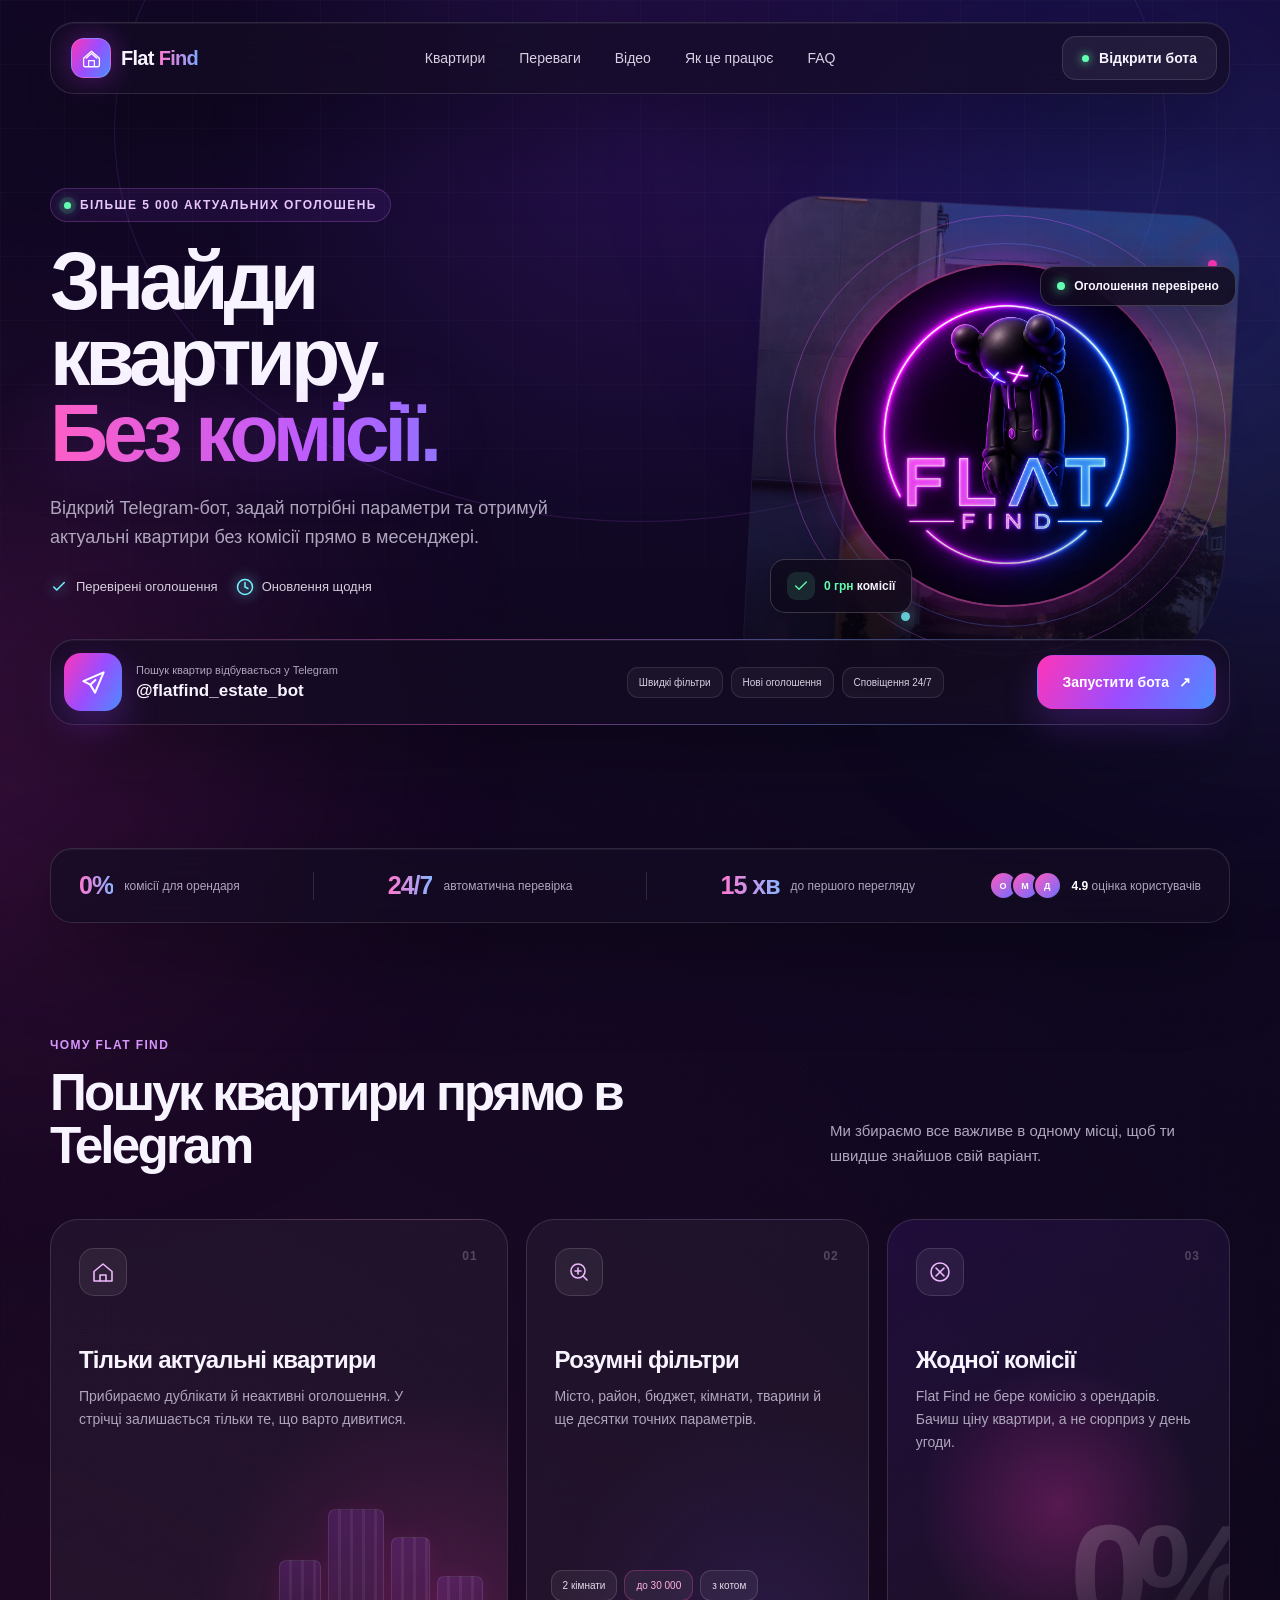
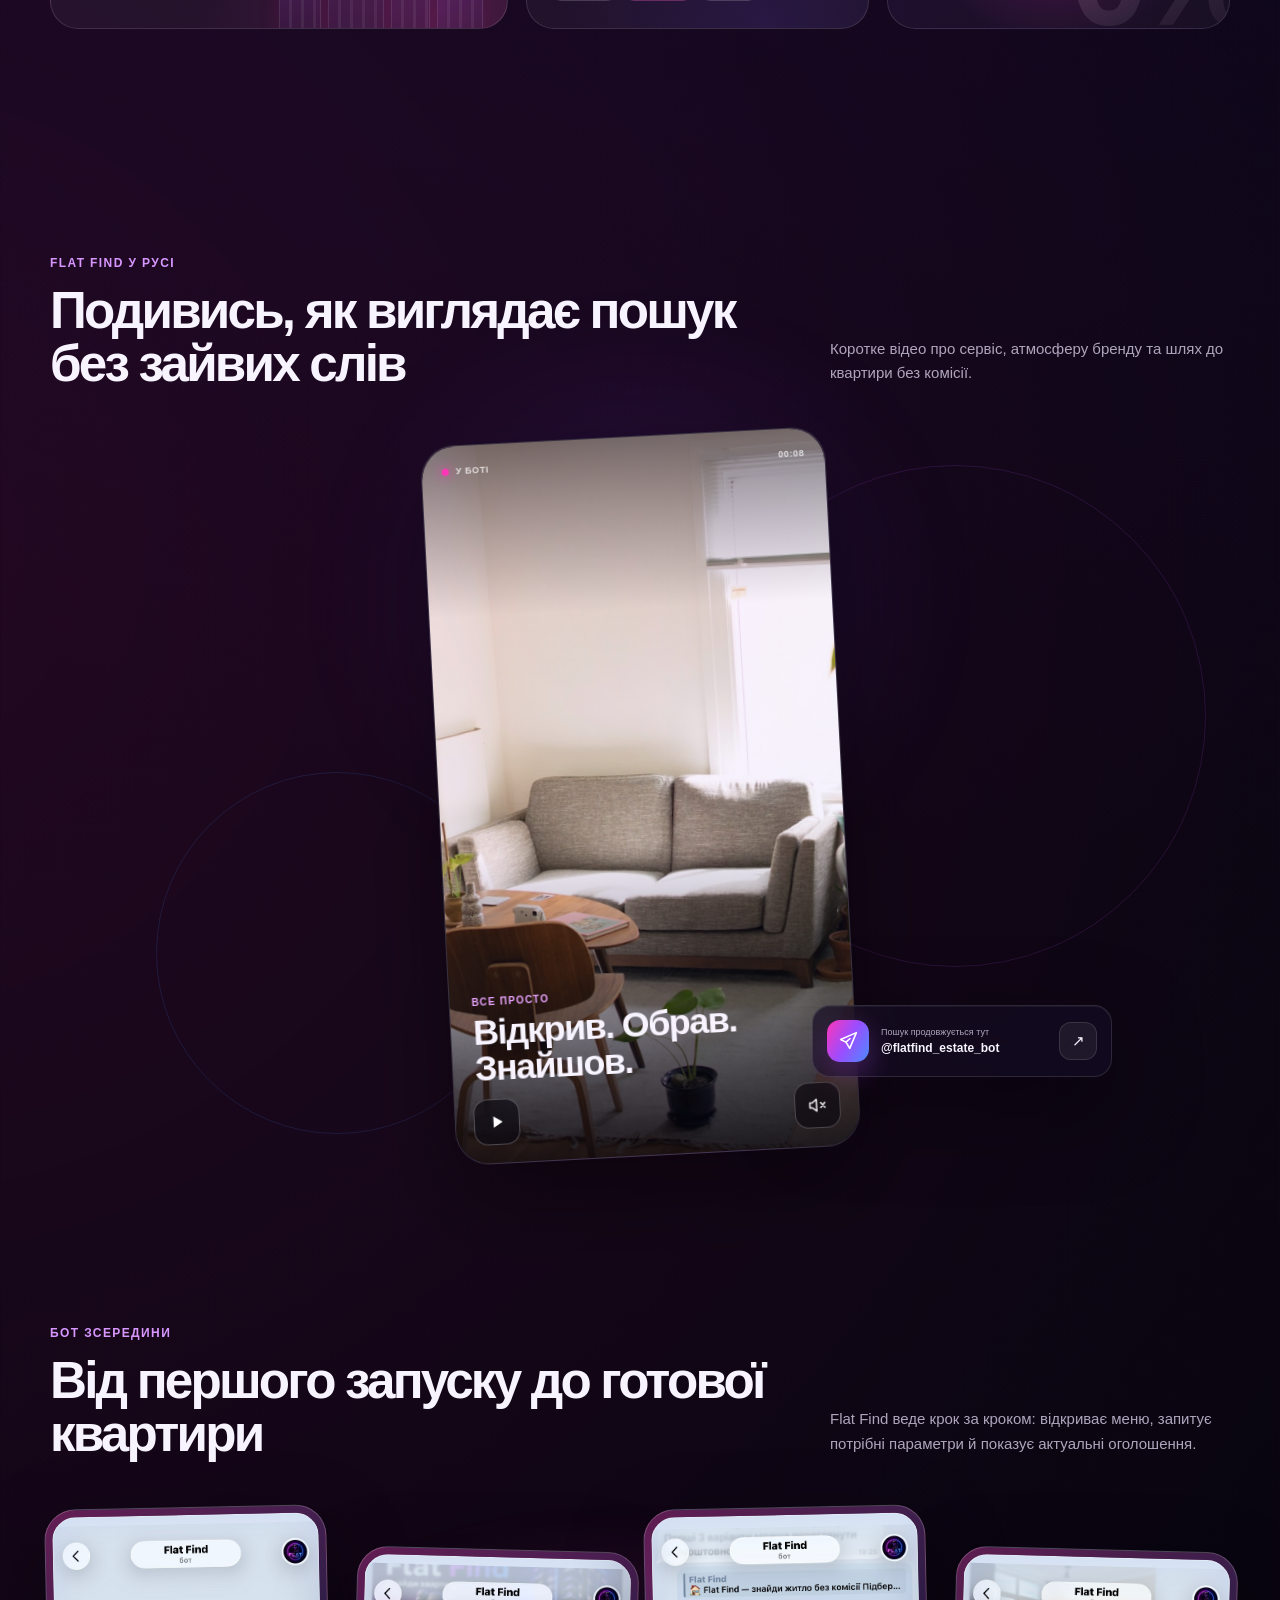
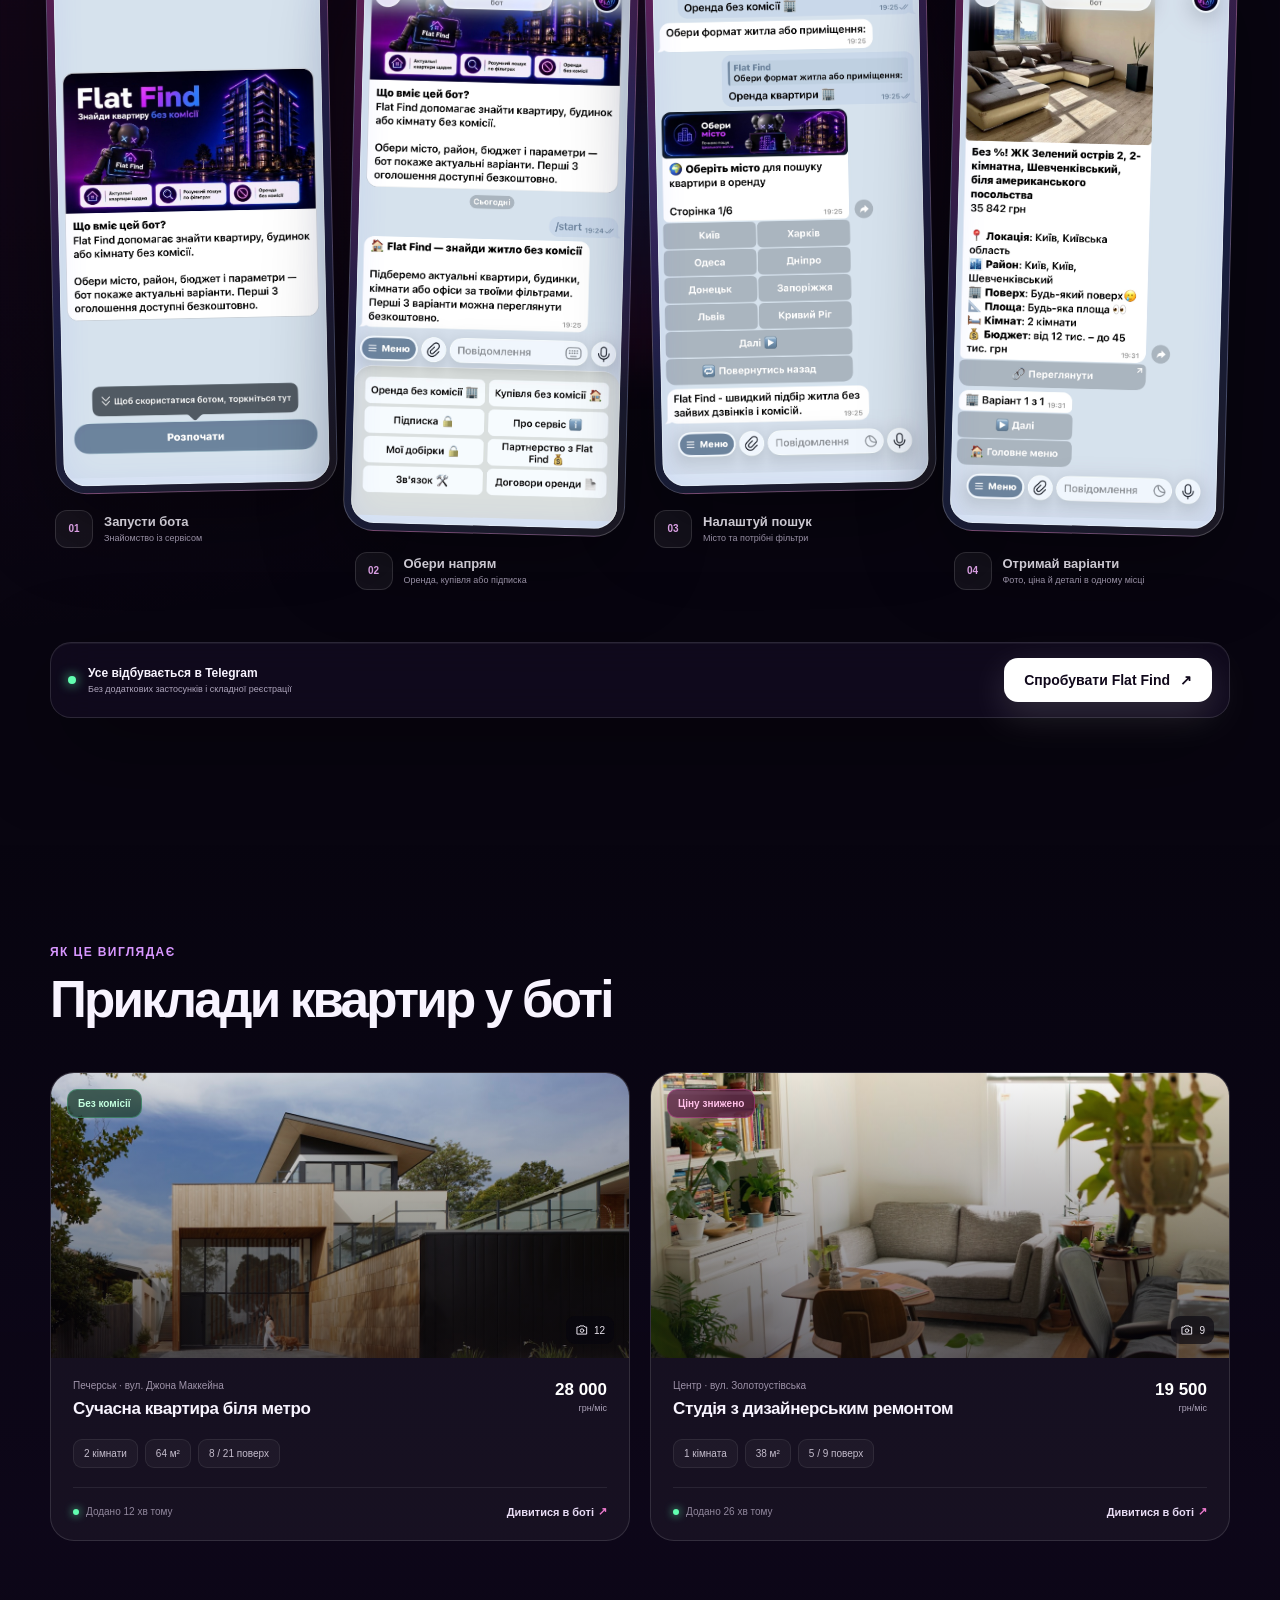
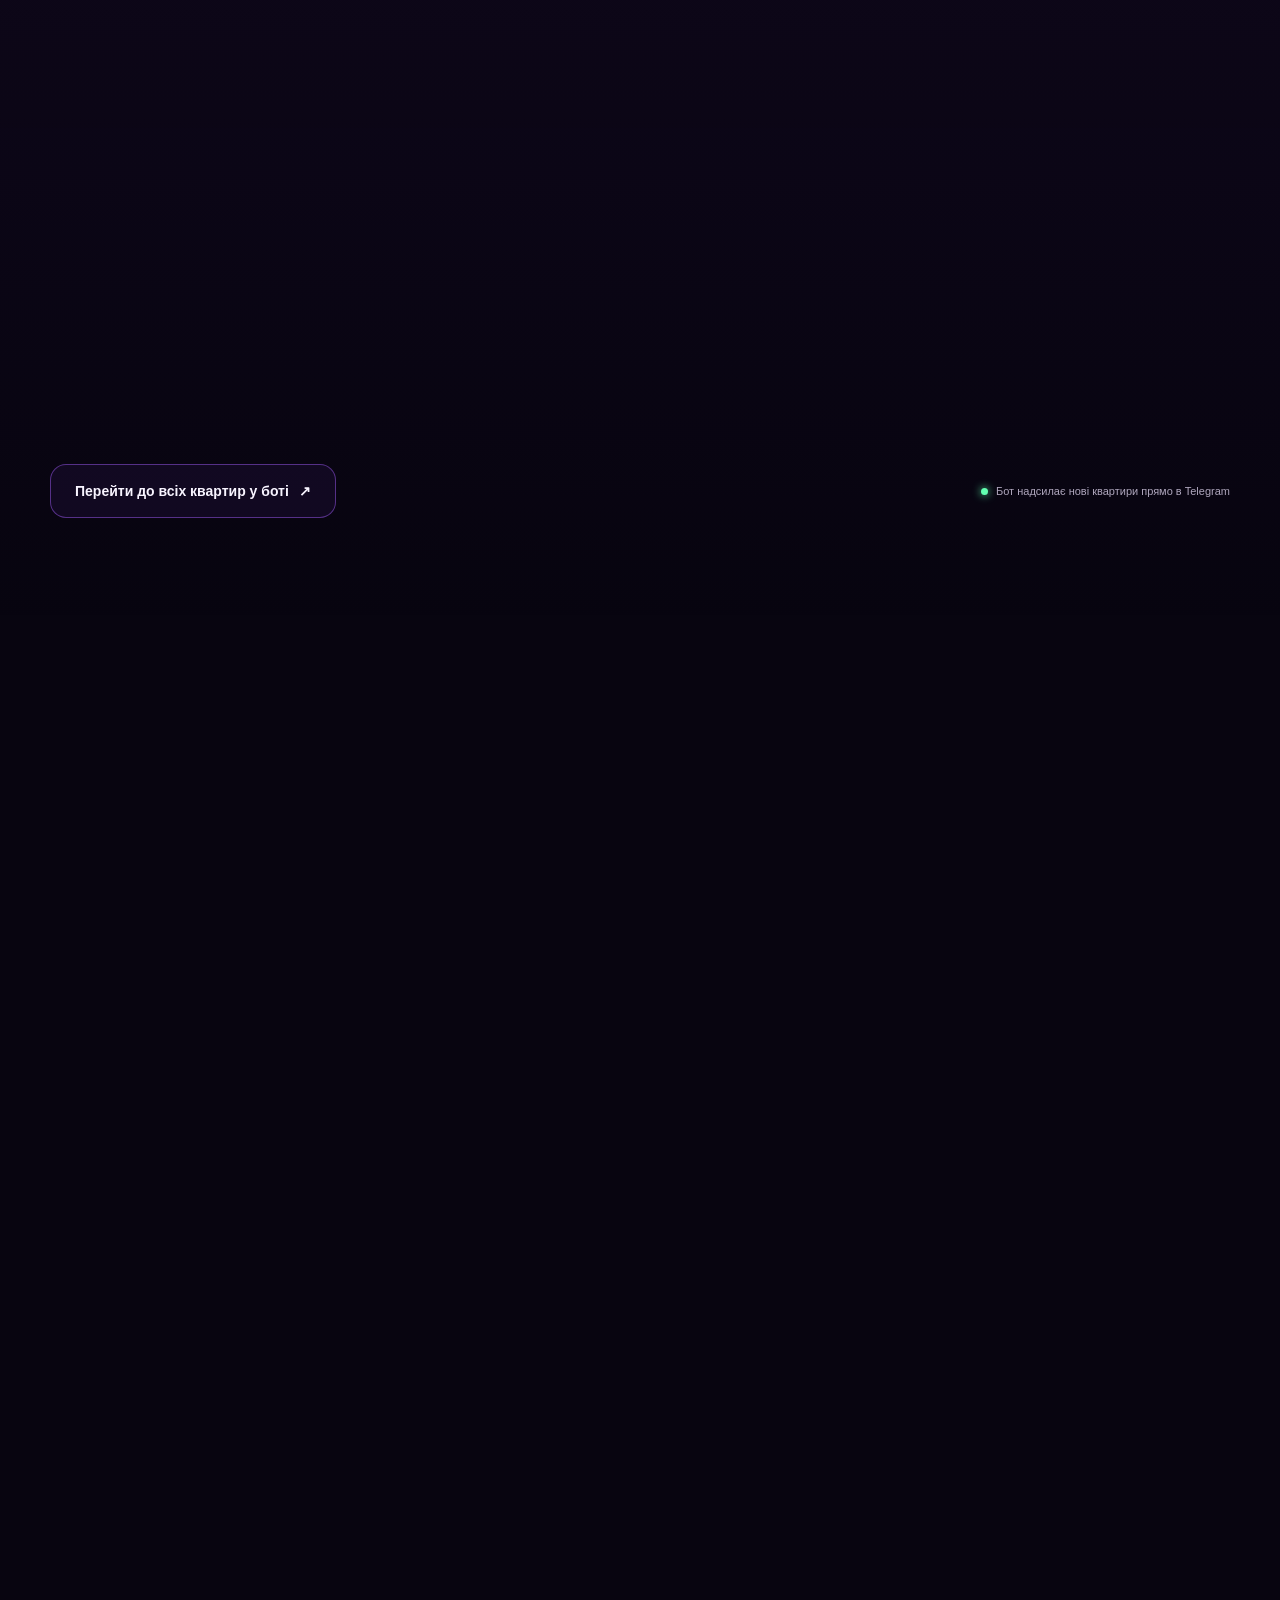
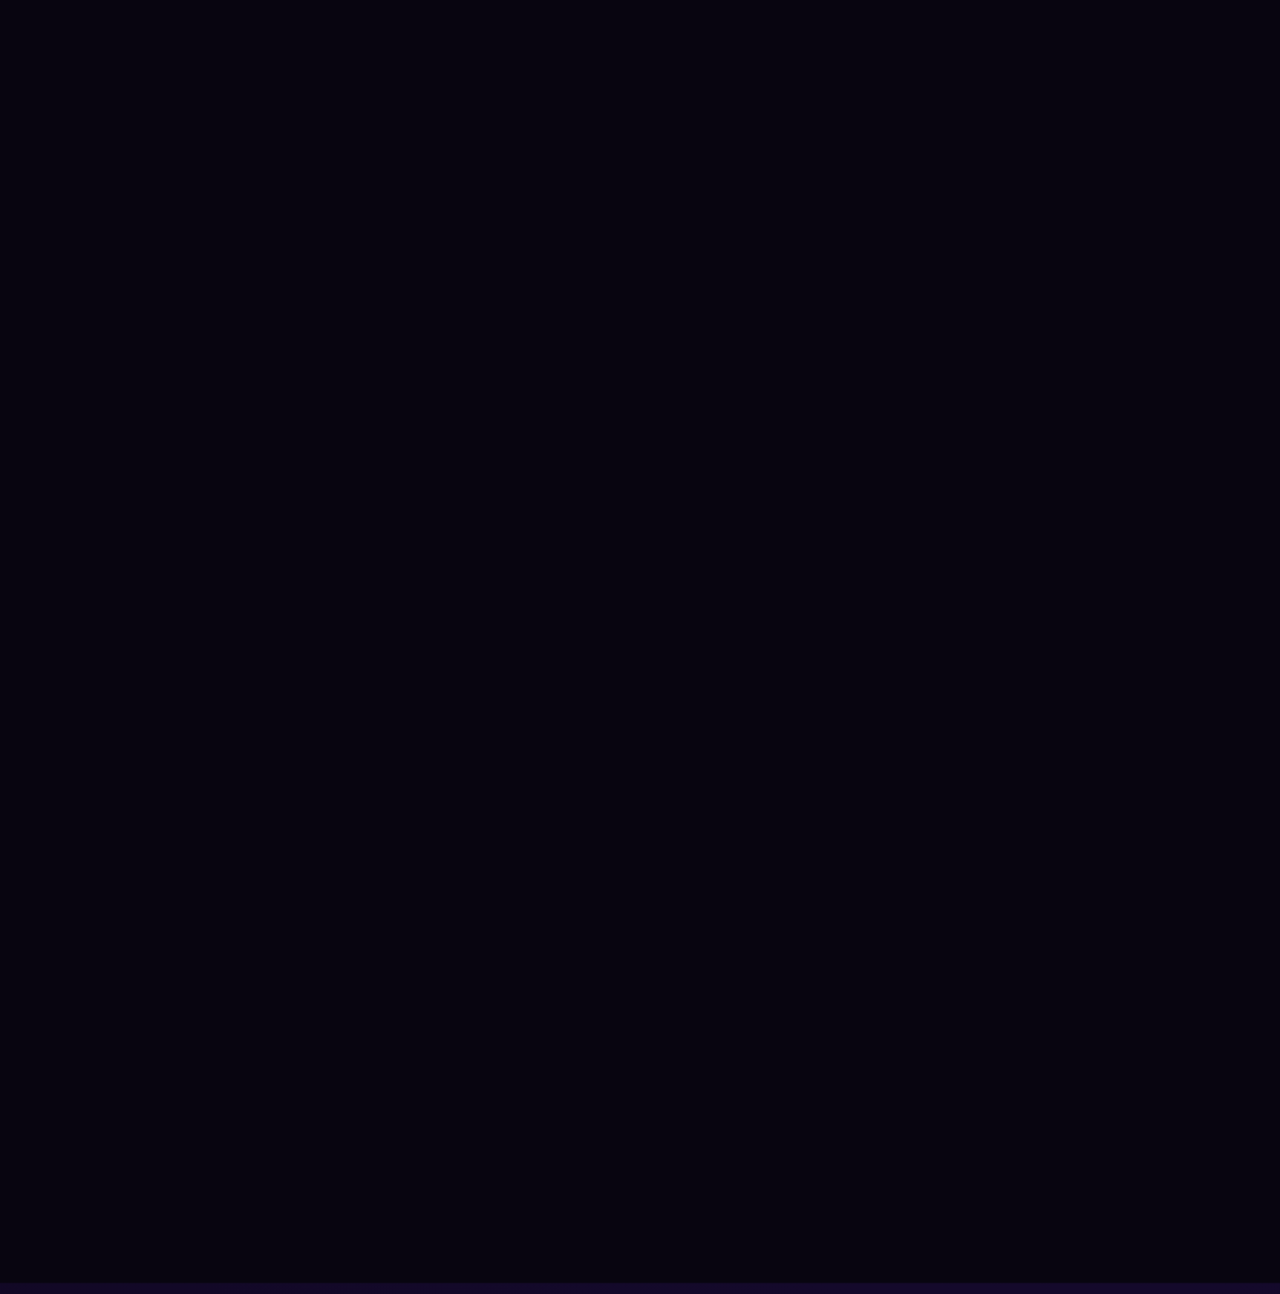
==== index.html @ abf24c1b "Add files via upload" ====
<!DOCTYPE html>
<html lang="uk">
<head>
  <meta charset="UTF-8">
  <meta name="viewport" content="width=device-width, initial-scale=1.0">
  <meta name="theme-color" content="#090515">
  <meta http-equiv="Cache-Control" content="no-cache, no-store, must-revalidate">
  <meta http-equiv="Pragma" content="no-cache">
  <meta http-equiv="Expires" content="0">
  <meta name="description" content="Flat Find — Telegram-бот для пошуку актуальних квартир без комісії.">
  <title>Flat Find — знайди квартиру без комісії</title>
  <link rel="stylesheet" href="styles.css?v=20260614-6">
</head>
<body>
  <div class="page-glow page-glow--one"></div>
  <div class="page-glow page-glow--two"></div>

  <header class="site-header">
    <div class="container">
      <nav class="nav glass" aria-label="Головна навігація">
        <a class="brand" href="#top" aria-label="Flat Find, на головну">
          <span class="brand__mark" aria-hidden="true">
            <svg viewBox="0 0 32 32">
              <path d="M5 15.5 16 6l11 9.5v10a2 2 0 0 1-2 2H7a2 2 0 0 1-2-2z"/>
              <path d="M12 27v-8h8v8M8.5 15.5 16 9l7.5 6.5"/>
            </svg>
          </span>
          <span class="brand__text">Flat <b>Find</b></span>
        </a>

        <div class="nav__links" id="navLinks">
          <a href="#apartments">Квартири</a>
          <a href="#advantages">Переваги</a>
          <a href="#video">Відео</a>
          <a href="#how-it-works">Як це працює</a>
          <a href="#faq">FAQ</a>
        </div>

        <div class="nav__actions">
          <a class="button button--small button--ghost nav__login" href="https://t.me/flatfind_estate_bot" target="_blank" rel="noreferrer">
            <span class="button__dot"></span>
            Відкрити бота
          </a>
          <button class="menu-toggle" id="menuToggle" type="button" aria-label="Відкрити меню" aria-expanded="false">
            <span></span>
            <span></span>
          </button>
        </div>
      </nav>
    </div>
  </header>

  <main id="top">
    <section class="hero">
      <div class="hero__grid"></div>
      <div class="container hero__container">
        <div class="hero__copy">
          <div class="eyebrow">
            <span class="eyebrow__pulse"></span>
            Більше 5 000 актуальних оголошень
          </div>
          <h1>
            Знайди квартиру.
            <span>Без комісії.</span>
          </h1>
          <p class="hero__lead">
            Відкрий Telegram-бот, задай потрібні параметри та отримуй актуальні квартири без комісії прямо в месенджері.
          </p>
          <div class="hero__badges" aria-label="Переваги сервісу">
            <span>
              <svg viewBox="0 0 24 24" aria-hidden="true"><path d="m5 12 4 4L19 6"/></svg>
              Перевірені оголошення
            </span>
            <span>
              <svg viewBox="0 0 24 24" aria-hidden="true"><path d="M12 22a10 10 0 1 0 0-20 10 10 0 0 0 0 20Z"/><path d="M12 6v6l4 2"/></svg>
              Оновлення щодня
            </span>
          </div>
        </div>

        <div class="hero__visual" aria-label="Маскот Flat Find">
          <div class="hero__photo">
            <img src="assets/properties/apartment-3.jpg?v=20260614-4" alt="" aria-hidden="true">
          </div>
          <div class="mascot-orbit">
            <span class="orbit orbit--one"></span>
            <span class="orbit orbit--two"></span>
            <div class="mascot-card">
              <img src="assets/mascot.jpg?v=20260614-4" alt="Неоновий маскот Flat Find">
            </div>
            <div class="floating-card floating-card--top">
              <span class="status-dot"></span>
              Оголошення перевірено
            </div>
            <div class="floating-card floating-card--bottom">
              <span class="floating-card__icon">
                <svg viewBox="0 0 24 24" aria-hidden="true"><path d="M20 6 9 17l-5-5"/></svg>
              </span>
              <span><b>0 грн</b> комісії</span>
            </div>
          </div>
        </div>

        <div class="bot-panel glass">
          <div class="bot-panel__icon" aria-hidden="true">
            <svg viewBox="0 0 24 24">
              <path d="m21 3-7.6 18-4.3-7.1L3 10.8Z"/>
              <path d="m9.1 13.9 4.6-4.2"/>
            </svg>
          </div>
          <div class="bot-panel__copy">
            <span>Пошук квартир відбувається у Telegram</span>
            <strong>@flatfind_estate_bot</strong>
          </div>
          <div class="bot-panel__points">
            <span>Швидкі фільтри</span>
            <span>Нові оголошення</span>
            <span>Сповіщення 24/7</span>
          </div>
          <a class="button button--search" href="https://t.me/flatfind_estate_bot" target="_blank" rel="noreferrer">
            Запустити бота
            <span>↗</span>
          </a>
        </div>
      </div>
    </section>

    <section class="trust-strip">
      <div class="container">
        <div class="trust-strip__inner glass">
          <div class="trust-strip__stat">
            <strong>0%</strong>
            <span>комісії для орендаря</span>
          </div>
          <div class="trust-strip__line"></div>
          <div class="trust-strip__stat">
            <strong>24/7</strong>
            <span>автоматична перевірка</span>
          </div>
          <div class="trust-strip__line"></div>
          <div class="trust-strip__stat">
            <strong>15 хв</strong>
            <span>до першого перегляду</span>
          </div>
          <div class="trust-strip__review">
            <div class="avatar-stack" aria-hidden="true">
              <span>О</span><span>М</span><span>Д</span>
            </div>
            <span><b>4.9</b> оцінка користувачів</span>
          </div>
        </div>
      </div>
    </section>

    <section class="section advantages" id="advantages">
      <div class="container">
        <div class="section-heading">
          <div>
            <span class="section-kicker">Чому Flat Find</span>
            <h2>Пошук квартири прямо в Telegram</h2>
          </div>
          <p>Ми збираємо все важливе в одному місці, щоб ти швидше знайшов свій варіант.</p>
        </div>

        <div class="advantages__grid">
          <article class="feature-card feature-card--wide">
            <div class="feature-card__icon">
              <svg viewBox="0 0 24 24" aria-hidden="true">
                <path d="M3 11.5 12 4l9 7.5V21H3Z"/>
                <path d="M9 21v-6h6v6"/>
              </svg>
            </div>
            <span class="feature-card__number">01</span>
            <h3>Тільки актуальні квартири</h3>
            <p>Прибираємо дублікати й неактивні оголошення. У стрічці залишається тільки те, що варто дивитися.</p>
            <div class="feature-card__visual feature-card__visual--buildings">
              <span></span><span></span><span></span><span></span>
            </div>
          </article>

          <article class="feature-card">
            <div class="feature-card__icon">
              <svg viewBox="0 0 24 24" aria-hidden="true">
                <circle cx="11" cy="11" r="7"/>
                <path d="m20 20-4-4M11 8v6M8 11h6"/>
              </svg>
            </div>
            <span class="feature-card__number">02</span>
            <h3>Розумні фільтри</h3>
            <p>Місто, район, бюджет, кімнати, тварини й ще десятки точних параметрів.</p>
            <div class="filter-chips" aria-hidden="true">
              <span>2 кімнати</span>
              <span>до 30 000</span>
              <span>з котом</span>
            </div>
          </article>

          <article class="feature-card feature-card--accent">
            <div class="feature-card__icon">
              <svg viewBox="0 0 24 24" aria-hidden="true">
                <circle cx="12" cy="12" r="9"/>
                <path d="M8 8l8 8M16 8l-8 8"/>
              </svg>
            </div>
            <span class="feature-card__number">03</span>
            <h3>Жодної комісії</h3>
            <p>Flat Find не бере комісію з орендарів. Бачиш ціну квартири, а не сюрприз у день угоди.</p>
            <div class="zero-commission" aria-hidden="true">0%</div>
          </article>
        </div>
      </div>
    </section>

    <section class="section media-showcase" id="video">
      <div class="container">
        <div class="section-heading">
          <div>
            <span class="section-kicker">Flat Find у русі</span>
            <h2>Подивись, як виглядає пошук без зайвих слів</h2>
          </div>
          <p>Коротке відео про сервіс, атмосферу бренду та шлях до квартири без комісії.</p>
        </div>

        <div class="video-stage video-stage--single">
          <article class="video-card video-card--primary" data-autoplay>
            <video
              class="brand-video"
              playsinline
              muted
              loop
              preload="auto"
              poster="assets/properties/apartment-2.jpg?v=20260614-6"
            >
              <source src="assets/videos/flat-find-video-2.mp4?v=20260614-6" type="video/mp4">
              Ваш браузер не підтримує відео.
            </video>
            <div class="video-card__scrim"></div>
            <div class="video-card__topline">
              <span><i></i> У боті</span>
              <span>00:08</span>
            </div>
            <div class="video-card__caption">
              <span>Все просто</span>
              <strong>Відкрив. Обрав. Знайшов.</strong>
            </div>
            <div class="video-card__controls">
              <button class="video-control video-toggle" type="button" aria-label="Призупинити відео">
                <svg class="video-icon video-icon--play" viewBox="0 0 24 24" aria-hidden="true"><path d="m8 5 11 7-11 7z"/></svg>
                <svg class="video-icon video-icon--pause" viewBox="0 0 24 24" aria-hidden="true"><path d="M9 5v14M15 5v14"/></svg>
              </button>
              <button class="video-control video-mute" type="button" aria-label="Увімкнути звук">
                <svg class="video-icon video-icon--muted" viewBox="0 0 24 24" aria-hidden="true"><path d="M11 5 6 9H3v6h3l5 4zM16 9l5 6M21 9l-5 6"/></svg>
                <svg class="video-icon video-icon--sound" viewBox="0 0 24 24" aria-hidden="true"><path d="M11 5 6 9H3v6h3l5 4zM15 9a4 4 0 0 1 0 6M18 6a8 8 0 0 1 0 12"/></svg>
              </button>
            </div>
          </article>

          <div class="video-stage__note glass">
            <span class="video-stage__note-icon" aria-hidden="true">
              <svg viewBox="0 0 24 24"><path d="m21 3-7.6 18-4.3-7.1L3 10.8Z"/><path d="m9.1 13.9 4.6-4.2"/></svg>
            </span>
            <span>
              <small>Пошук продовжується тут</small>
              <strong>@flatfind_estate_bot</strong>
            </span>
            <a href="https://t.me/flatfind_estate_bot" target="_blank" rel="noreferrer" aria-label="Відкрити Telegram-бот">↗</a>
          </div>
        </div>
      </div>
    </section>

    <section class="section bot-screens" id="bot-preview">
      <div class="container">
        <div class="section-heading">
          <div>
            <span class="section-kicker">Бот зсередини</span>
            <h2>Від першого запуску до готової квартири</h2>
          </div>
          <p>Flat Find веде крок за кроком: відкриває меню, запитує потрібні параметри й показує актуальні оголошення.</p>
        </div>

        <div class="bot-screens__track">
          <article class="bot-shot">
            <div class="bot-shot__frame">
              <img src="assets/screenshots/bot-welcome.jpg?v=20260614-4" alt="Стартовий екран Telegram-бота Flat Find" loading="lazy">
            </div>
            <div class="bot-shot__caption">
              <span>01</span>
              <div><strong>Запусти бота</strong><small>Знайомство із сервісом</small></div>
            </div>
          </article>

          <article class="bot-shot">
            <div class="bot-shot__frame">
              <img src="assets/screenshots/bot-menu.jpg?v=20260614-4" alt="Головне меню Telegram-бота Flat Find" loading="lazy">
            </div>
            <div class="bot-shot__caption">
              <span>02</span>
              <div><strong>Обери напрям</strong><small>Оренда, купівля або підписка</small></div>
            </div>
          </article>

          <article class="bot-shot">
            <div class="bot-shot__frame">
              <img src="assets/screenshots/bot-city.jpg?v=20260614-4" alt="Вибір міста для пошуку квартири у Flat Find" loading="lazy">
            </div>
            <div class="bot-shot__caption">
              <span>03</span>
              <div><strong>Налаштуй пошук</strong><small>Місто та потрібні фільтри</small></div>
            </div>
          </article>

          <article class="bot-shot">
            <div class="bot-shot__frame">
              <img src="assets/screenshots/bot-listing.jpg?v=20260614-4" alt="Готове оголошення квартири у Telegram-боті Flat Find" loading="lazy">
            </div>
            <div class="bot-shot__caption">
              <span>04</span>
              <div><strong>Отримай варіанти</strong><small>Фото, ціна й деталі в одному місці</small></div>
            </div>
          </article>
        </div>

        <div class="bot-screens__footer glass">
          <div>
            <span class="status-dot"></span>
            <p><strong>Усе відбувається в Telegram</strong><small>Без додаткових застосунків і складної реєстрації</small></p>
          </div>
          <a class="button button--small button--light" href="https://t.me/flatfind_estate_bot" target="_blank" rel="noreferrer">
            Спробувати Flat Find
            <span>↗</span>
          </a>
        </div>
      </div>
    </section>

    <section class="section apartments" id="apartments">
      <div class="container">
        <div class="section-heading section-heading--apartments">
          <div>
            <span class="section-kicker">Як це виглядає</span>
            <h2>Приклади квартир у боті</h2>
          </div>
        </div>

        <div class="property-grid" id="propertyGrid">
          <article class="property-card" data-city="Київ" data-district="Печерський" data-rooms="2" data-price="28000" data-order="1">
            <div class="property-card__media">
              <img src="assets/properties/apartment-1.jpg?v=20260614-4" alt="Світла квартира з панорамними вікнами">
              <span class="property-card__badge">Без комісії</span>
              <div class="property-card__photo-count">
                <svg viewBox="0 0 24 24" aria-hidden="true"><path d="M4 7h3l1.5-2h7L17 7h3v12H4z"/><circle cx="12" cy="13" r="3"/></svg>
                12
              </div>
            </div>
            <div class="property-card__body">
              <div class="property-card__top">
                <div>
                  <span class="property-card__location">Печерськ · вул. Джона Маккейна</span>
                  <h3>Сучасна квартира біля метро</h3>
                </div>
                <strong>28 000 <small>грн/міс</small></strong>
              </div>
              <div class="property-card__meta">
                <span>2 кімнати</span><span>64 м²</span><span>8 / 21 поверх</span>
              </div>
              <div class="property-card__footer">
                <span class="property-card__time"><i></i> Додано 12 хв тому</span>
                <a class="property-details" href="https://t.me/flatfind_estate_bot" target="_blank" rel="noreferrer">Дивитися в боті <span>↗</span></a>
              </div>
            </div>
          </article>

          <article class="property-card" data-city="Київ" data-district="Шевченківський" data-rooms="1" data-price="19500" data-order="2">
            <div class="property-card__media">
              <img src="assets/properties/apartment-2.jpg?v=20260614-4" alt="Затишна квартира-студія">
              <span class="property-card__badge property-card__badge--pink">Ціну знижено</span>
              <div class="property-card__photo-count">
                <svg viewBox="0 0 24 24" aria-hidden="true"><path d="M4 7h3l1.5-2h7L17 7h3v12H4z"/><circle cx="12" cy="13" r="3"/></svg>
                9
              </div>
            </div>
            <div class="property-card__body">
              <div class="property-card__top">
                <div>
                  <span class="property-card__location">Центр · вул. Золотоустівська</span>
                  <h3>Студія з дизайнерським ремонтом</h3>
                </div>
                <strong>19 500 <small>грн/міс</small></strong>
              </div>
              <div class="property-card__meta">
                <span>1 кімната</span><span>38 м²</span><span>5 / 9 поверх</span>
              </div>
              <div class="property-card__footer">
                <span class="property-card__time"><i></i> Додано 26 хв тому</span>
                <a class="property-details" href="https://t.me/flatfind_estate_bot" target="_blank" rel="noreferrer">Дивитися в боті <span>↗</span></a>
              </div>
            </div>
          </article>

          <article class="property-card" data-city="Київ" data-district="Подільський" data-rooms="3" data-price="36000" data-order="3">
            <div class="property-card__media">
              <img src="assets/properties/apartment-3.jpg?v=20260614-4" alt="Квартира у новому житловому комплексі">
              <span class="property-card__badge">Без комісії</span>
              <div class="property-card__photo-count">
                <svg viewBox="0 0 24 24" aria-hidden="true"><path d="M4 7h3l1.5-2h7L17 7h3v12H4z"/><circle cx="12" cy="13" r="3"/></svg>
                18
              </div>
            </div>
            <div class="property-card__body">
              <div class="property-card__top">
                <div>
                  <span class="property-card__location">Поділ · вул. Набережно-Хрещатицька</span>
                  <h3>Простора квартира з видом на Дніпро</h3>
                </div>
                <strong>36 000 <small>грн/міс</small></strong>
              </div>
              <div class="property-card__meta">
                <span>3 кімнати</span><span>91 м²</span><span>14 / 18 поверх</span>
              </div>
              <div class="property-card__footer">
                <span class="property-card__time"><i></i> Додано 48 хв тому</span>
                <a class="property-details" href="https://t.me/flatfind_estate_bot" target="_blank" rel="noreferrer">Дивитися в боті <span>↗</span></a>
              </div>
            </div>
          </article>

          <article class="property-card" data-city="Київ" data-district="Голосіївський" data-rooms="2" data-price="24500" data-order="4">
            <div class="property-card__media">
              <img src="assets/properties/apartment-4.jpg?v=20260614-4" alt="Мінімалістична квартира у світлих тонах">
              <span class="property-card__badge">Без комісії</span>
              <div class="property-card__photo-count">
                <svg viewBox="0 0 24 24" aria-hidden="true"><path d="M4 7h3l1.5-2h7L17 7h3v12H4z"/><circle cx="12" cy="13" r="3"/></svg>
                14
              </div>
            </div>
            <div class="property-card__body">
              <div class="property-card__top">
                <div>
                  <span class="property-card__location">Голосієво · вул. Велика Васильківська</span>
                  <h3>Тиха квартира поруч із парком</h3>
                </div>
                <strong>24 500 <small>грн/міс</small></strong>
              </div>
              <div class="property-card__meta">
                <span>2 кімнати</span><span>57 м²</span><span>7 / 12 поверх</span>
              </div>
              <div class="property-card__footer">
                <span class="property-card__time"><i></i> Додано 1 год тому</span>
                <a class="property-details" href="https://t.me/flatfind_estate_bot" target="_blank" rel="noreferrer">Дивитися в боті <span>↗</span></a>
              </div>
            </div>
          </article>
        </div>

        <div class="apartments__bottom">
          <a class="button button--outline" href="https://t.me/flatfind_estate_bot" target="_blank" rel="noreferrer">
            Перейти до всіх квартир у боті
            <span>↗</span>
          </a>
          <p><span></span> Бот надсилає нові квартири прямо в Telegram</p>
        </div>
      </div>
    </section>

    <section class="section process" id="how-it-works">
      <div class="container process__layout">
        <div class="process__copy">
          <span class="section-kicker">Три прості кроки</span>
          <h2>Від запуску бота до ключів швидше, ніж здається</h2>
          <div class="steps">
            <article class="step is-active" data-step="1">
              <span class="step__number">01</span>
              <div>
                <h3>Запусти Telegram-бот</h3>
                <p>Відкрий @flatfind_estate_bot і натисни кнопку Start.</p>
              </div>
            </article>
            <article class="step" data-step="2">
              <span class="step__number">02</span>
              <div>
                <h3>Переглянь актуальні варіанти</h3>
                <p>Порівнюй фото, ціну, локацію та зберігай найкраще.</p>
              </div>
            </article>
            <article class="step" data-step="3">
              <span class="step__number">03</span>
              <div>
                <h3>Домовся про перегляд</h3>
                <p>Зв'яжися з власником і плануй переїзд без комісії.</p>
              </div>
            </article>
          </div>
        </div>

      </div>
    </section>

    <section class="section subscribe" id="subscribe">
      <div class="container">
        <div class="subscribe__card">
          <div class="subscribe__content">
            <span class="section-kicker">Нові квартири першими</span>
            <h2>Твій фільтр працює, навіть коли ти відпочиваєш</h2>
            <p>Збережи параметри пошуку в @flatfind_estate_bot, а Flat Find надішле нові збіги одразу після публікації.</p>
            <div class="subscription-price" aria-label="Вартість підписки 439 гривень 99 копійок на місяць">
              <span>Повний доступ</span>
              <strong>439,99 <small>грн / місяць</small></strong>
            </div>
            <a class="button button--light telegram-cta" href="https://t.me/flatfind_estate_bot" target="_blank" rel="noreferrer">
              Відкрити @flatfind_estate_bot
              <span>↗</span>
            </a>
            <small>Без спаму. Тільки квартири, які відповідають твоєму запиту.</small>
          </div>
          <div class="subscribe__mascot">
            <div class="subscribe__halo"></div>
            <img src="assets/mascot.jpg?v=20260614-4" alt="Маскот Flat Find">
            <div class="message-bubble">
              <span>Нова квартира</span>
              <b>Печерськ · 28 000 грн</b>
              <small>щойно опубліковано</small>
            </div>
          </div>
        </div>
      </div>
    </section>

    <section class="section faq" id="faq">
      <div class="container faq__layout">
        <div>
          <span class="section-kicker">FAQ</span>
          <h2>Відповідаємо коротко й чесно</h2>
          <p>Не знайшов відповіді? Напиши нам у підтримку, ми на зв'язку.</p>
          <a class="text-link" href="https://t.me/flatfind_estate_bot" target="_blank" rel="noreferrer">Відкрити Telegram-бот <span>↗</span></a>
        </div>
        <div class="accordion">
          <article class="accordion__item is-open">
            <button type="button" aria-expanded="true">
              <span>Звідки ви берете оголошення?</span>
              <i></i>
            </button>
            <div class="accordion__content">
              <p>Ми збираємо пропозиції з відкритих джерел і від партнерів, перевіряємо актуальність та прибираємо дублікати.</p>
            </div>
          </article>
          <article class="accordion__item">
            <button type="button" aria-expanded="false">
              <span>Чому квартири без комісії?</span>
              <i></i>
            </button>
            <div class="accordion__content">
              <p>У добірку потрапляють оголошення від власників або варіанти, де послуги рієлтора оплачує власник житла.</p>
            </div>
          </article>
          <article class="accordion__item">
            <button type="button" aria-expanded="false">
              <span>Як швидко з'являються нові квартири?</span>
              <i></i>
            </button>
            <div class="accordion__content">
              <p>Стрічка оновлюється протягом дня. Збережений фільтр повідомить про новий варіант майже одразу.</p>
            </div>
          </article>
          <article class="accordion__item">
            <button type="button" aria-expanded="false">
              <span>Сервіс платний?</span>
              <i></i>
            </button>
            <div class="accordion__content">
              <p>Підписка на Flat Find коштує 439,99 грн на місяць. Пошук, керування фільтрами та сповіщення працюють у @flatfind_estate_bot.</p>
            </div>
          </article>
        </div>
      </div>
    </section>
  </main>

  <footer class="footer">
    <div class="container">
      <div class="footer__top">
        <a class="brand" href="#top">
          <span class="brand__mark" aria-hidden="true">
            <svg viewBox="0 0 32 32"><path d="M5 15.5 16 6l11 9.5v10a2 2 0 0 1-2 2H7a2 2 0 0 1-2-2z"/><path d="M12 27v-8h8v8M8.5 15.5 16 9l7.5 6.5"/></svg>
          </span>
          <span class="brand__text">Flat <b>Find</b></span>
        </a>
        <p>Знайди своє житло. Без комісії, зайвих дзвінків і розчарувань.</p>
        <a class="button button--small button--light" href="https://t.me/flatfind_estate_bot" target="_blank" rel="noreferrer">Запустити бота</a>
      </div>
      <div class="footer__bottom">
        <span>© 2026 Flat Find. Всі права захищено.</span>
        <div class="footer__links">
          <a href="#advantages">Про сервіс</a>
          <a href="#faq">Підтримка</a>
          <a href="#">Політика конфіденційності</a>
        </div>
        <div class="footer__social">
          <a href="https://t.me/flatfind_estate_bot" target="_blank" rel="noreferrer" aria-label="Telegram bot">BOT</a>
          <a href="#" aria-label="Instagram">IG</a>
        </div>
      </div>
    </div>
  </footer>

  <script src="script.js?v=20260614-6"></script>
</body>
</html>
---- styles.css ----
:root {
  --bg: #080510;
  --bg-soft: #10081f;
  --surface: rgba(18, 12, 33, 0.78);
  --surface-strong: #151024;
  --surface-light: rgba(255, 255, 255, 0.075);
  --line: rgba(255, 255, 255, 0.12);
  --line-bright: rgba(255, 255, 255, 0.22);
  --text: #f8f4ff;
  --muted: #afa6bd;
  --pink: #ff35b8;
  --purple: #9b4dff;
  --blue: #4b8cff;
  --cyan: #74f6ff;
  --success: #62ffb0;
  --gradient: linear-gradient(120deg, var(--pink), var(--purple) 50%, var(--blue));
  --shadow: 0 30px 90px rgba(0, 0, 0, 0.38);
  --radius-lg: 32px;
  --radius-md: 24px;
  --radius-sm: 16px;
  --container: 1180px;
}

* {
  box-sizing: border-box;
}

html {
  scroll-behavior: smooth;
}

body {
  min-width: 320px;
  margin: 0;
  overflow-x: hidden;
  color: var(--text);
  background:
    radial-gradient(circle at 80% -10%, rgba(95, 34, 213, 0.18), transparent 38%),
    radial-gradient(circle at -10% 28%, rgba(255, 32, 177, 0.11), transparent 30%),
    var(--bg);
  font-family: Inter, Manrope, "Segoe UI", Arial, sans-serif;
  -webkit-font-smoothing: antialiased;
}

body.modal-open {
  overflow: hidden;
}

button,
input,
select {
  font: inherit;
}

button,
a,
select {
  -webkit-tap-highlight-color: transparent;
}

button,
a {
  color: inherit;
}

a {
  text-decoration: none;
}

button {
  border: 0;
}

img {
  display: block;
  max-width: 100%;
}

svg {
  display: block;
}

.container {
  width: min(calc(100% - 40px), var(--container));
  margin: 0 auto;
}

.page-glow {
  position: fixed;
  z-index: -1;
  width: 500px;
  height: 500px;
  border-radius: 50%;
  filter: blur(140px);
  opacity: 0.18;
  pointer-events: none;
}

.page-glow--one {
  top: 18%;
  right: -240px;
  background: var(--blue);
  animation: ambient-glow-one 12s ease-in-out infinite;
}

.page-glow--two {
  top: 54%;
  left: -260px;
  background: var(--pink);
  animation: ambient-glow-two 15s ease-in-out infinite;
}

@keyframes ambient-glow-one {
  50% {
    opacity: 0.27;
    transform: translate(-80px, 70px) scale(1.15);
  }
}

@keyframes ambient-glow-two {
  50% {
    opacity: 0.25;
    transform: translate(90px, -55px) scale(0.9);
  }
}

.scroll-progress {
  position: fixed;
  z-index: 150;
  top: 0;
  left: 0;
  width: 100%;
  height: 3px;
  pointer-events: none;
  transform: scaleX(var(--scroll-progress, 0));
  transform-origin: left;
  background: linear-gradient(90deg, var(--pink), var(--purple), var(--cyan));
  box-shadow: 0 0 14px rgba(255, 75, 197, 0.75);
  transition: transform 0.08s linear;
}

.glass {
  border: 1px solid var(--line);
  background: rgba(20, 13, 35, 0.68);
  box-shadow: inset 0 1px 0 rgba(255, 255, 255, 0.05), var(--shadow);
  backdrop-filter: blur(22px);
  -webkit-backdrop-filter: blur(22px);
}

.site-header {
  position: absolute;
  top: 22px;
  z-index: 30;
  width: 100%;
}

.nav {
  display: flex;
  align-items: center;
  justify-content: space-between;
  min-height: 72px;
  padding: 10px 12px 10px 20px;
  border-radius: 24px;
}

.brand {
  display: inline-flex;
  align-items: center;
  gap: 10px;
  flex: 0 0 auto;
}

.brand__mark {
  display: grid;
  width: 40px;
  height: 40px;
  place-items: center;
  border: 1px solid rgba(255, 255, 255, 0.18);
  border-radius: 13px;
  background: var(--gradient);
  box-shadow: 0 0 28px rgba(213, 52, 255, 0.36);
  transition: transform 0.35s cubic-bezier(0.22, 1, 0.36, 1), box-shadow 0.35s ease;
}

.brand:hover .brand__mark {
  box-shadow: 0 0 38px rgba(213, 52, 255, 0.5);
  transform: rotate(-7deg) scale(1.08);
}

.brand__mark svg {
  width: 23px;
  fill: none;
  stroke: white;
  stroke-linecap: round;
  stroke-linejoin: round;
  stroke-width: 1.8;
}

.brand__text {
  font-size: 20px;
  font-weight: 700;
  letter-spacing: -0.7px;
}

.brand__text b {
  color: transparent;
  background: linear-gradient(90deg, #ff78d0, #7fa6ff);
  -webkit-background-clip: text;
  background-clip: text;
}

.nav__links {
  display: flex;
  align-items: center;
  gap: 34px;
}

.nav__links a {
  position: relative;
  color: #d8d0e3;
  font-size: 14px;
  font-weight: 500;
  transition: color 0.25s ease;
}

.nav__links a::after {
  position: absolute;
  right: 0;
  bottom: -9px;
  left: 0;
  height: 2px;
  border-radius: 2px;
  background: var(--gradient);
  content: "";
  opacity: 0;
  transform: scaleX(0.4);
  transition: 0.25s ease;
}

.nav__links a:hover {
  color: white;
}

.nav__links a:hover::after {
  opacity: 1;
  transform: scaleX(1);
}

.nav__actions {
  display: flex;
  align-items: center;
  gap: 10px;
}

.icon-button {
  position: relative;
  display: grid;
  width: 44px;
  height: 44px;
  padding: 0;
  cursor: pointer;
  place-items: center;
  border: 1px solid var(--line);
  border-radius: 14px;
  background: rgba(255, 255, 255, 0.06);
  transition: 0.25s ease;
}

.icon-button:hover {
  border-color: rgba(255, 88, 202, 0.5);
  background: rgba(255, 255, 255, 0.1);
  transform: translateY(-2px);
}

.icon-button svg {
  width: 19px;
  fill: none;
  stroke: currentColor;
  stroke-linecap: round;
  stroke-linejoin: round;
  stroke-width: 1.8;
}

.favorites-count {
  position: absolute;
  top: -5px;
  right: -5px;
  display: grid;
  min-width: 19px;
  height: 19px;
  padding: 0 5px;
  place-items: center;
  border: 2px solid #0f091b;
  border-radius: 10px;
  background: var(--pink);
  font-size: 10px;
  font-weight: 800;
}

.button {
  position: relative;
  overflow: hidden;
  isolation: isolate;
  display: inline-flex;
  min-height: 54px;
  padding: 0 24px;
  cursor: pointer;
  align-items: center;
  justify-content: center;
  gap: 10px;
  border: 1px solid transparent;
  border-radius: 16px;
  font-size: 14px;
  font-weight: 750;
  transition: transform 0.25s ease, box-shadow 0.25s ease, border-color 0.25s ease, background 0.25s ease;
}

.button::before {
  position: absolute;
  z-index: -1;
  top: -70%;
  left: -45%;
  width: 28%;
  height: 240%;
  background: linear-gradient(90deg, transparent, rgba(255, 255, 255, 0.42), transparent);
  content: "";
  opacity: 0;
  transform: rotate(18deg) translateX(-220%);
}

.button:hover {
  transform: translateY(-2px);
}

.button:hover::before {
  opacity: 1;
  animation: button-shine 0.8s ease;
}

@keyframes button-shine {
  to {
    transform: rotate(18deg) translateX(650%);
  }
}

.button--small {
  min-height: 44px;
  padding: 0 19px;
  border-radius: 14px;
}

.button--ghost {
  border-color: var(--line);
  background: rgba(255, 255, 255, 0.06);
}

.button--ghost:hover {
  border-color: rgba(255, 79, 196, 0.5);
  background: rgba(255, 255, 255, 0.1);
}

.button--light {
  color: #10081b;
  background: #fff;
  box-shadow: 0 12px 36px rgba(255, 255, 255, 0.15);
}

.button--light:hover {
  box-shadow: 0 16px 44px rgba(255, 255, 255, 0.22);
}

.button--outline {
  border-color: rgba(167, 94, 255, 0.46);
  background: rgba(134, 66, 224, 0.08);
}

.button--outline:hover {
  border-color: var(--pink);
  box-shadow: 0 0 30px rgba(255, 53, 184, 0.15);
}

.button__dot {
  width: 7px;
  height: 7px;
  border-radius: 50%;
  background: var(--success);
  box-shadow: 0 0 10px var(--success);
}

.menu-toggle {
  display: none;
  width: 44px;
  height: 44px;
  padding: 0;
  cursor: pointer;
  border: 1px solid var(--line);
  border-radius: 14px;
  background: rgba(255, 255, 255, 0.06);
}

.menu-toggle span {
  display: block;
  width: 18px;
  height: 2px;
  margin: 5px auto;
  border-radius: 4px;
  background: white;
  transition: 0.25s ease;
}

.hero {
  position: relative;
  min-height: 860px;
  overflow: hidden;
  padding: 185px 0 64px;
  isolation: isolate;
}

.hero::before {
  position: absolute;
  z-index: -2;
  top: -260px;
  left: 50%;
  width: 1050px;
  height: 780px;
  border: 1px solid rgba(186, 86, 255, 0.16);
  border-radius: 50%;
  background: radial-gradient(circle, rgba(106, 47, 214, 0.2), transparent 66%);
  content: "";
  transform: translateX(-50%);
}

.hero::after {
  position: absolute;
  z-index: -1;
  top: -120px;
  right: -100px;
  width: 560px;
  height: 560px;
  border-radius: 50%;
  background: rgba(63, 71, 255, 0.16);
  content: "";
  filter: blur(110px);
}

.hero__grid {
  position: absolute;
  z-index: -3;
  inset: 0;
  background-image:
    linear-gradient(rgba(255, 255, 255, 0.025) 1px, transparent 1px),
    linear-gradient(90deg, rgba(255, 255, 255, 0.025) 1px, transparent 1px);
  background-size: 64px 64px;
  mask-image: linear-gradient(to bottom, black 25%, transparent 95%);
  -webkit-mask-image: linear-gradient(to bottom, black 25%, transparent 95%);
  animation: grid-drift 18s linear infinite;
}

@keyframes grid-drift {
  to {
    background-position: 64px 64px;
  }
}

.hero__container {
  position: relative;
  display: grid;
  grid-template-columns: minmax(0, 0.96fr) minmax(420px, 0.82fr);
  gap: 58px;
  align-items: center;
}

.hero__copy {
  position: relative;
  z-index: 2;
  padding-bottom: 116px;
}

.eyebrow,
.section-kicker {
  display: inline-flex;
  align-items: center;
  gap: 9px;
  color: #e9c9ff;
  font-size: 12px;
  font-weight: 750;
  letter-spacing: 1.4px;
  text-transform: uppercase;
}

.eyebrow {
  margin-bottom: 22px;
  padding: 9px 13px;
  border: 1px solid rgba(238, 139, 255, 0.22);
  border-radius: 30px;
  background: rgba(167, 70, 255, 0.09);
}

.eyebrow__pulse {
  width: 7px;
  height: 7px;
  border-radius: 50%;
  background: var(--success);
  box-shadow: 0 0 0 5px rgba(98, 255, 176, 0.1), 0 0 12px var(--success);
  animation: pulse 2s infinite;
}

@keyframes pulse {
  50% {
    box-shadow: 0 0 0 8px rgba(98, 255, 176, 0), 0 0 18px var(--success);
  }
}

h1,
h2,
h3,
p {
  margin-top: 0;
}

h1 {
  max-width: 660px;
  margin-bottom: 22px;
  font-size: clamp(56px, 6.3vw, 94px);
  line-height: 0.94;
  letter-spacing: -5px;
}

h1 span {
  display: block;
  color: transparent;
  background: linear-gradient(94deg, #ff5ec5 0%, #ba5cff 45%, #5a91ff 92%);
  -webkit-background-clip: text;
  background-clip: text;
  filter: drop-shadow(0 0 32px rgba(167, 74, 255, 0.22));
}

.hero__lead {
  max-width: 560px;
  margin-bottom: 25px;
  color: var(--muted);
  font-size: 18px;
  line-height: 1.65;
}

.hero__badges {
  display: flex;
  gap: 18px;
  flex-wrap: wrap;
}

.hero__badges span {
  display: flex;
  align-items: center;
  gap: 8px;
  color: #d8d1df;
  font-size: 13px;
}

.hero__badges svg {
  width: 18px;
  fill: none;
  stroke: var(--cyan);
  stroke-linecap: round;
  stroke-linejoin: round;
  stroke-width: 2;
  filter: drop-shadow(0 0 7px var(--cyan));
}

.hero__visual {
  position: relative;
  min-height: 530px;
}

.hero__photo {
  position: absolute;
  inset: 20px 0 15px 40px;
  overflow: hidden;
  border: 1px solid rgba(255, 255, 255, 0.12);
  border-radius: 54px 54px 160px 54px;
  opacity: 0.52;
  transform: translate3d(var(--photo-x, 0), var(--photo-y, 0), 0) rotate(3deg);
  transition: transform 0.2s ease-out;
}

.hero__photo::after {
  position: absolute;
  inset: 0;
  background:
    linear-gradient(180deg, rgba(9, 5, 16, 0.05), rgba(9, 5, 16, 0.86)),
    linear-gradient(90deg, rgba(126, 41, 255, 0.42), rgba(255, 32, 172, 0.12));
  content: "";
  mix-blend-mode: multiply;
}

.hero__photo img {
  width: 100%;
  height: 100%;
  object-fit: cover;
}

.mascot-orbit {
  position: absolute;
  top: 30px;
  right: 4px;
  width: 440px;
  height: 440px;
  transform: translate3d(var(--mascot-x, 0), var(--mascot-y, 0), 0);
  transition: transform 0.2s ease-out;
}

.orbit {
  position: absolute;
  border: 1px solid rgba(225, 100, 255, 0.34);
  border-radius: 50%;
  animation: spin 13s linear infinite;
}

.orbit::after {
  position: absolute;
  top: 44px;
  right: 8px;
  width: 9px;
  height: 9px;
  border-radius: 50%;
  background: var(--pink);
  box-shadow: 0 0 16px var(--pink);
  content: "";
}

.orbit--one {
  inset: 0;
}

.orbit--two {
  inset: 28px;
  border-color: rgba(85, 141, 255, 0.32);
  animation-direction: reverse;
  animation-duration: 9s;
}

.orbit--two::after {
  top: auto;
  right: auto;
  bottom: 5px;
  left: 86px;
  background: var(--cyan);
  box-shadow: 0 0 16px var(--cyan);
}

@keyframes spin {
  to {
    transform: rotate(360deg);
  }
}

.mascot-card {
  position: absolute;
  inset: 48px;
  overflow: hidden;
  border: 2px solid rgba(255, 91, 207, 0.5);
  border-radius: 50%;
  background: #130816;
  box-shadow:
    0 0 0 12px rgba(174, 50, 255, 0.05),
    0 0 60px rgba(255, 38, 177, 0.28),
    inset 0 0 50px rgba(93, 35, 145, 0.34);
  animation: mascot-glow 4.5s ease-in-out infinite;
}

@keyframes mascot-glow {
  50% {
    border-color: rgba(100, 165, 255, 0.58);
    box-shadow:
      0 0 0 17px rgba(174, 50, 255, 0.025),
      0 0 82px rgba(255, 38, 177, 0.4),
      inset 0 0 66px rgba(71, 88, 214, 0.42);
  }
}

.mascot-card::after {
  position: absolute;
  inset: 0;
  border-radius: 50%;
  background: radial-gradient(circle at 50% 22%, transparent 35%, rgba(8, 5, 16, 0.08) 63%, rgba(8, 5, 16, 0.66));
  content: "";
}

.mascot-card img {
  width: 100%;
  height: 100%;
  object-fit: cover;
  transform: scale(1.1);
}

.floating-card {
  position: absolute;
  z-index: 3;
  display: flex;
  align-items: center;
  gap: 9px;
  padding: 12px 16px;
  border: 1px solid rgba(255, 255, 255, 0.18);
  border-radius: 15px;
  background: rgba(17, 10, 29, 0.85);
  box-shadow: 0 16px 45px rgba(0, 0, 0, 0.32);
  backdrop-filter: blur(16px);
  font-size: 12px;
  font-weight: 650;
}

.floating-card--top {
  top: 51px;
  right: -10px;
  animation: float 4s ease-in-out infinite;
}

.floating-card--bottom {
  bottom: 42px;
  left: -16px;
  animation: float 4.7s 0.6s ease-in-out infinite;
}

@keyframes float {
  50% {
    transform: translateY(-9px);
  }
}

.status-dot {
  width: 8px;
  height: 8px;
  border-radius: 50%;
  background: var(--success);
  box-shadow: 0 0 12px var(--success);
}

.floating-card__icon {
  display: grid;
  width: 28px;
  height: 28px;
  place-items: center;
  border-radius: 9px;
  background: rgba(98, 255, 176, 0.12);
}

.floating-card__icon svg {
  width: 16px;
  fill: none;
  stroke: var(--success);
  stroke-linecap: round;
  stroke-linejoin: round;
  stroke-width: 2;
}

.floating-card b {
  color: var(--success);
}

.search-panel {
  position: absolute;
  z-index: 5;
  right: 0;
  bottom: -10px;
  left: 0;
  display: grid;
  grid-template-columns: 1.08fr repeat(4, 1fr) 1.1fr;
  gap: 8px;
  padding: 12px;
  border-radius: 24px;
}

.bot-panel {
  position: absolute;
  z-index: 5;
  right: 0;
  bottom: -10px;
  left: 0;
  display: grid;
  grid-template-columns: auto minmax(220px, 1fr) minmax(330px, 1.2fr) auto;
  padding: 13px;
  align-items: center;
  gap: 14px;
  border-radius: 24px;
}

.bot-panel::after {
  position: absolute;
  inset: -1px;
  z-index: -1;
  padding: 1px;
  border-radius: inherit;
  background: linear-gradient(90deg, transparent 5%, rgba(255, 64, 192, 0.7), rgba(91, 137, 255, 0.7), transparent 95%);
  content: "";
  opacity: 0.5;
  pointer-events: none;
  -webkit-mask: linear-gradient(#000 0 0) content-box, linear-gradient(#000 0 0);
  -webkit-mask-composite: xor;
  mask-composite: exclude;
  animation: panel-border 4s ease-in-out infinite;
}

@keyframes panel-border {
  50% {
    opacity: 1;
    filter: drop-shadow(0 0 8px rgba(197, 71, 255, 0.42));
  }
}

.bot-panel__icon {
  display: grid;
  width: 58px;
  height: 58px;
  place-items: center;
  border-radius: 17px;
  color: white;
  background: var(--gradient);
  box-shadow: 0 14px 36px rgba(156, 63, 255, 0.28);
  animation: telegram-float 3.2s ease-in-out infinite;
}

@keyframes telegram-float {
  50% {
    box-shadow: 0 20px 44px rgba(156, 63, 255, 0.42);
    transform: translateY(-4px) rotate(-3deg);
  }
}

.bot-panel__icon svg {
  width: 27px;
  fill: none;
  stroke: currentColor;
  stroke-linecap: round;
  stroke-linejoin: round;
  stroke-width: 1.8;
}

.bot-panel__copy {
  display: flex;
  flex-direction: column;
  gap: 5px;
}

.bot-panel__copy span {
  color: var(--muted);
  font-size: 11px;
}

.bot-panel__copy strong {
  font-size: 17px;
}

.bot-panel__points {
  display: flex;
  justify-content: center;
  gap: 8px;
  flex-wrap: wrap;
}

.bot-panel__points span {
  padding: 9px 11px;
  border: 1px solid rgba(255, 255, 255, 0.1);
  border-radius: 11px;
  color: #d9d1e2;
  background: rgba(255, 255, 255, 0.04);
  font-size: 10px;
  animation: chip-breathe 3.6s ease-in-out infinite;
}

.bot-panel__points span:nth-child(2) {
  animation-delay: 0.45s;
}

.bot-panel__points span:nth-child(3) {
  animation-delay: 0.9s;
}

@keyframes chip-breathe {
  50% {
    border-color: rgba(204, 103, 255, 0.35);
    color: white;
    background: rgba(162, 72, 255, 0.1);
    transform: translateY(-2px);
  }
}

.search-panel__tabs {
  display: grid;
  grid-template-columns: 1fr 1fr;
  padding: 5px;
  border: 1px solid rgba(255, 255, 255, 0.09);
  border-radius: 16px;
  background: rgba(255, 255, 255, 0.035);
}

.search-tab {
  padding: 0 13px;
  cursor: pointer;
  border-radius: 12px;
  color: var(--muted);
  background: transparent;
  font-size: 13px;
  font-weight: 750;
  transition: 0.25s ease;
}

.search-tab.is-active {
  color: white;
  background: rgba(255, 255, 255, 0.1);
  box-shadow: 0 8px 18px rgba(0, 0, 0, 0.18);
}

.field {
  display: flex;
  min-width: 0;
  align-items: center;
  gap: 10px;
  padding: 10px 11px;
  border: 1px solid rgba(255, 255, 255, 0.08);
  border-radius: 16px;
  background: rgba(255, 255, 255, 0.035);
  transition: 0.25s ease;
}

.field:focus-within {
  border-color: rgba(197, 91, 255, 0.55);
  background: rgba(255, 255, 255, 0.06);
}

.field__icon {
  display: grid;
  width: 32px;
  height: 32px;
  flex: 0 0 auto;
  place-items: center;
  border-radius: 10px;
  color: #eeb2ff;
  background: rgba(160, 72, 255, 0.11);
}

.field__icon svg {
  width: 17px;
  fill: none;
  stroke: currentColor;
  stroke-linecap: round;
  stroke-linejoin: round;
  stroke-width: 1.7;
}

.field__content {
  display: flex;
  min-width: 0;
  flex: 1;
  flex-direction: column;
  gap: 3px;
}

.field__label {
  color: #8f849e;
  font-size: 10px;
}

.field select,
.sort-field select {
  width: 100%;
  padding: 0 20px 0 0;
  cursor: pointer;
  border: 0;
  outline: 0;
  color: white;
  background: transparent;
  font-size: 13px;
  font-weight: 650;
}

.field select option,
.sort-field select option {
  color: #151020;
}

.button--search {
  min-width: 0;
  color: white;
  background: var(--gradient);
  box-shadow: 0 16px 36px rgba(151, 64, 255, 0.23);
}

.button--search:hover {
  box-shadow: 0 20px 44px rgba(255, 53, 184, 0.27);
}

.button--search svg {
  width: 18px;
  fill: none;
  stroke: currentColor;
  stroke-linecap: round;
  stroke-width: 2;
}

.trust-strip {
  position: relative;
  z-index: 3;
  margin-top: -12px;
}

.trust-strip__inner {
  display: flex;
  align-items: center;
  justify-content: space-between;
  padding: 22px 28px;
  border-radius: 22px;
}

.trust-strip__stat {
  display: flex;
  align-items: center;
  gap: 11px;
}

.trust-strip__stat strong {
  color: transparent;
  background: linear-gradient(90deg, #ff78d0, #8bb3ff);
  -webkit-background-clip: text;
  background-clip: text;
  font-size: 25px;
  letter-spacing: -1px;
}

.trust-strip__stat span,
.trust-strip__review {
  color: var(--muted);
  font-size: 12px;
}

.trust-strip__line {
  width: 1px;
  height: 28px;
  background: var(--line);
}

.trust-strip__review {
  display: flex;
  align-items: center;
  gap: 10px;
}

.trust-strip__review b {
  color: white;
}

.avatar-stack {
  display: flex;
}

.avatar-stack span {
  display: grid;
  width: 29px;
  height: 29px;
  margin-left: -7px;
  place-items: center;
  border: 2px solid #130d21;
  border-radius: 50%;
  color: white;
  background: linear-gradient(135deg, #ff5abf, #6c6eff);
  font-size: 9px;
  font-weight: 800;
}

.avatar-stack span:first-child {
  margin-left: 0;
}

.section {
  padding: 112px 0;
}

.section-heading {
  display: flex;
  margin-bottom: 46px;
  align-items: end;
  justify-content: space-between;
  gap: 40px;
}

.section-kicker {
  margin-bottom: 14px;
  color: #d897ff;
}

.section-heading h2,
.process h2,
.subscribe h2,
.faq h2 {
  max-width: 720px;
  margin-bottom: 0;
  font-size: clamp(38px, 4vw, 58px);
  line-height: 1.04;
  letter-spacing: -2.8px;
}

.section-heading > p {
  max-width: 400px;
  margin-bottom: 4px;
  color: var(--muted);
  font-size: 15px;
  line-height: 1.65;
}

.advantages__grid {
  display: grid;
  grid-template-columns: 1.2fr 0.9fr 0.9fr;
  gap: 18px;
}

.feature-card {
  position: relative;
  min-height: 410px;
  overflow: hidden;
  padding: 28px;
  border: 1px solid var(--line);
  border-radius: 28px;
  background:
    radial-gradient(circle at 70% 100%, rgba(104, 74, 255, 0.12), transparent 45%),
    rgba(255, 255, 255, 0.045);
  transition: border-color 0.3s ease, transform 0.3s ease;
}

.feature-card::after,
.property-card::after {
  position: absolute;
  inset: 0;
  z-index: 0;
  border-radius: inherit;
  background: radial-gradient(320px circle at var(--spot-x, 50%) var(--spot-y, 50%), rgba(188, 94, 255, 0.16), transparent 58%);
  content: "";
  opacity: 0;
  pointer-events: none;
  transition: opacity 0.3s ease;
}

.feature-card:hover::after,
.property-card:hover::after {
  opacity: 1;
}

.feature-card > *,
.property-card > * {
  position: relative;
  z-index: 1;
}

.feature-card:hover {
  border-color: rgba(204, 108, 255, 0.38);
  transform: translateY(-7px);
}

.feature-card--wide {
  background:
    radial-gradient(circle at 84% 100%, rgba(255, 70, 185, 0.18), transparent 42%),
    rgba(255, 255, 255, 0.045);
}

.feature-card--accent {
  background:
    radial-gradient(circle at 50% 70%, rgba(255, 55, 184, 0.26), transparent 42%),
    linear-gradient(145deg, rgba(105, 46, 201, 0.15), rgba(255, 255, 255, 0.04));
}

.feature-card__icon {
  display: grid;
  width: 48px;
  height: 48px;
  margin-bottom: 50px;
  place-items: center;
  border: 1px solid rgba(255, 255, 255, 0.13);
  border-radius: 15px;
  color: #efb8ff;
  background: rgba(255, 255, 255, 0.06);
}

.feature-card__icon svg {
  width: 24px;
  fill: none;
  stroke: currentColor;
  stroke-linecap: round;
  stroke-linejoin: round;
  stroke-width: 1.6;
}

.feature-card__number {
  position: absolute;
  top: 29px;
  right: 29px;
  color: rgba(255, 255, 255, 0.23);
  font-size: 12px;
  font-weight: 700;
  letter-spacing: 1px;
}

.feature-card h3 {
  position: relative;
  z-index: 2;
  max-width: 330px;
  margin-bottom: 12px;
  font-size: 24px;
  line-height: 1.15;
  letter-spacing: -0.8px;
}

.feature-card p {
  position: relative;
  z-index: 2;
  max-width: 340px;
  margin-bottom: 0;
  color: var(--muted);
  font-size: 14px;
  line-height: 1.65;
}

.feature-card__visual--buildings {
  position: absolute;
  right: 24px;
  bottom: -14px;
  display: flex;
  height: 143px;
  align-items: end;
  gap: 7px;
  opacity: 0.7;
}

.feature-card__visual--buildings span {
  width: 42px;
  height: 82px;
  border: 1px solid rgba(255, 255, 255, 0.14);
  border-radius: 7px 7px 0 0;
  background:
    repeating-linear-gradient(90deg, transparent 0 9px, rgba(255, 255, 255, 0.09) 9px 12px),
    linear-gradient(160deg, rgba(192, 75, 255, 0.25), rgba(56, 94, 178, 0.04));
  box-shadow: 0 0 25px rgba(255, 43, 182, 0.12);
  animation: building-light 4.2s ease-in-out infinite;
}

.feature-card__visual--buildings span:nth-child(2) {
  animation-delay: 0.45s;
}

.feature-card__visual--buildings span:nth-child(3) {
  animation-delay: 0.9s;
}

.feature-card__visual--buildings span:nth-child(4) {
  animation-delay: 1.35s;
}

@keyframes building-light {
  50% {
    border-color: rgba(255, 113, 210, 0.32);
    box-shadow: 0 0 38px rgba(255, 43, 182, 0.23);
    filter: brightness(1.25);
  }
}

.feature-card__visual--buildings span:nth-child(2) {
  width: 56px;
  height: 133px;
}

.feature-card__visual--buildings span:nth-child(3) {
  width: 39px;
  height: 105px;
}

.feature-card__visual--buildings span:nth-child(4) {
  width: 46px;
  height: 66px;
}

.filter-chips {
  position: absolute;
  right: 24px;
  bottom: 27px;
  left: 24px;
  display: flex;
  gap: 7px;
  flex-wrap: wrap;
}

.filter-chips span {
  padding: 9px 11px;
  border: 1px solid rgba(255, 255, 255, 0.13);
  border-radius: 11px;
  color: #e4dbea;
  background: rgba(255, 255, 255, 0.055);
  font-size: 10px;
}

.filter-chips span:nth-child(2) {
  border-color: rgba(255, 78, 190, 0.27);
  color: #ffb1dd;
}

.zero-commission {
  position: absolute;
  right: -18px;
  bottom: -30px;
  color: transparent;
  background: linear-gradient(160deg, rgba(255, 255, 255, 0.2), rgba(255, 52, 183, 0.02));
  -webkit-background-clip: text;
  background-clip: text;
  font-size: 142px;
  font-weight: 900;
  letter-spacing: -14px;
}

.media-showcase {
  position: relative;
  overflow: hidden;
}

.media-showcase::before {
  position: absolute;
  top: 18%;
  left: 50%;
  width: 720px;
  height: 520px;
  border-radius: 50%;
  background: radial-gradient(circle, rgba(130, 55, 255, 0.18), transparent 68%);
  content: "";
  pointer-events: none;
  transform: translateX(-50%);
  filter: blur(35px);
}

.video-stage {
  position: relative;
  display: grid;
  min-height: 770px;
  grid-template-columns: minmax(0, 1.18fr) minmax(300px, 0.82fr);
  gap: 22px;
  align-items: center;
}

.video-stage::before,
.video-stage::after {
  position: absolute;
  z-index: -1;
  border: 1px solid rgba(193, 84, 255, 0.14);
  border-radius: 50%;
  content: "";
  pointer-events: none;
}

.video-stage::before {
  top: 4%;
  right: 2%;
  width: 500px;
  height: 500px;
}

.video-stage::after {
  bottom: 3%;
  left: 9%;
  width: 360px;
  height: 360px;
  border-color: rgba(76, 140, 255, 0.14);
}

.video-stage--single {
  min-height: 720px;
  grid-template-columns: 1fr;
}

.video-stage--single .video-card {
  width: min(100%, 405px);
}

.video-stage--single .video-stage__note {
  right: 10%;
  bottom: 11%;
}

.video-card {
  position: relative;
  overflow: hidden;
  aspect-ratio: 9 / 16;
  border: 1px solid rgba(255, 255, 255, 0.17);
  border-radius: 34px;
  background:
    radial-gradient(circle at 50% 20%, rgba(157, 62, 255, 0.25), transparent 42%),
    #10081b;
  box-shadow: 0 34px 100px rgba(0, 0, 0, 0.46);
  isolation: isolate;
  transition: transform 0.5s cubic-bezier(0.22, 1, 0.36, 1), border-color 0.35s ease, box-shadow 0.35s ease;
}

.video-card:hover {
  border-color: rgba(241, 111, 255, 0.42);
  box-shadow: 0 42px 120px rgba(38, 10, 76, 0.58);
}

.video-card--primary {
  width: min(100%, 430px);
  justify-self: center;
  transform: rotate(-3deg);
}

.video-card--primary:hover {
  transform: rotate(-1deg) translateY(-8px);
}

.video-card--secondary {
  width: min(100%, 330px);
  justify-self: start;
  transform: translateY(42px) rotate(4deg);
}

.video-card--secondary:hover {
  transform: translateY(32px) rotate(2deg);
}

.brand-video {
  position: absolute;
  inset: 0;
  width: 100%;
  height: 100%;
  border-radius: inherit;
  background: #090510;
  object-fit: cover;
}

.video-card__scrim {
  position: absolute;
  z-index: 1;
  inset: 0;
  background:
    linear-gradient(180deg, rgba(5, 3, 10, 0.48), transparent 24%, transparent 57%, rgba(5, 3, 10, 0.88)),
    linear-gradient(135deg, rgba(255, 45, 181, 0.08), rgba(68, 116, 255, 0.08));
  pointer-events: none;
  transition: opacity 0.35s ease;
}

.video-card.is-playing .video-card__scrim {
  opacity: 0.65;
}

.video-card__topline {
  position: absolute;
  z-index: 3;
  top: 20px;
  right: 20px;
  left: 20px;
  display: flex;
  align-items: center;
  justify-content: space-between;
  color: rgba(255, 255, 255, 0.76);
  font-size: 9px;
  font-weight: 700;
  letter-spacing: 0.6px;
  text-transform: uppercase;
}

.video-card__topline span:first-child {
  display: flex;
  align-items: center;
  gap: 7px;
}

.video-card__topline i {
  width: 7px;
  height: 7px;
  border-radius: 50%;
  background: var(--pink);
  box-shadow: 0 0 12px var(--pink);
  animation: listing-live 1.8s ease-in-out infinite;
}

.video-card__caption {
  position: absolute;
  z-index: 3;
  right: 22px;
  bottom: 76px;
  left: 22px;
  display: flex;
  flex-direction: column;
  gap: 7px;
  pointer-events: none;
}

.video-card__caption span {
  color: #e9a4ff;
  font-size: 10px;
  font-weight: 700;
  letter-spacing: 1.2px;
  text-transform: uppercase;
}

.video-card__caption strong {
  max-width: 310px;
  font-size: clamp(22px, 2.8vw, 36px);
  line-height: 1.02;
  letter-spacing: -1.5px;
}

.video-card--secondary .video-card__caption strong {
  font-size: 24px;
}

.video-card__controls {
  position: absolute;
  z-index: 4;
  right: 18px;
  bottom: 18px;
  left: 18px;
  display: flex;
  align-items: center;
  justify-content: space-between;
}

.video-control {
  display: grid;
  width: 46px;
  height: 46px;
  padding: 0;
  cursor: pointer;
  place-items: center;
  border: 1px solid rgba(255, 255, 255, 0.25);
  border-radius: 14px;
  color: white;
  background: rgba(9, 5, 16, 0.62);
  backdrop-filter: blur(14px);
  transition: 0.25s ease;
}

.video-control:hover {
  border-color: rgba(255, 100, 206, 0.55);
  background: rgba(42, 15, 58, 0.8);
  transform: translateY(-2px);
}

.video-icon {
  width: 20px;
  fill: none;
  stroke: currentColor;
  stroke-linecap: round;
  stroke-linejoin: round;
  stroke-width: 1.8;
}

.video-icon--play {
  fill: currentColor;
  stroke: none;
}

.video-icon--pause,
.video-icon--sound {
  display: none;
}

.video-card.is-playing .video-icon--play,
.video-card.is-sound-on .video-icon--muted {
  display: none;
}

.video-card.is-playing .video-icon--pause,
.video-card.is-sound-on .video-icon--sound {
  display: block;
}

.video-stage__note {
  position: absolute;
  z-index: 6;
  right: 4%;
  bottom: 7%;
  display: flex;
  min-width: 300px;
  padding: 14px;
  align-items: center;
  gap: 12px;
  border-radius: 18px;
  animation: message-float 4.5s ease-in-out infinite;
}

.video-stage__note-icon {
  display: grid;
  width: 42px;
  height: 42px;
  flex: 0 0 auto;
  place-items: center;
  border-radius: 13px;
  color: white;
  background: var(--gradient);
  box-shadow: 0 12px 28px rgba(171, 60, 255, 0.28);
}

.video-stage__note-icon svg {
  width: 21px;
  fill: none;
  stroke: currentColor;
  stroke-linecap: round;
  stroke-linejoin: round;
  stroke-width: 1.8;
}

.video-stage__note > span:nth-child(2) {
  display: flex;
  flex: 1;
  flex-direction: column;
  gap: 4px;
}

.video-stage__note small {
  color: var(--muted);
  font-size: 9px;
}

.video-stage__note strong {
  font-size: 12px;
}

.video-stage__note > a {
  display: grid;
  width: 38px;
  height: 38px;
  place-items: center;
  border: 1px solid var(--line);
  border-radius: 12px;
  background: rgba(255, 255, 255, 0.06);
  font-size: 15px;
}

.bot-screens {
  position: relative;
  overflow: hidden;
  padding-top: 55px;
}

.bot-screens::before {
  position: absolute;
  top: 24%;
  left: 50%;
  width: 880px;
  height: 420px;
  border-radius: 50%;
  background: radial-gradient(circle, rgba(61, 105, 255, 0.16), rgba(255, 40, 181, 0.08) 38%, transparent 70%);
  content: "";
  pointer-events: none;
  transform: translateX(-50%);
  filter: blur(24px);
}

.bot-screens__track {
  position: relative;
  display: grid;
  grid-template-columns: repeat(4, minmax(0, 1fr));
  gap: 18px;
  align-items: start;
}

.bot-shot {
  min-width: 0;
}

.bot-shot:nth-child(even) {
  padding-top: 42px;
}

.bot-shot__frame {
  position: relative;
  overflow: hidden;
  aspect-ratio: 1290 / 2683;
  padding: 7px;
  border: 1px solid rgba(255, 255, 255, 0.2);
  border-radius: 31px;
  background: linear-gradient(145deg, rgba(255, 78, 203, 0.34), rgba(81, 128, 255, 0.22) 55%, rgba(255, 255, 255, 0.08));
  box-shadow: 0 30px 80px rgba(0, 0, 0, 0.38);
  transform: rotate(-1.2deg);
  transition: transform 0.45s cubic-bezier(0.22, 1, 0.36, 1), box-shadow 0.35s ease;
}

.bot-shot:nth-child(even) .bot-shot__frame {
  transform: rotate(1.5deg);
}

.bot-shot:hover .bot-shot__frame {
  z-index: 2;
  box-shadow: 0 38px 100px rgba(55, 17, 102, 0.5), 0 0 36px rgba(221, 65, 255, 0.12);
  transform: translateY(-10px) rotate(0deg);
}

.bot-shot__frame::after {
  position: absolute;
  inset: 7px;
  border: 1px solid rgba(255, 255, 255, 0.14);
  border-radius: 23px;
  box-shadow: inset 0 0 30px rgba(87, 112, 255, 0.1);
  content: "";
  pointer-events: none;
}

.bot-shot__frame img {
  width: 100%;
  height: 100%;
  border-radius: 23px;
  background: #dce7f3;
  object-fit: contain;
}

.bot-shot__caption {
  display: flex;
  margin-top: 18px;
  padding: 0 5px;
  align-items: center;
  gap: 11px;
}

.bot-shot__caption > span {
  display: grid;
  width: 38px;
  height: 38px;
  flex: 0 0 auto;
  place-items: center;
  border: 1px solid rgba(255, 255, 255, 0.14);
  border-radius: 12px;
  color: #f5b3ff;
  background: rgba(255, 255, 255, 0.055);
  font-size: 10px;
  font-weight: 800;
}

.bot-shot__caption div {
  display: flex;
  min-width: 0;
  flex-direction: column;
  gap: 4px;
}

.bot-shot__caption strong {
  font-size: 13px;
}

.bot-shot__caption small {
  overflow: hidden;
  color: var(--muted);
  font-size: 9px;
  text-overflow: ellipsis;
  white-space: nowrap;
}

.bot-screens__footer {
  position: relative;
  display: flex;
  margin-top: 52px;
  padding: 15px 17px;
  align-items: center;
  justify-content: space-between;
  gap: 20px;
  border-radius: 21px;
}

.bot-screens__footer > div,
.bot-screens__footer p {
  display: flex;
  align-items: center;
}

.bot-screens__footer > div {
  gap: 12px;
}

.bot-screens__footer p {
  margin: 0;
  align-items: flex-start;
  flex-direction: column;
  gap: 4px;
}

.bot-screens__footer strong {
  font-size: 12px;
}

.bot-screens__footer small {
  color: var(--muted);
  font-size: 9px;
}

.apartments {
  position: relative;
  background: linear-gradient(180deg, transparent, rgba(68, 30, 118, 0.09) 50%, transparent);
}

.section-heading--apartments {
  align-items: center;
}

.apartments__tools {
  display: flex;
  align-items: center;
  gap: 12px;
}

.view-toggle {
  display: flex;
  padding: 4px;
  border: 1px solid var(--line);
  border-radius: 13px;
  background: rgba(255, 255, 255, 0.035);
}

.view-toggle button {
  display: grid;
  width: 38px;
  height: 36px;
  padding: 0;
  cursor: pointer;
  place-items: center;
  border-radius: 9px;
  color: var(--muted);
  background: transparent;
}

.view-toggle button.is-active {
  color: white;
  background: rgba(255, 255, 255, 0.1);
}

.view-toggle svg {
  width: 17px;
  fill: none;
  stroke: currentColor;
  stroke-linecap: round;
  stroke-linejoin: round;
  stroke-width: 1.7;
}

.view-toggle [data-view="grid"] svg {
  fill: currentColor;
  stroke: none;
}

.sort-field {
  display: flex;
  min-height: 46px;
  padding: 0 15px;
  align-items: center;
  gap: 6px;
  border: 1px solid var(--line);
  border-radius: 13px;
  color: var(--muted);
  background: rgba(255, 255, 255, 0.035);
  font-size: 12px;
}

.sort-field select {
  width: auto;
  color: white;
}

.active-filter {
  margin: -24px 0 25px;
  padding: 12px 15px;
  border: 1px solid rgba(171, 85, 255, 0.3);
  border-radius: 13px;
  color: #d9cee3;
  background: rgba(151, 68, 255, 0.08);
  font-size: 12px;
}

.active-filter:not([hidden]) {
  display: flex;
  align-items: center;
  justify-content: space-between;
  gap: 15px;
}

.active-filter button {
  cursor: pointer;
  color: #ff8bd2;
  background: transparent;
  font-size: 12px;
  font-weight: 700;
}

.property-grid {
  display: grid;
  grid-template-columns: repeat(2, minmax(0, 1fr));
  gap: 20px;
}

.property-grid.is-list {
  grid-template-columns: 1fr;
}

.property-grid.is-list .property-card {
  display: grid;
  grid-template-columns: 310px 1fr;
}

.property-grid.is-list .property-card__media {
  height: 100%;
  min-height: 230px;
  border-radius: 23px 0 0 23px;
}

.property-grid.is-list .property-card__body {
  padding: 28px;
}

.property-card {
  position: relative;
  overflow: hidden;
  border: 1px solid var(--line);
  border-radius: 24px;
  background: rgba(255, 255, 255, 0.042);
  transition: transform 0.3s ease, border-color 0.3s ease, box-shadow 0.3s ease;
}

.property-card:hover {
  border-color: rgba(200, 102, 255, 0.34);
  box-shadow: 0 24px 70px rgba(0, 0, 0, 0.24);
  transform: translateY(-6px);
}

.property-card[hidden] {
  display: none;
}

.property-card__media {
  position: relative;
  height: 285px;
  overflow: hidden;
}

.property-card__media::after {
  position: absolute;
  inset: 0;
  background: linear-gradient(180deg, rgba(7, 4, 12, 0.02), rgba(7, 4, 12, 0.62));
  content: "";
  pointer-events: none;
}

.property-card__media img {
  width: 100%;
  height: 100%;
  object-fit: cover;
  transition: transform 0.55s ease;
}

.property-card:hover .property-card__media img {
  transform: scale(1.045);
}

.property-card__badge {
  position: absolute;
  z-index: 2;
  top: 16px;
  left: 16px;
  padding: 8px 10px;
  border: 1px solid rgba(98, 255, 176, 0.28);
  border-radius: 10px;
  color: #c4ffdf;
  background: rgba(18, 53, 38, 0.72);
  backdrop-filter: blur(10px);
  font-size: 10px;
  font-weight: 750;
}

.property-card__badge--pink {
  border-color: rgba(255, 90, 197, 0.32);
  color: #ffc1e8;
  background: rgba(84, 23, 64, 0.72);
}

.favorite {
  position: absolute;
  z-index: 3;
  top: 14px;
  right: 14px;
  display: grid;
  width: 42px;
  height: 42px;
  padding: 0;
  cursor: pointer;
  place-items: center;
  border: 1px solid rgba(255, 255, 255, 0.24);
  border-radius: 13px;
  color: white;
  background: rgba(8, 5, 16, 0.5);
  backdrop-filter: blur(12px);
  transition: 0.25s ease;
}

.favorite:hover,
.favorite.is-active {
  border-color: rgba(255, 78, 191, 0.54);
  color: var(--pink);
  background: rgba(54, 12, 44, 0.76);
}

.favorite.is-active svg {
  fill: currentColor;
}

.favorite svg {
  width: 19px;
  fill: none;
  stroke: currentColor;
  stroke-linecap: round;
  stroke-linejoin: round;
  stroke-width: 1.8;
}

.property-card__photo-count {
  position: absolute;
  z-index: 2;
  right: 15px;
  bottom: 14px;
  display: flex;
  padding: 7px 9px;
  align-items: center;
  gap: 5px;
  border-radius: 9px;
  color: #e9e4ed;
  background: rgba(8, 5, 16, 0.6);
  backdrop-filter: blur(10px);
  font-size: 10px;
}

.property-card__photo-count svg {
  width: 14px;
  fill: none;
  stroke: currentColor;
  stroke-linecap: round;
  stroke-linejoin: round;
  stroke-width: 1.7;
}

.property-card__body {
  padding: 22px;
}

.property-card__top {
  display: grid;
  grid-template-columns: 1fr auto;
  gap: 18px;
}

.property-card__location {
  display: block;
  margin-bottom: 7px;
  color: #9e93a9;
  font-size: 10px;
}

.property-card h3 {
  margin-bottom: 0;
  font-size: 17px;
  line-height: 1.3;
  letter-spacing: -0.4px;
}

.property-card__top strong {
  color: #fff;
  white-space: nowrap;
  font-size: 17px;
}

.property-card__top small {
  display: block;
  margin-top: 3px;
  color: var(--muted);
  font-size: 9px;
  font-weight: 500;
  text-align: right;
}

.property-card__meta {
  display: flex;
  margin: 19px 0;
  gap: 7px;
  flex-wrap: wrap;
}

.property-card__meta span,
.modal__meta span {
  padding: 8px 10px;
  border: 1px solid rgba(255, 255, 255, 0.08);
  border-radius: 9px;
  color: #c5bdcd;
  background: rgba(255, 255, 255, 0.035);
  font-size: 10px;
}

.property-card__footer {
  display: flex;
  padding-top: 17px;
  align-items: center;
  justify-content: space-between;
  gap: 12px;
  border-top: 1px solid rgba(255, 255, 255, 0.08);
}

.property-card__time {
  display: flex;
  align-items: center;
  gap: 7px;
  color: #91879c;
  font-size: 10px;
}

.property-card__time i {
  width: 6px;
  height: 6px;
  border-radius: 50%;
  background: var(--success);
  box-shadow: 0 0 9px var(--success);
  animation: listing-live 1.8s ease-in-out infinite;
}

@keyframes listing-live {
  50% {
    box-shadow: 0 0 0 6px rgba(98, 255, 176, 0), 0 0 15px var(--success);
    transform: scale(1.18);
  }
}

.property-details {
  display: inline-flex;
  align-items: center;
  gap: 4px;
  padding: 0;
  cursor: pointer;
  color: #e9ddf5;
  background: transparent;
  font-size: 11px;
  font-weight: 700;
}

.telegram-cta {
  width: fit-content;
}

.property-details span {
  color: #f07bcf;
}

.empty-state {
  padding: 70px 20px;
  border: 1px solid var(--line);
  border-radius: 24px;
  background: rgba(255, 255, 255, 0.03);
  text-align: center;
}

.empty-state:not([hidden]) {
  display: block;
}

.empty-state__icon {
  display: grid;
  width: 64px;
  height: 64px;
  margin: 0 auto 18px;
  place-items: center;
  border-radius: 20px;
  color: #eba7ff;
  background: rgba(168, 74, 255, 0.12);
}

.empty-state__icon svg {
  width: 28px;
  fill: none;
  stroke: currentColor;
  stroke-linecap: round;
  stroke-linejoin: round;
  stroke-width: 1.7;
}

.empty-state h3 {
  margin-bottom: 8px;
  font-size: 24px;
}

.empty-state p {
  margin-bottom: 22px;
  color: var(--muted);
}

.apartments__bottom {
  display: flex;
  margin-top: 34px;
  align-items: center;
  justify-content: space-between;
}

.apartments__bottom p {
  display: flex;
  margin-bottom: 0;
  align-items: center;
  gap: 8px;
  color: var(--muted);
  font-size: 11px;
}

.apartments__bottom p span {
  width: 7px;
  height: 7px;
  border-radius: 50%;
  background: var(--success);
  box-shadow: 0 0 9px var(--success);
}

.process__layout {
  display: block;
}

.process__copy {
  width: 100%;
}

.process h2 {
  max-width: 820px;
  margin-bottom: 42px;
}

.steps {
  display: grid;
  grid-template-columns: repeat(3, minmax(0, 1fr));
  gap: 10px;
}

.step {
  display: grid;
  min-height: 190px;
  grid-template-columns: 45px 1fr;
  align-content: start;
  gap: 15px;
  padding: 19px;
  cursor: pointer;
  border: 1px solid transparent;
  border-radius: 18px;
  transition: 0.25s ease;
}

.step:hover,
.step.is-active {
  border-color: var(--line);
  background: rgba(255, 255, 255, 0.045);
}

.step__number {
  display: grid;
  width: 43px;
  height: 43px;
  place-items: center;
  border: 1px solid var(--line);
  border-radius: 13px;
  color: #b9adca;
  font-size: 11px;
  font-weight: 800;
}

.step.is-active .step__number {
  border-color: transparent;
  color: white;
  background: var(--gradient);
  box-shadow: 0 0 25px rgba(196, 66, 255, 0.22);
}

.step h3 {
  margin-bottom: 6px;
  font-size: 16px;
}

.step p {
  margin-bottom: 0;
  color: var(--muted);
  font-size: 13px;
  line-height: 1.5;
}

.map-card {
  overflow: hidden;
  padding: 16px;
  border-radius: 30px;
}

.map-card__top,
.map-card__footer {
  display: flex;
  padding: 8px 6px 17px;
  align-items: center;
  justify-content: space-between;
}

.map-card__top > div {
  display: flex;
  flex-direction: column;
  gap: 4px;
}

.map-card__label {
  color: var(--muted);
  font-size: 10px;
}

.map-card__top strong {
  font-size: 16px;
}

.map {
  position: relative;
  height: 420px;
  overflow: hidden;
  border: 1px solid rgba(255, 255, 255, 0.1);
  border-radius: 22px;
  background:
    linear-gradient(33deg, transparent 45%, rgba(255, 255, 255, 0.04) 46%, rgba(255, 255, 255, 0.04) 48%, transparent 49%),
    linear-gradient(123deg, transparent 40%, rgba(255, 255, 255, 0.035) 41%, rgba(255, 255, 255, 0.035) 44%, transparent 45%),
    #15101f;
}

.map::after {
  position: absolute;
  inset: 0;
  background-image:
    linear-gradient(rgba(255, 255, 255, 0.02) 1px, transparent 1px),
    linear-gradient(90deg, rgba(255, 255, 255, 0.02) 1px, transparent 1px);
  background-size: 38px 38px;
  content: "";
  opacity: 0.65;
}

.map__road {
  position: absolute;
  z-index: 1;
  width: 650px;
  height: 18px;
  border-top: 1px solid rgba(255, 255, 255, 0.08);
  border-bottom: 1px solid rgba(255, 255, 255, 0.08);
  background: rgba(255, 255, 255, 0.025);
}

.map__road--one {
  top: 137px;
  left: -80px;
  transform: rotate(16deg);
}

.map__road--two {
  top: 240px;
  left: -50px;
  transform: rotate(-31deg);
}

.map__road--three {
  top: 115px;
  left: -160px;
  transform: rotate(72deg);
}

.map__water {
  position: absolute;
  z-index: 0;
  right: -90px;
  bottom: -80px;
  width: 280px;
  height: 420px;
  border: 1px solid rgba(74, 143, 255, 0.16);
  border-radius: 50% 0 0 0;
  background: linear-gradient(140deg, rgba(55, 82, 255, 0.08), rgba(58, 166, 255, 0.18));
  transform: rotate(12deg);
}

.map-pin {
  position: absolute;
  z-index: 4;
  padding: 8px 10px;
  cursor: pointer;
  border: 1px solid rgba(255, 255, 255, 0.2);
  border-radius: 10px 10px 10px 2px;
  color: white;
  background: rgba(30, 19, 43, 0.92);
  box-shadow: 0 10px 25px rgba(0, 0, 0, 0.28);
  font-size: 10px;
  font-weight: 800;
  transition: 0.25s ease;
  animation: map-pin-float 3.2s ease-in-out infinite;
}

.map-pin--two {
  animation-delay: 0.55s;
}

.map-pin--three {
  animation-delay: 1.1s;
}

.map-pin--four {
  animation-delay: 1.65s;
}

@keyframes map-pin-float {
  50% {
    box-shadow: 0 15px 32px rgba(151, 68, 255, 0.24);
    transform: translateY(-4px);
  }
}

.map-pin:hover,
.map-pin.is-active {
  animation-play-state: paused;
  border-color: transparent;
  background: var(--gradient);
  transform: translateY(-4px);
}

.map-pin--one {
  top: 86px;
  left: 28%;
}

.map-pin--two {
  top: 46%;
  left: 17%;
}

.map-pin--three {
  top: 35%;
  right: 20%;
}

.map-pin--four {
  bottom: 16%;
  left: 47%;
}

.map__pulse {
  position: absolute;
  z-index: 3;
  top: 51%;
  left: 51%;
  width: 14px;
  height: 14px;
  border: 3px solid white;
  border-radius: 50%;
  background: var(--blue);
  box-shadow: 0 0 0 9px rgba(76, 140, 255, 0.16), 0 0 22px var(--blue);
  animation: map-pulse 2.2s ease-out infinite;
}

@keyframes map-pulse {
  70% {
    box-shadow: 0 0 0 24px rgba(76, 140, 255, 0), 0 0 28px var(--blue);
  }
}

.map-card__footer {
  padding: 15px 5px 2px;
}

.mini-property {
  display: flex;
  align-items: center;
  gap: 11px;
}

.mini-property img {
  width: 48px;
  height: 48px;
  border-radius: 13px;
  object-fit: cover;
}

.mini-property span {
  display: flex;
  flex-direction: column;
  gap: 4px;
  color: var(--muted);
  font-size: 10px;
}

.mini-property b {
  color: white;
  font-size: 11px;
}

.mini-arrow {
  display: grid;
  width: 40px;
  height: 40px;
  cursor: pointer;
  place-items: center;
  border: 1px solid var(--line);
  border-radius: 12px;
  background: rgba(255, 255, 255, 0.05);
}

.subscribe {
  padding-top: 70px;
}

.subscribe__card {
  position: relative;
  display: grid;
  min-height: 520px;
  overflow: hidden;
  grid-template-columns: 1.02fr 0.98fr;
  border: 1px solid rgba(255, 255, 255, 0.17);
  border-radius: 38px;
  background:
    radial-gradient(circle at 80% 34%, rgba(73, 71, 255, 0.46), transparent 32%),
    radial-gradient(circle at 61% 92%, rgba(255, 38, 171, 0.36), transparent 33%),
    linear-gradient(135deg, #531098, #180b31 62%, #071633);
  box-shadow: 0 36px 100px rgba(45, 10, 86, 0.42);
}

.subscribe__card::before {
  position: absolute;
  inset: 0;
  background-image:
    linear-gradient(rgba(255, 255, 255, 0.035) 1px, transparent 1px),
    linear-gradient(90deg, rgba(255, 255, 255, 0.035) 1px, transparent 1px);
  background-size: 54px 54px;
  content: "";
  mask-image: linear-gradient(90deg, black, transparent);
  -webkit-mask-image: linear-gradient(90deg, black, transparent);
  animation: subscribe-grid 16s linear infinite;
}

@keyframes subscribe-grid {
  to {
    background-position: 54px 54px;
  }
}

.subscribe__content {
  position: relative;
  z-index: 2;
  padding: 66px;
}

.subscribe h2 {
  max-width: 610px;
  margin-bottom: 19px;
  font-size: clamp(40px, 4.3vw, 60px);
}

.subscribe__content > p {
  max-width: 560px;
  margin-bottom: 20px;
  color: rgba(255, 255, 255, 0.72);
  line-height: 1.65;
}

.subscription-price {
  display: flex;
  width: fit-content;
  margin-bottom: 22px;
  padding: 11px 15px 12px;
  border: 1px solid rgba(255, 255, 255, 0.2);
  border-radius: 17px;
  flex-direction: column;
  gap: 3px;
  background: rgba(8, 5, 16, 0.3);
  box-shadow: inset 0 1px rgba(255, 255, 255, 0.08), 0 16px 38px rgba(14, 4, 30, 0.2);
  backdrop-filter: blur(14px);
}

.subscription-price > span {
  color: #f2b5ff;
  font-size: 9px;
  font-weight: 750;
  letter-spacing: 1.15px;
  text-transform: uppercase;
}

.subscription-price strong {
  color: white;
  font-size: 30px;
  line-height: 1;
  letter-spacing: -1px;
  text-shadow: 0 0 24px rgba(255, 90, 207, 0.34);
}

.subscription-price small {
  display: inline;
  margin: 0 0 0 5px;
  color: rgba(255, 255, 255, 0.63);
  font-size: 11px;
  font-weight: 600;
  letter-spacing: 0;
}

.telegram-form {
  display: flex;
  max-width: 590px;
  gap: 9px;
}

.telegram-form label {
  display: flex;
  min-height: 56px;
  flex: 1;
  align-items: center;
  gap: 7px;
  padding: 0 17px;
  border: 1px solid rgba(255, 255, 255, 0.17);
  border-radius: 16px;
  background: rgba(8, 5, 16, 0.27);
  backdrop-filter: blur(12px);
}

.telegram-form label span {
  color: #ff93db;
  font-weight: 800;
}

.telegram-form input {
  min-width: 0;
  flex: 1;
  border: 0;
  outline: 0;
  color: white;
  background: transparent;
}

.telegram-form input::placeholder {
  color: rgba(255, 255, 255, 0.47);
}

.subscribe__content > small {
  display: block;
  margin-top: 13px;
  color: rgba(255, 255, 255, 0.46);
  font-size: 10px;
}

.subscribe__mascot {
  position: relative;
  min-height: 100%;
}

.subscribe__mascot > img {
  position: absolute;
  z-index: 2;
  top: 50%;
  left: 50%;
  width: 340px;
  height: 340px;
  object-fit: cover;
  border: 1px solid rgba(255, 112, 211, 0.46);
  border-radius: 50%;
  box-shadow: 0 0 75px rgba(255, 31, 172, 0.35);
  transform: translate(-50%, -50%);
}

.subscribe__halo {
  position: absolute;
  top: 50%;
  left: 50%;
  width: 430px;
  height: 430px;
  border: 1px solid rgba(255, 255, 255, 0.18);
  border-radius: 50%;
  box-shadow: inset 0 0 70px rgba(103, 77, 255, 0.22), 0 0 70px rgba(255, 30, 173, 0.13);
  transform: translate(-50%, -50%);
}

.message-bubble {
  position: absolute;
  z-index: 4;
  right: 28px;
  bottom: 55px;
  display: flex;
  width: 205px;
  padding: 15px;
  border: 1px solid rgba(255, 255, 255, 0.21);
  border-radius: 17px 17px 4px 17px;
  flex-direction: column;
  gap: 4px;
  background: rgba(10, 7, 21, 0.77);
  box-shadow: 0 18px 50px rgba(0, 0, 0, 0.3);
  backdrop-filter: blur(16px);
  animation: message-float 4s ease-in-out infinite;
}

@keyframes message-float {
  50% {
    transform: translateY(-9px) rotate(1deg);
  }
}

.message-bubble span,
.message-bubble small {
  color: #a99eb7;
  font-size: 9px;
}

.message-bubble b {
  font-size: 11px;
}

.faq__layout {
  display: grid;
  grid-template-columns: 0.72fr 1.28fr;
  gap: 100px;
}

.faq h2 {
  margin-bottom: 18px;
}

.faq__layout > div:first-child > p {
  max-width: 370px;
  color: var(--muted);
  line-height: 1.65;
}

.text-link {
  display: inline-flex;
  margin-top: 12px;
  gap: 8px;
  color: #f0a5dc;
  font-size: 13px;
  font-weight: 750;
}

.accordion {
  display: grid;
}

.accordion__item {
  border-bottom: 1px solid var(--line);
}

.accordion__item:first-child {
  border-top: 1px solid var(--line);
}

.accordion__item button {
  display: flex;
  width: 100%;
  padding: 24px 0;
  cursor: pointer;
  align-items: center;
  justify-content: space-between;
  gap: 20px;
  color: white;
  background: transparent;
  text-align: left;
  font-size: 16px;
  font-weight: 650;
}

.accordion__item i {
  position: relative;
  display: block;
  width: 28px;
  height: 28px;
  flex: 0 0 auto;
  border: 1px solid var(--line);
  border-radius: 9px;
}

.accordion__item i::before,
.accordion__item i::after {
  position: absolute;
  top: 50%;
  left: 50%;
  width: 10px;
  height: 1px;
  background: white;
  content: "";
  transform: translate(-50%, -50%);
  transition: 0.25s ease;
}

.accordion__item i::after {
  transform: translate(-50%, -50%) rotate(90deg);
}

.accordion__item.is-open i::after {
  transform: translate(-50%, -50%) rotate(0);
}

.accordion__content {
  display: grid;
  grid-template-rows: 0fr;
  transition: grid-template-rows 0.3s ease;
}

.accordion__content p {
  overflow: hidden;
  margin-bottom: 0;
  color: var(--muted);
  font-size: 13px;
  line-height: 1.65;
}

.accordion__item.is-open .accordion__content {
  grid-template-rows: 1fr;
}

.accordion__item.is-open .accordion__content p {
  padding-bottom: 24px;
}

.footer {
  padding: 26px 0;
}

.footer .container {
  padding: 32px;
  border: 1px solid var(--line);
  border-radius: 30px;
  background: #110c19;
}

.footer__top,
.footer__bottom {
  display: flex;
  align-items: center;
  justify-content: space-between;
  gap: 30px;
}

.footer__top {
  padding-bottom: 28px;
}

.footer__top > p {
  max-width: 430px;
  margin-bottom: 0;
  color: var(--muted);
  font-size: 13px;
  line-height: 1.5;
  text-align: center;
}

.footer__bottom {
  padding-top: 22px;
  border-top: 1px solid var(--line);
  color: #81788d;
  font-size: 10px;
}

.footer__links {
  display: flex;
  gap: 22px;
}

.footer__links a:hover {
  color: white;
}

.footer__social {
  display: flex;
  gap: 7px;
}

.footer__social a {
  display: grid;
  width: 32px;
  height: 32px;
  place-items: center;
  border: 1px solid var(--line);
  border-radius: 10px;
  color: white;
  font-size: 9px;
  font-weight: 800;
}

.motion-ready .reveal {
  opacity: 0;
  filter: blur(9px);
  transform: translateY(38px) scale(0.985);
  transition:
    opacity 0.75s cubic-bezier(0.22, 1, 0.36, 1),
    filter 0.75s cubic-bezier(0.22, 1, 0.36, 1),
    transform 0.75s cubic-bezier(0.22, 1, 0.36, 1);
  transition-delay: var(--reveal-delay, 0ms);
}

.motion-ready .reveal.reveal--left {
  transform: translateX(-44px);
}

.motion-ready .reveal.reveal--right {
  transform: translateX(44px);
}

.motion-ready .reveal.is-visible {
  opacity: 1;
  filter: blur(0);
  transform: translate3d(0, 0, 0) scale(1);
}

.motion-ready .feature-card.reveal.is-visible:hover,
.motion-ready .property-card.reveal.is-visible:hover {
  transform: translateY(-7px);
}

.motion-ready .nav {
  animation: nav-enter 0.75s cubic-bezier(0.22, 1, 0.36, 1) both;
}

.motion-ready .hero__copy {
  animation: hero-copy-enter 0.9s 0.12s cubic-bezier(0.22, 1, 0.36, 1) both;
}

.motion-ready .hero__visual {
  animation: hero-visual-enter 1s 0.24s cubic-bezier(0.22, 1, 0.36, 1) both;
}

.motion-ready .bot-panel {
  animation: bot-panel-enter 0.9s 0.42s cubic-bezier(0.22, 1, 0.36, 1) both;
}

@keyframes nav-enter {
  from {
    opacity: 0;
    transform: translateY(-22px);
  }
}

@keyframes hero-copy-enter {
  from {
    opacity: 0;
    filter: blur(10px);
    transform: translateX(-46px);
  }
}

@keyframes hero-visual-enter {
  from {
    opacity: 0;
    filter: blur(12px);
    transform: translateX(52px) scale(0.94);
  }
}

@keyframes bot-panel-enter {
  from {
    opacity: 0;
    filter: blur(10px);
    transform: translateY(32px);
  }
}

.modal[hidden] {
  display: none;
}

.modal {
  position: fixed;
  z-index: 100;
  inset: 0;
  display: grid;
  padding: 20px;
  place-items: center;
}

.modal__backdrop {
  position: absolute;
  inset: 0;
  background: rgba(4, 2, 8, 0.8);
  backdrop-filter: blur(10px);
}

.modal__dialog {
  position: relative;
  z-index: 2;
  display: grid;
  width: min(920px, 100%);
  max-height: calc(100vh - 40px);
  overflow: auto;
  grid-template-columns: 1fr 1fr;
  border: 1px solid var(--line-bright);
  border-radius: 28px;
  background: #120c1e;
  box-shadow: 0 35px 110px rgba(0, 0, 0, 0.6);
}

.modal__close {
  position: absolute;
  z-index: 3;
  top: 15px;
  right: 15px;
  display: grid;
  width: 39px;
  height: 39px;
  padding: 0 0 2px;
  cursor: pointer;
  place-items: center;
  border: 1px solid rgba(255, 255, 255, 0.23);
  border-radius: 12px;
  color: white;
  background: rgba(8, 5, 16, 0.56);
  font-size: 24px;
  line-height: 1;
}

.modal__media {
  position: relative;
  min-height: 500px;
}

.modal__media img {
  width: 100%;
  height: 100%;
  object-fit: cover;
}

.modal__media span {
  position: absolute;
  top: 18px;
  left: 18px;
  padding: 9px 12px;
  border-radius: 10px;
  color: #baffd8;
  background: rgba(13, 54, 35, 0.77);
  font-size: 10px;
  font-weight: 750;
}

.modal__content {
  padding: 62px 44px 42px;
}

.modal__location {
  color: #b2a5bd;
  font-size: 11px;
}

.modal h2 {
  margin: 10px 0 18px;
  font-size: 34px;
  line-height: 1.1;
  letter-spacing: -1.4px;
}

.modal__price {
  display: block;
  margin-bottom: 18px;
  color: transparent;
  background: linear-gradient(90deg, #ff73cf, #89aaff);
  -webkit-background-clip: text;
  background-clip: text;
  font-size: 25px;
}

.modal__meta {
  display: flex;
  margin-bottom: 22px;
  gap: 7px;
  flex-wrap: wrap;
}

.modal__content > p {
  color: var(--muted);
  font-size: 13px;
  line-height: 1.7;
}

.modal__actions {
  display: flex;
  margin-top: 27px;
  gap: 10px;
}

.toast {
  position: fixed;
  z-index: 120;
  right: 25px;
  bottom: 25px;
  display: flex;
  padding: 14px 17px;
  align-items: center;
  gap: 10px;
  border: 1px solid rgba(255, 255, 255, 0.18);
  border-radius: 14px;
  background: rgba(21, 13, 34, 0.94);
  box-shadow: 0 18px 50px rgba(0, 0, 0, 0.36);
  opacity: 0;
  pointer-events: none;
  transform: translateY(15px);
  transition: 0.25s ease;
  font-size: 12px;
  font-weight: 650;
}

.toast.is-visible {
  opacity: 1;
  transform: translateY(0);
}

.toast__icon {
  display: grid;
  width: 24px;
  height: 24px;
  place-items: center;
  border-radius: 8px;
  color: #092117;
  background: var(--success);
  font-size: 12px;
  font-weight: 900;
}

@media (max-width: 1080px) {
  .nav__links {
    gap: 20px;
  }

  .hero {
    min-height: auto;
  }

  .hero__container {
    grid-template-columns: 1fr 410px;
    gap: 20px;
  }

  .mascot-orbit {
    width: 390px;
    height: 390px;
  }

  .search-panel {
    position: relative;
    bottom: auto;
    grid-column: 1 / -1;
    grid-template-columns: repeat(4, 1fr);
    margin-top: 15px;
  }

  .bot-panel {
    position: relative;
    bottom: auto;
    grid-column: 1 / -1;
    grid-template-columns: auto 1fr auto;
    margin-top: 15px;
  }

  .bot-panel__points {
    display: none;
  }

  .search-panel__tabs {
    grid-column: span 2;
    min-height: 58px;
  }

  .button--search {
    grid-column: span 2;
  }

  .hero__copy {
    padding-bottom: 0;
  }

  .advantages__grid {
    grid-template-columns: repeat(2, 1fr);
  }

  .feature-card--wide {
    grid-column: span 2;
  }

  .process__layout {
    gap: 45px;
  }

  .subscribe__content {
    padding: 50px 40px;
  }

  .subscribe__mascot > img {
    width: 290px;
    height: 290px;
  }

  .subscribe__halo {
    width: 370px;
    height: 370px;
  }
}

@media (max-width: 860px) {
  .site-header {
    top: 12px;
  }

  .nav {
    min-height: 64px;
    padding: 8px 9px 8px 14px;
  }

  .nav__links {
    position: absolute;
    top: calc(100% + 9px);
    right: 0;
    left: 0;
    display: grid;
    padding: 12px;
    gap: 3px;
    border: 1px solid var(--line);
    border-radius: 18px;
    background: rgba(14, 8, 25, 0.97);
    box-shadow: var(--shadow);
    opacity: 0;
    pointer-events: none;
    transform: translateY(-8px);
    transition: 0.25s ease;
  }

  .nav__links.is-open {
    opacity: 1;
    pointer-events: auto;
    transform: translateY(0);
  }

  .nav__links a {
    padding: 13px;
    border-radius: 10px;
  }

  .nav__links a:hover {
    background: rgba(255, 255, 255, 0.05);
  }

  .nav__links a::after {
    display: none;
  }

  .nav__login {
    display: none;
  }

  .menu-toggle {
    display: block;
  }

  .menu-toggle.is-active span:first-child {
    transform: translateY(3.5px) rotate(45deg);
  }

  .menu-toggle.is-active span:last-child {
    transform: translateY(-3.5px) rotate(-45deg);
  }

  .hero {
    padding-top: 135px;
  }

  .hero__container {
    grid-template-columns: 1fr;
  }

  .hero__copy {
    text-align: center;
  }

  .hero__lead {
    margin-right: auto;
    margin-left: auto;
  }

  .hero__badges {
    justify-content: center;
  }

  .hero__visual {
    min-height: 500px;
  }

  .hero__photo {
    inset: 40px 7% 5px;
  }

  .mascot-orbit {
    top: 28px;
    right: 50%;
    width: 420px;
    height: 420px;
    transform: translateX(50%);
  }

  .trust-strip__inner {
    display: grid;
    grid-template-columns: repeat(2, 1fr);
    gap: 20px;
  }

  .trust-strip__line {
    display: none;
  }

  .section {
    padding: 85px 0;
  }

  .section-heading {
    align-items: start;
    flex-direction: column;
  }

  .property-grid {
    grid-template-columns: 1fr;
  }

  .process__layout,
  .faq__layout {
    grid-template-columns: 1fr;
    gap: 55px;
  }

  .video-stage {
    min-height: 680px;
    grid-template-columns: 1fr 0.78fr;
  }

  .video-stage--single {
    grid-template-columns: 1fr;
  }

  .video-card--primary {
    width: min(100%, 390px);
  }

  .video-card--secondary {
    width: min(100%, 280px);
  }

  .bot-screens__track {
    grid-template-columns: repeat(2, minmax(0, 1fr));
    gap: 40px 22px;
  }

  .bot-shot:nth-child(even) {
    padding-top: 0;
  }

  .steps {
    grid-template-columns: 1fr;
  }

  .step {
    min-height: 0;
  }

  .subscribe__card {
    grid-template-columns: 1fr;
  }

  .subscribe__content {
    padding-bottom: 20px;
  }

  .subscribe__mascot {
    min-height: 440px;
  }

  .footer__top {
    align-items: start;
    flex-direction: column;
  }

  .footer__top > p {
    text-align: left;
  }
}

@media (max-width: 640px) {
  .container {
    width: min(calc(100% - 24px), var(--container));
  }

  .brand__mark {
    width: 36px;
    height: 36px;
    border-radius: 11px;
  }

  .brand__text {
    font-size: 18px;
  }

  .favorites-button {
    width: 40px;
    height: 40px;
  }

  .menu-toggle {
    width: 40px;
    height: 40px;
  }

  .hero {
    padding: 123px 0 50px;
  }

  h1 {
    margin-bottom: 18px;
    font-size: 50px;
    letter-spacing: -3.4px;
  }

  .hero__lead {
    font-size: 15px;
  }

  .hero__badges {
    gap: 10px 15px;
  }

  .hero__visual {
    min-height: 405px;
  }

  .mascot-orbit {
    width: 340px;
    height: 340px;
  }

  .mascot-card {
    inset: 39px;
  }

  .floating-card {
    padding: 10px 12px;
    font-size: 10px;
  }

  .floating-card--top {
    right: 0;
  }

  .floating-card--bottom {
    bottom: 22px;
    left: 0;
  }

  .search-panel {
    grid-template-columns: 1fr 1fr;
    gap: 7px;
    padding: 9px;
    border-radius: 20px;
  }

  .bot-panel {
    grid-template-columns: auto 1fr;
    padding: 10px;
  }

  .bot-panel .button {
    grid-column: 1 / -1;
  }

  .bot-panel__icon {
    width: 50px;
    height: 50px;
    border-radius: 15px;
  }

  .search-panel__tabs,
  .button--search {
    grid-column: 1 / -1;
  }

  .search-panel__tabs {
    min-height: 52px;
  }

  .field {
    padding: 9px;
  }

  .field__icon {
    display: none;
  }

  .button--search {
    min-height: 52px;
  }

  .trust-strip {
    margin-top: 12px;
  }

  .trust-strip__inner {
    grid-template-columns: 1fr;
    padding: 20px;
  }

  .trust-strip__stat {
    justify-content: space-between;
  }

  .trust-strip__review {
    justify-content: space-between;
  }

  .section {
    padding: 72px 0;
  }

  .section-heading {
    margin-bottom: 32px;
    gap: 18px;
  }

  .section-heading h2,
  .process h2,
  .subscribe h2,
  .faq h2 {
    font-size: 38px;
    letter-spacing: -2px;
  }

  .advantages__grid {
    grid-template-columns: 1fr;
  }

  .video-stage {
    display: flex;
    min-height: 0;
    align-items: stretch;
    flex-direction: column;
    gap: 22px;
  }

  .video-card--primary,
  .video-card--secondary {
    width: min(100%, 360px);
    margin: 0 auto;
    transform: none;
  }

  .video-card--primary:hover,
  .video-card--secondary:hover {
    transform: translateY(-5px);
  }

  .video-stage__note {
    position: relative;
    right: auto;
    bottom: auto;
    width: min(100%, 360px);
    min-width: 0;
    margin: 0 auto;
  }

  .bot-screens {
    overflow: hidden;
  }

  .bot-screens .container {
    width: 100%;
  }

  .bot-screens .section-heading,
  .bot-screens__footer {
    width: calc(100% - 24px);
    margin-right: auto;
    margin-left: auto;
  }

  .bot-screens__track {
    display: flex;
    overflow-x: auto;
    padding: 8px 12px 20px;
    gap: 14px;
    scroll-padding-left: 12px;
    scroll-snap-type: x mandatory;
    scrollbar-width: none;
  }

  .bot-screens__track::-webkit-scrollbar {
    display: none;
  }

  .bot-shot {
    width: min(78vw, 315px);
    flex: 0 0 auto;
    scroll-snap-align: start;
  }

  .bot-shot__frame,
  .bot-shot:nth-child(even) .bot-shot__frame {
    transform: none;
  }

  .bot-shot:hover .bot-shot__frame {
    transform: translateY(-5px);
  }

  .bot-screens__footer {
    margin-top: 30px;
    align-items: stretch;
    flex-direction: column;
  }

  .bot-screens__footer .button {
    justify-content: center;
  }

  .feature-card--wide {
    grid-column: auto;
  }

  .feature-card {
    min-height: 370px;
    padding: 23px;
  }

  .feature-card__icon {
    margin-bottom: 43px;
  }

  .feature-card__visual--buildings {
    opacity: 0.45;
  }

  .section-heading--apartments {
    align-items: stretch;
  }

  .apartments__tools {
    justify-content: space-between;
  }

  .sort-field span {
    display: none;
  }

  .property-card__media {
    height: 240px;
  }

  .property-card__top {
    grid-template-columns: 1fr;
    gap: 12px;
  }

  .property-card__top small {
    display: inline;
    margin-left: 3px;
  }

  .property-grid.is-list .property-card {
    display: block;
  }

  .property-grid.is-list .property-card__media {
    min-height: 220px;
    border-radius: 23px 23px 0 0;
  }

  .property-card__footer {
    align-items: start;
  }

  .apartments__bottom {
    align-items: stretch;
    flex-direction: column;
    gap: 20px;
  }

  .apartments__bottom p {
    justify-content: center;
  }

  .map {
    height: 355px;
  }

  .subscribe__card {
    border-radius: 27px;
  }

  .subscribe__content {
    padding: 40px 24px 15px;
  }

  .telegram-form {
    flex-direction: column;
  }

  .subscribe__mascot {
    min-height: 370px;
  }

  .subscribe__mascot > img {
    width: 245px;
    height: 245px;
  }

  .subscribe__halo {
    width: 310px;
    height: 310px;
  }

  .message-bubble {
    right: 15px;
    bottom: 35px;
  }

  .faq__layout {
    gap: 35px;
  }

  .footer .container {
    padding: 24px;
  }

  .footer__bottom {
    align-items: start;
    flex-direction: column;
  }

  .footer__links {
    gap: 12px;
    flex-wrap: wrap;
  }

  .modal {
    padding: 10px;
  }

  .modal__dialog {
    grid-template-columns: 1fr;
    border-radius: 22px;
  }

  .modal__media {
    min-height: 280px;
  }

  .modal__content {
    padding: 30px 22px;
  }

  .modal h2 {
    font-size: 28px;
  }

  .modal__actions {
    align-items: stretch;
    flex-direction: column;
  }

  .toast {
    right: 12px;
    bottom: 12px;
    left: 12px;
  }
}

@media (prefers-reduced-motion: reduce) {
  *,
  *::before,
  *::after {
    scroll-behavior: auto !important;
    animation-duration: 0.01ms !important;
    animation-iteration-count: 1 !important;
    transition-duration: 0.01ms !important;
  }
}
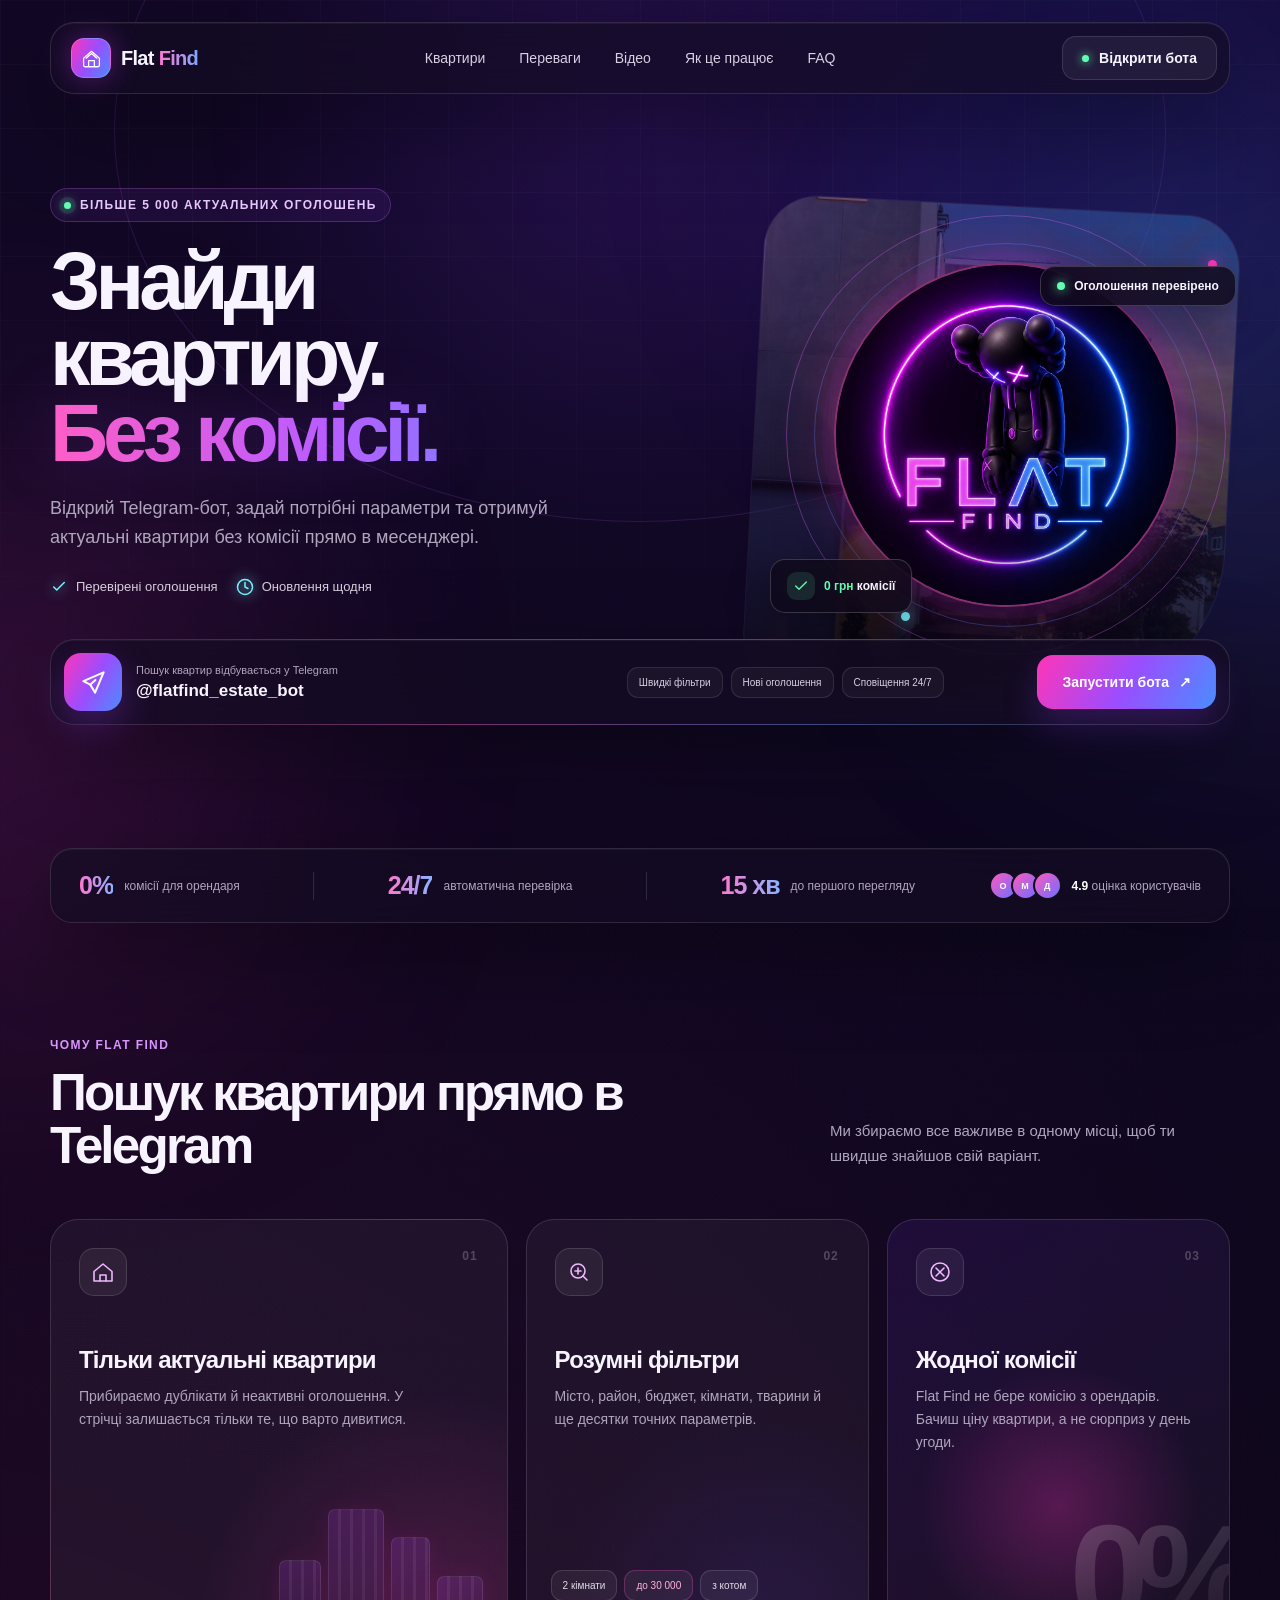
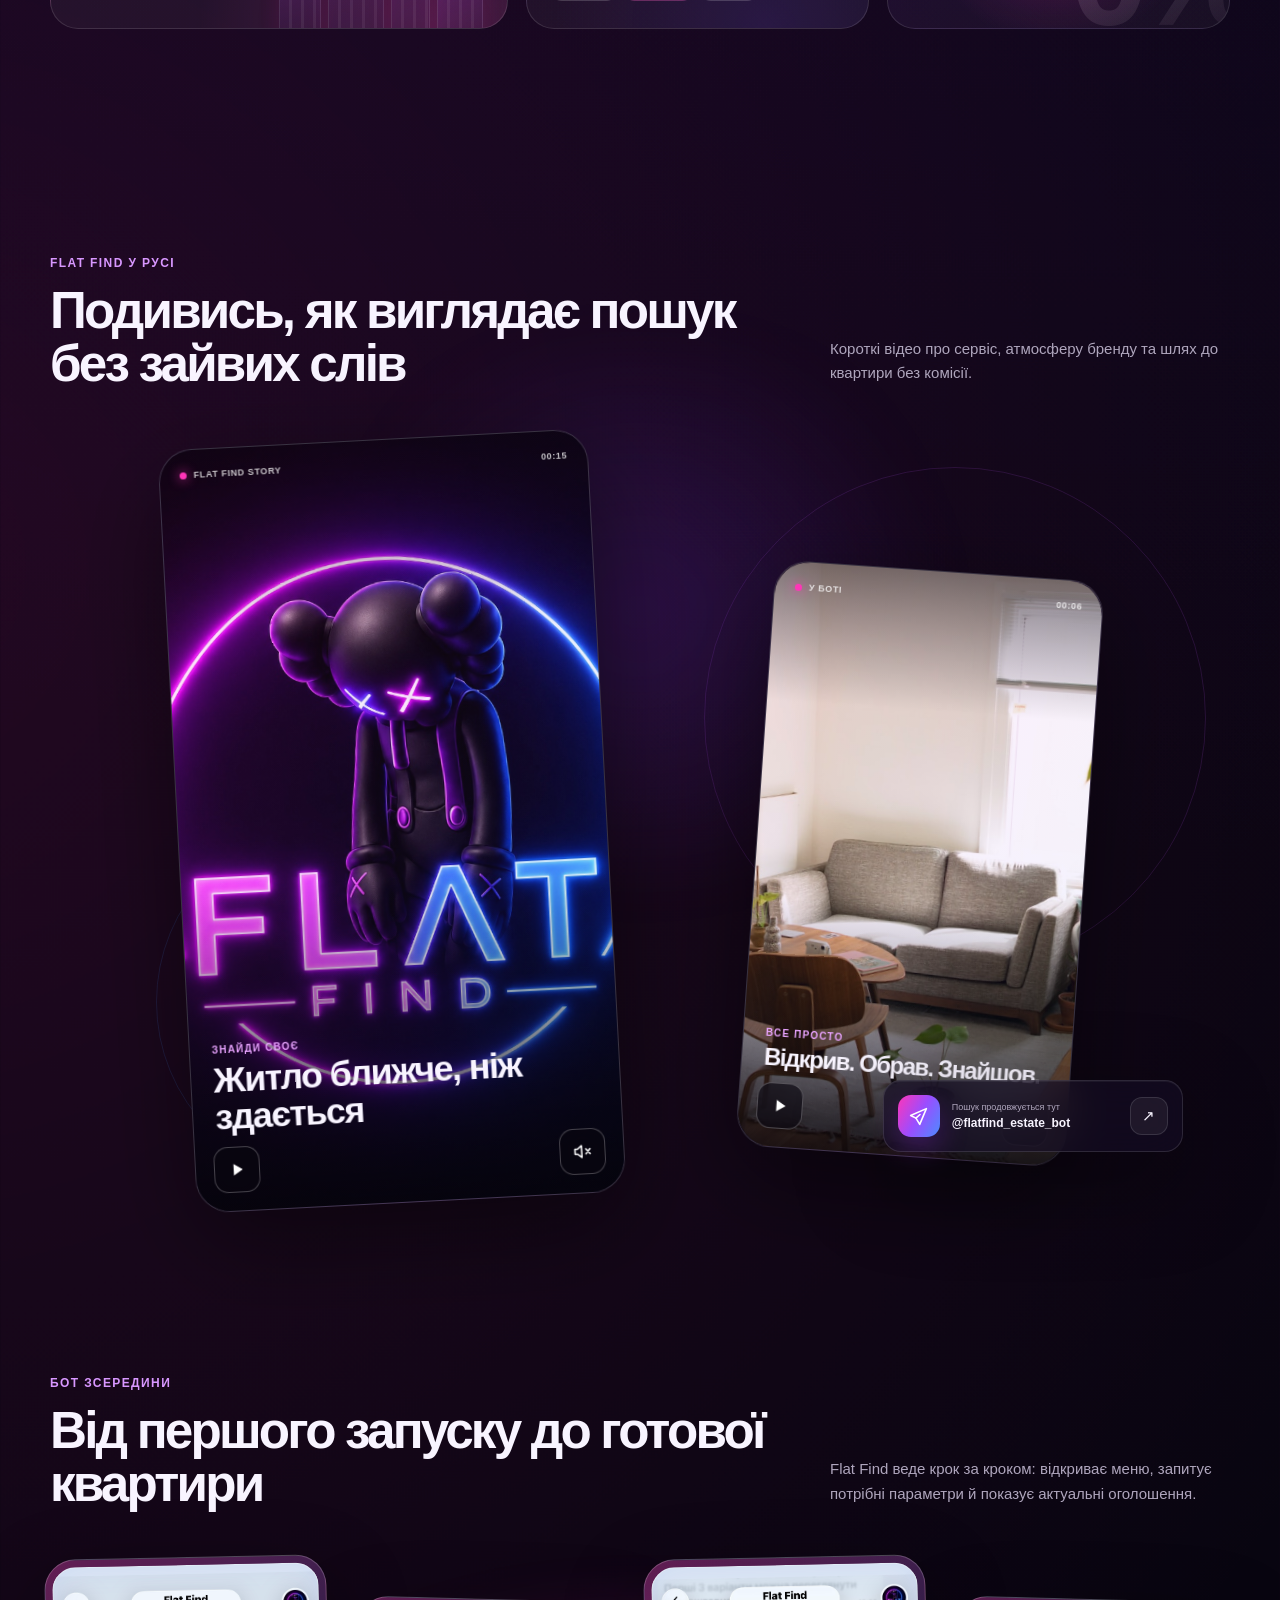
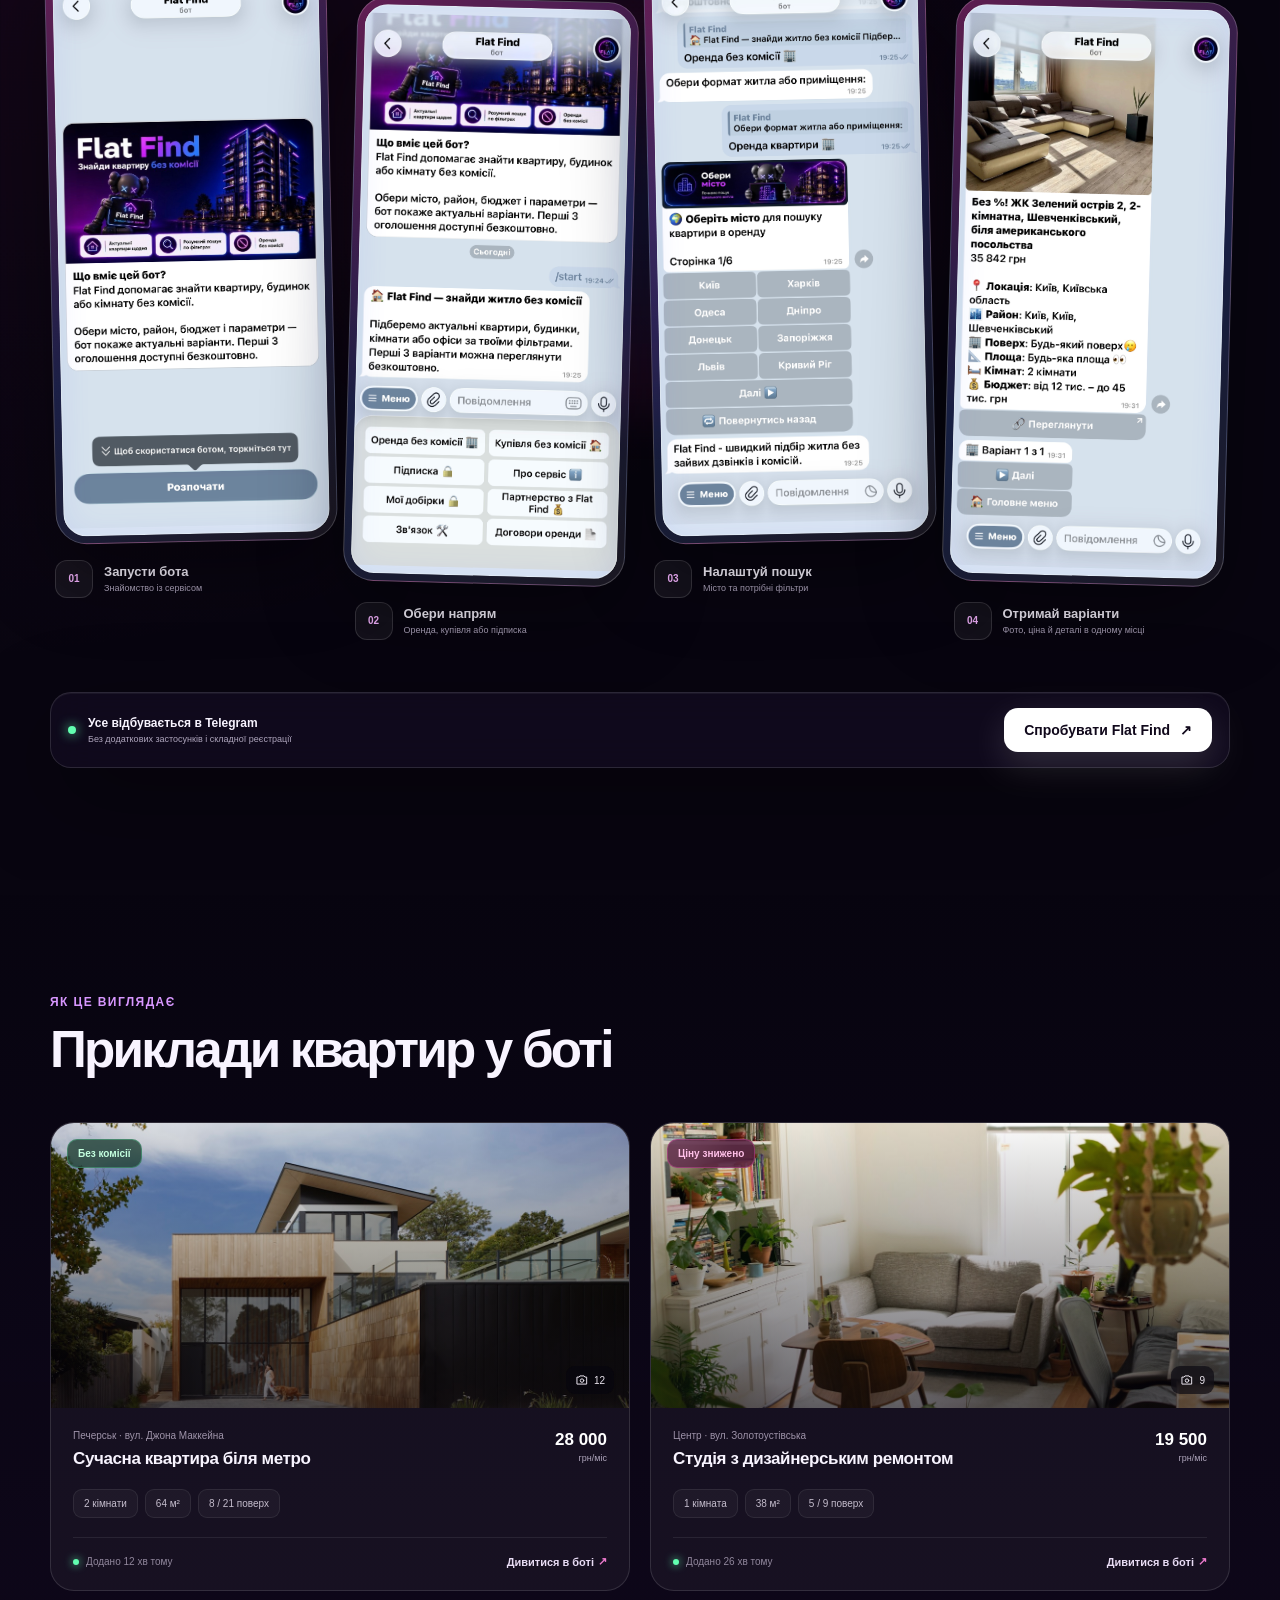
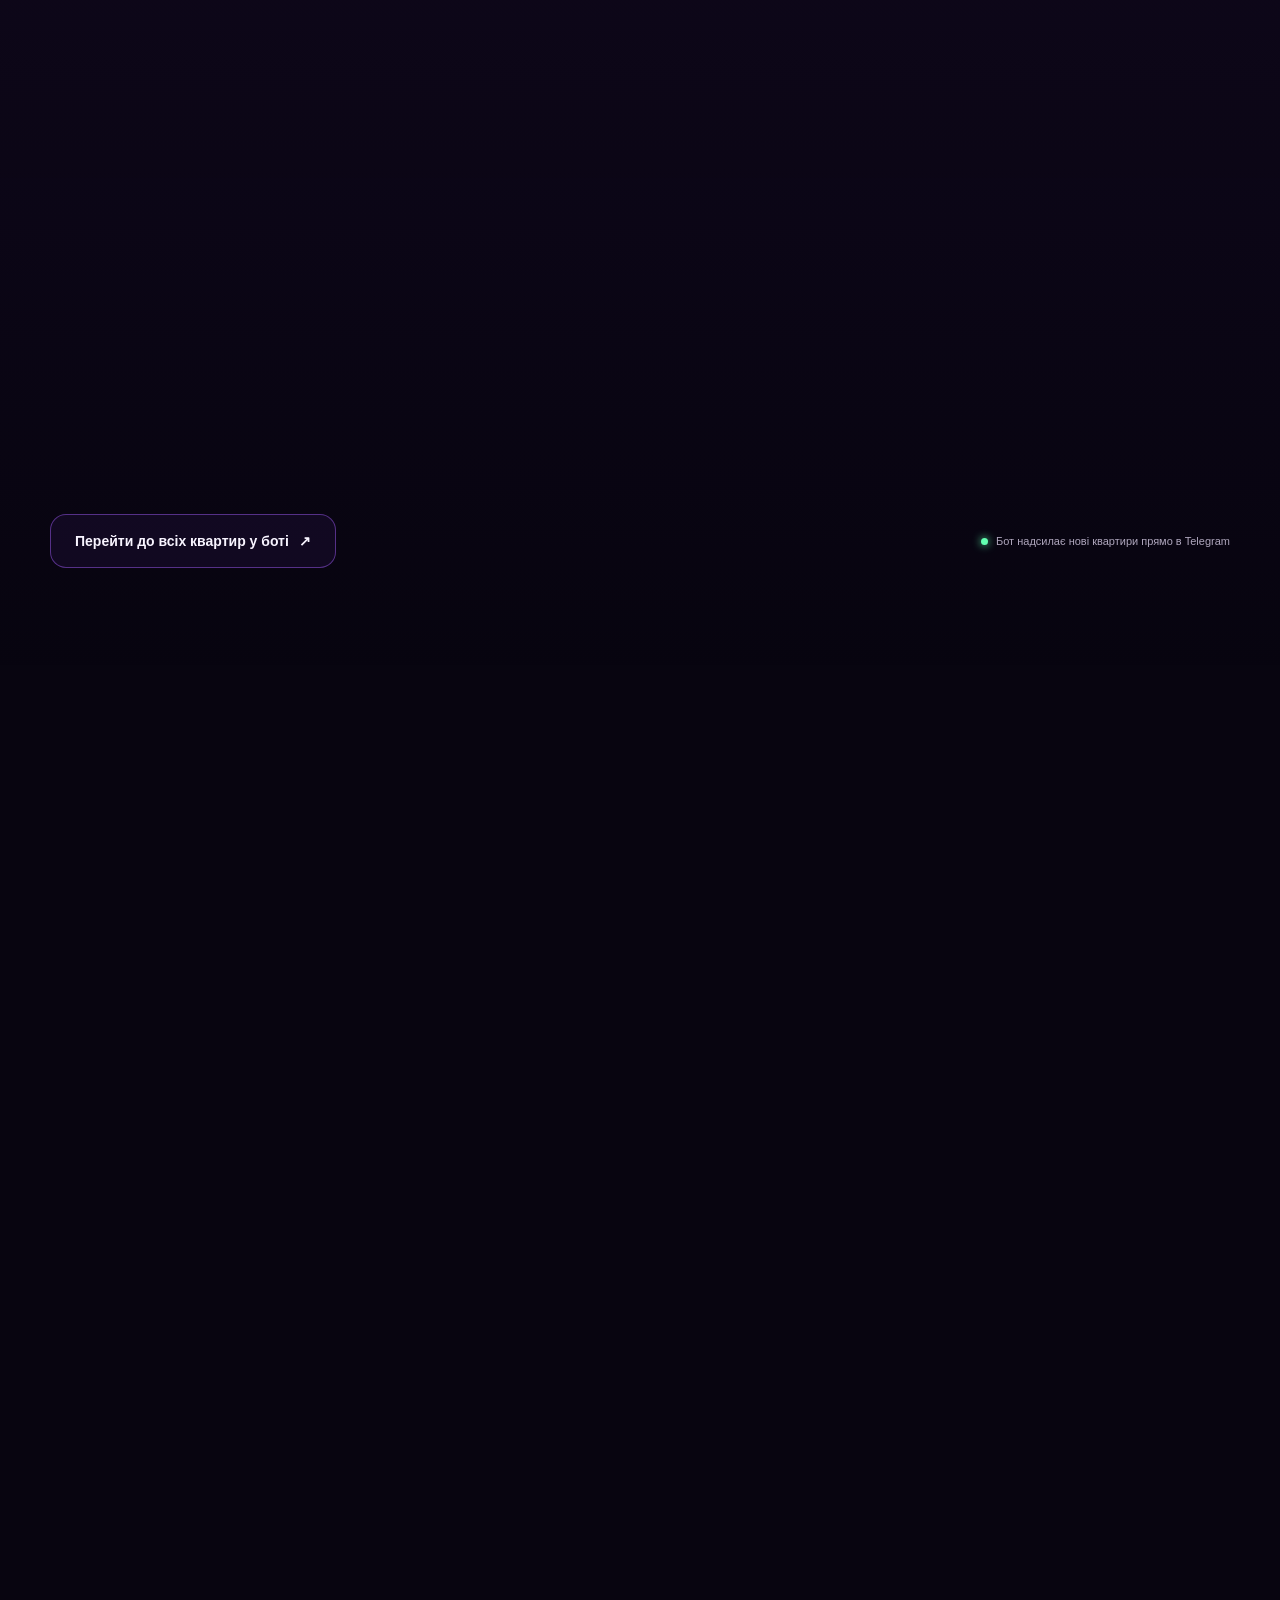
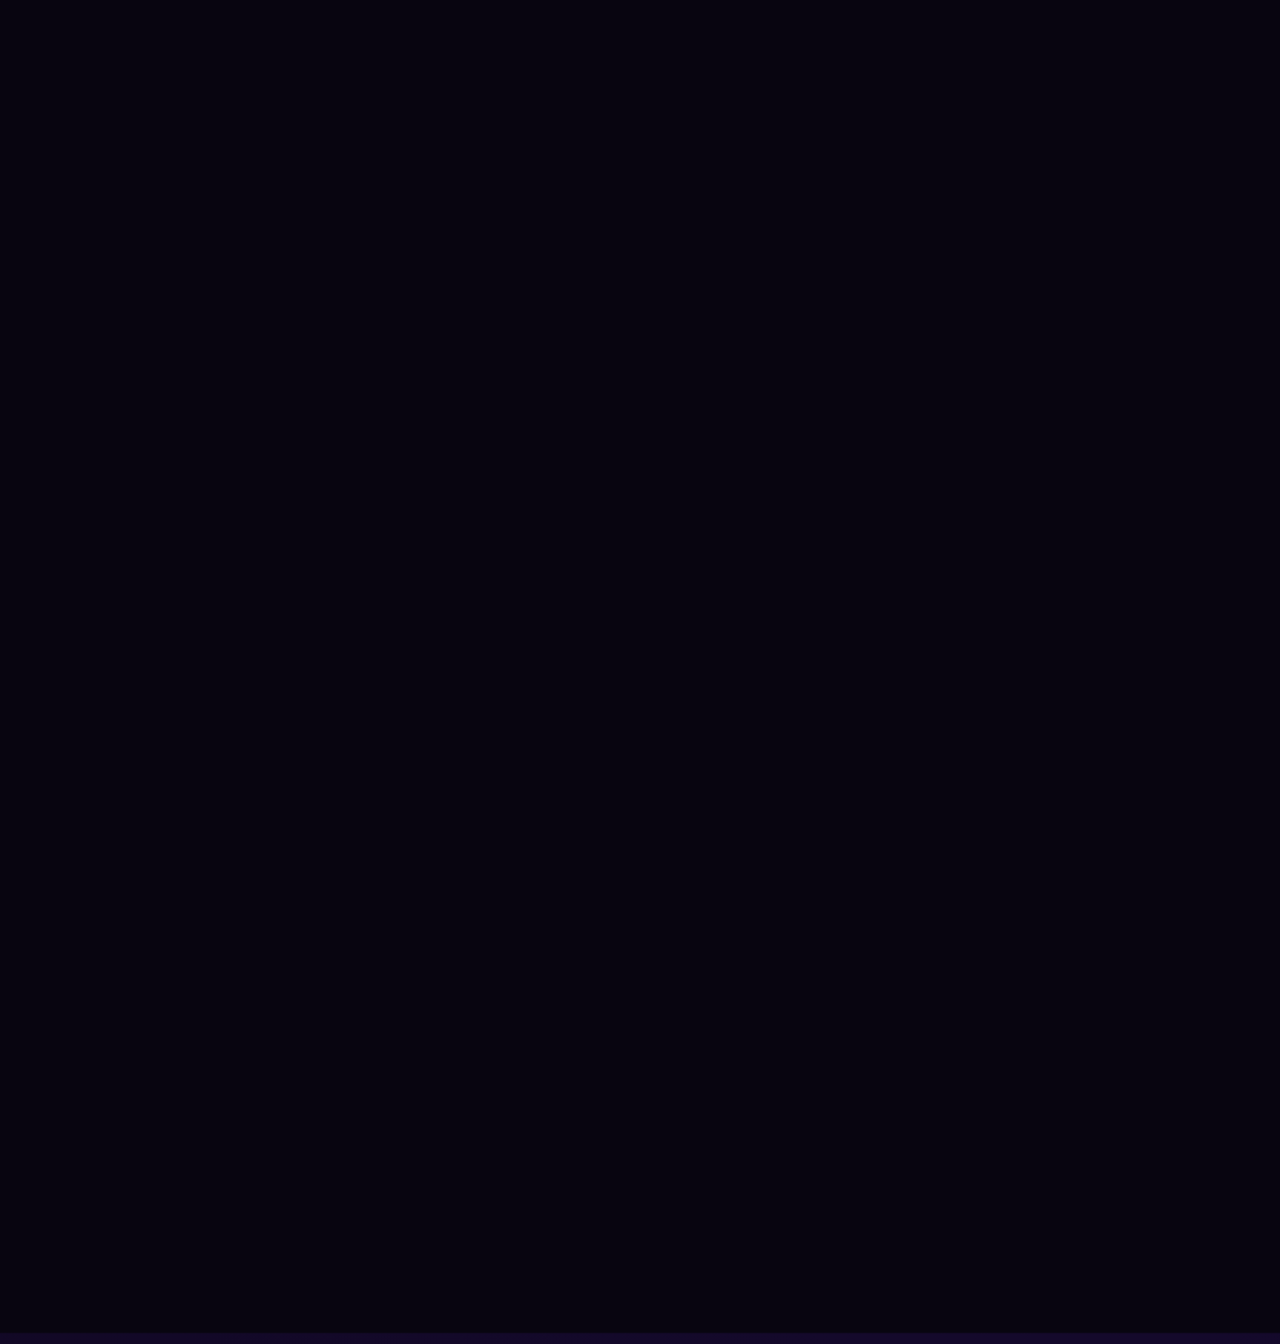
==== commit 534d5193: "Add files via upload" ====
--- a/index.html
+++ b/index.html
@@ -9,7 +9,7 @@
   <meta http-equiv="Expires" content="0">
   <meta name="description" content="Flat Find — Telegram-бот для пошуку актуальних квартир без комісії.">
   <title>Flat Find — знайди квартиру без комісії</title>
-  <link rel="stylesheet" href="styles.css?v=20260614-6">
+  <link rel="stylesheet" href="styles.css?v=20260614-7">
 </head>
 <body>
   <div class="page-glow page-glow--one"></div>
@@ -218,26 +218,59 @@
             <span class="section-kicker">Flat Find у русі</span>
             <h2>Подивись, як виглядає пошук без зайвих слів</h2>
           </div>
-          <p>Коротке відео про сервіс, атмосферу бренду та шлях до квартири без комісії.</p>
-        </div>
-
-        <div class="video-stage video-stage--single">
-          <article class="video-card video-card--primary" data-autoplay>
+          <p>Короткі відео про сервіс, атмосферу бренду та шлях до квартири без комісії.</p>
+        </div>
+
+        <div class="video-stage">
+          <article class="video-card video-card--primary">
+            <video
+              class="brand-video"
+              playsinline
+              muted
+              loop
+              preload="metadata"
+              poster="assets/mascot.jpg?v=20260614-7"
+            >
+              <source src="assets/videos/flat-find-brand.mp4?v=20260614-7" type="video/mp4">
+              Ваш браузер не підтримує відео.
+            </video>
+            <div class="video-card__scrim"></div>
+            <div class="video-card__topline">
+              <span><i></i> Flat Find story</span>
+              <span>00:15</span>
+            </div>
+            <div class="video-card__caption">
+              <span>Знайди своє</span>
+              <strong>Житло ближче, ніж здається</strong>
+            </div>
+            <div class="video-card__controls">
+              <button class="video-control video-toggle" type="button" aria-label="Відтворити відео">
+                <svg class="video-icon video-icon--play" viewBox="0 0 24 24" aria-hidden="true"><path d="m8 5 11 7-11 7z"/></svg>
+                <svg class="video-icon video-icon--pause" viewBox="0 0 24 24" aria-hidden="true"><path d="M9 5v14M15 5v14"/></svg>
+              </button>
+              <button class="video-control video-mute" type="button" aria-label="Увімкнути звук">
+                <svg class="video-icon video-icon--muted" viewBox="0 0 24 24" aria-hidden="true"><path d="M11 5 6 9H3v6h3l5 4zM16 9l5 6M21 9l-5 6"/></svg>
+                <svg class="video-icon video-icon--sound" viewBox="0 0 24 24" aria-hidden="true"><path d="M11 5 6 9H3v6h3l5 4zM15 9a4 4 0 0 1 0 6M18 6a8 8 0 0 1 0 12"/></svg>
+              </button>
+            </div>
+          </article>
+
+          <article class="video-card video-card--secondary" data-autoplay>
             <video
               class="brand-video"
               playsinline
               muted
               loop
               preload="auto"
-              poster="assets/properties/apartment-2.jpg?v=20260614-6"
+              poster="assets/properties/apartment-2.jpg?v=20260614-7"
             >
-              <source src="assets/videos/flat-find-video-2.mp4?v=20260614-6" type="video/mp4">
+              <source src="assets/videos/flat-find-video-2.mp4?v=20260614-7" type="video/mp4">
               Ваш браузер не підтримує відео.
             </video>
             <div class="video-card__scrim"></div>
             <div class="video-card__topline">
               <span><i></i> У боті</span>
-              <span>00:08</span>
+              <span>00:06</span>
             </div>
             <div class="video-card__caption">
               <span>Все просто</span>
@@ -603,6 +636,6 @@
     </div>
   </footer>
 
-  <script src="script.js?v=20260614-6"></script>
+  <script src="script.js?v=20260614-7"></script>
 </body>
 </html>
--- a/styles.css
+++ b/styles.css
@@ -1365,20 +1365,6 @@
   border-color: rgba(76, 140, 255, 0.14);
 }
 
-.video-stage--single {
-  min-height: 720px;
-  grid-template-columns: 1fr;
-}
-
-.video-stage--single .video-card {
-  width: min(100%, 405px);
-}
-
-.video-stage--single .video-stage__note {
-  right: 10%;
-  bottom: 11%;
-}
-
 .video-card {
   position: relative;
   overflow: hidden;
@@ -3319,10 +3305,6 @@
     grid-template-columns: 1fr 0.78fr;
   }
 
-  .video-stage--single {
-    grid-template-columns: 1fr;
-  }
-
   .video-card--primary {
     width: min(100%, 390px);
   }
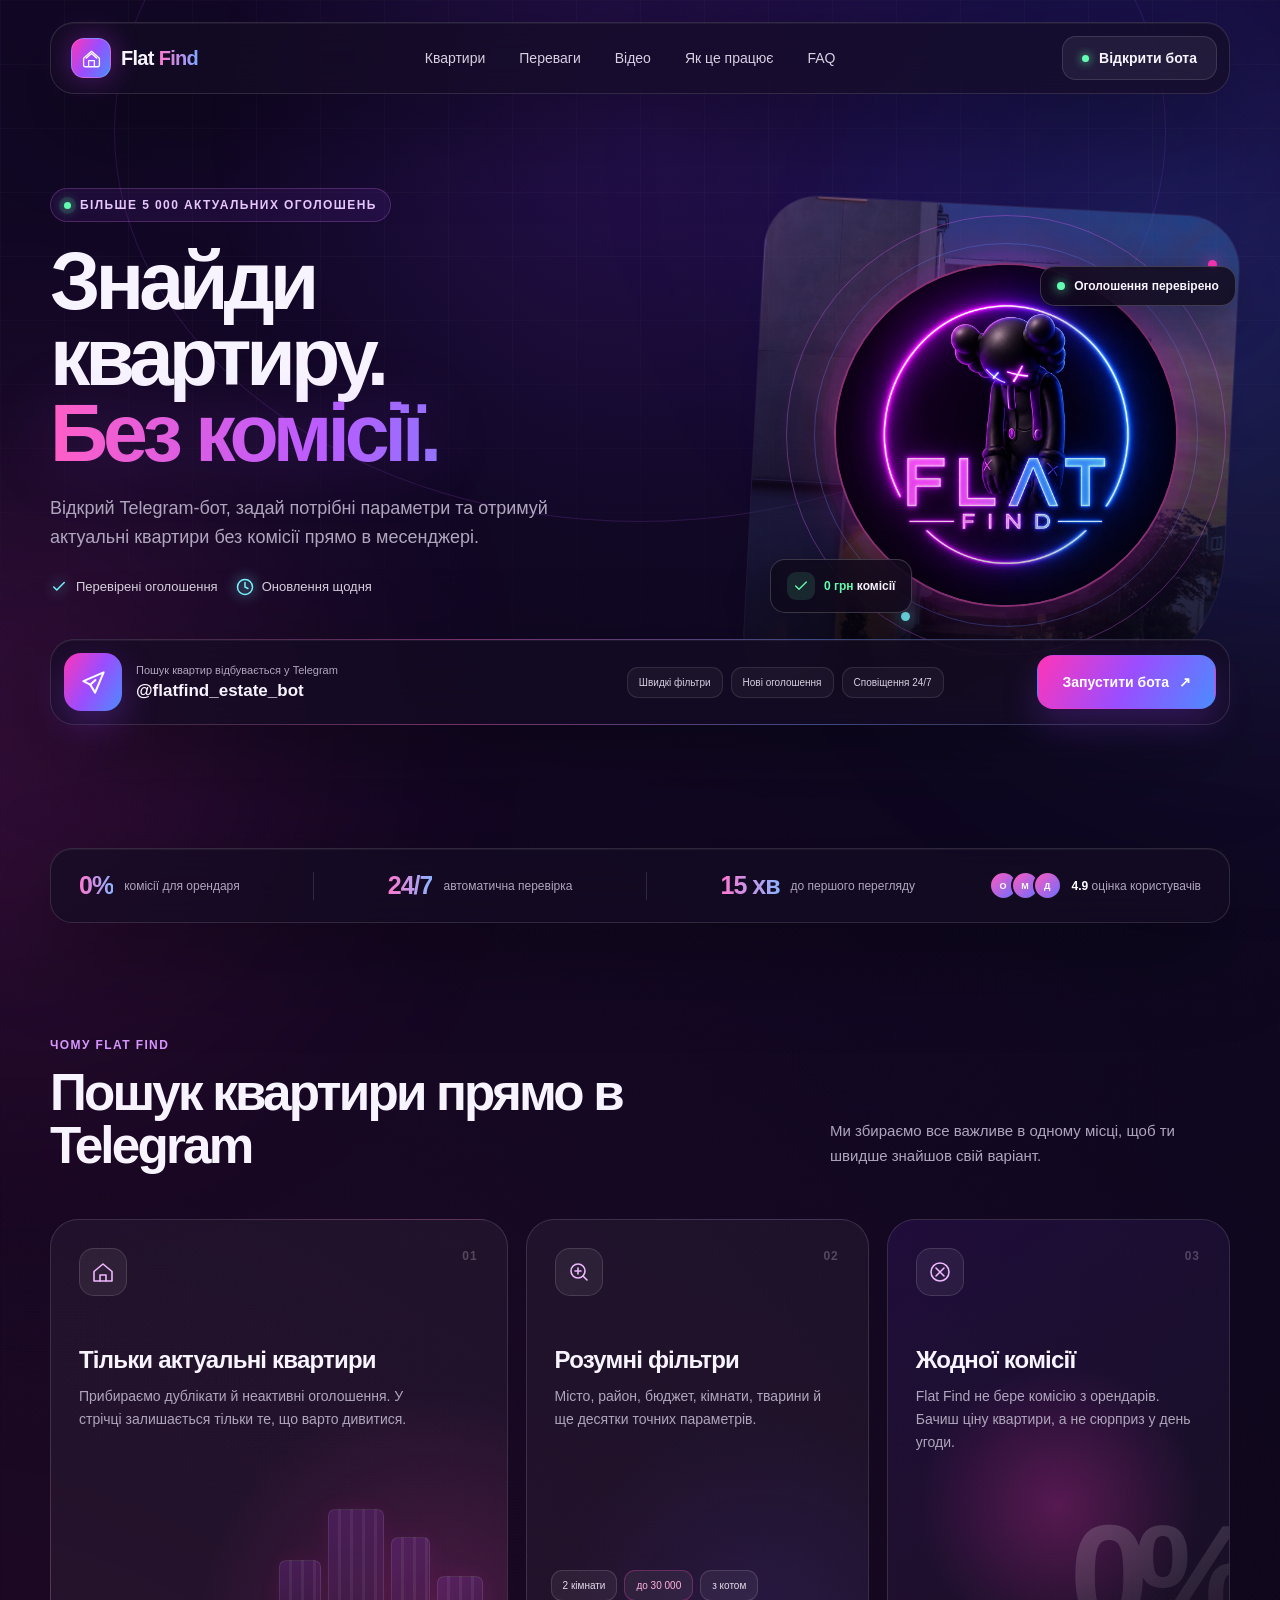
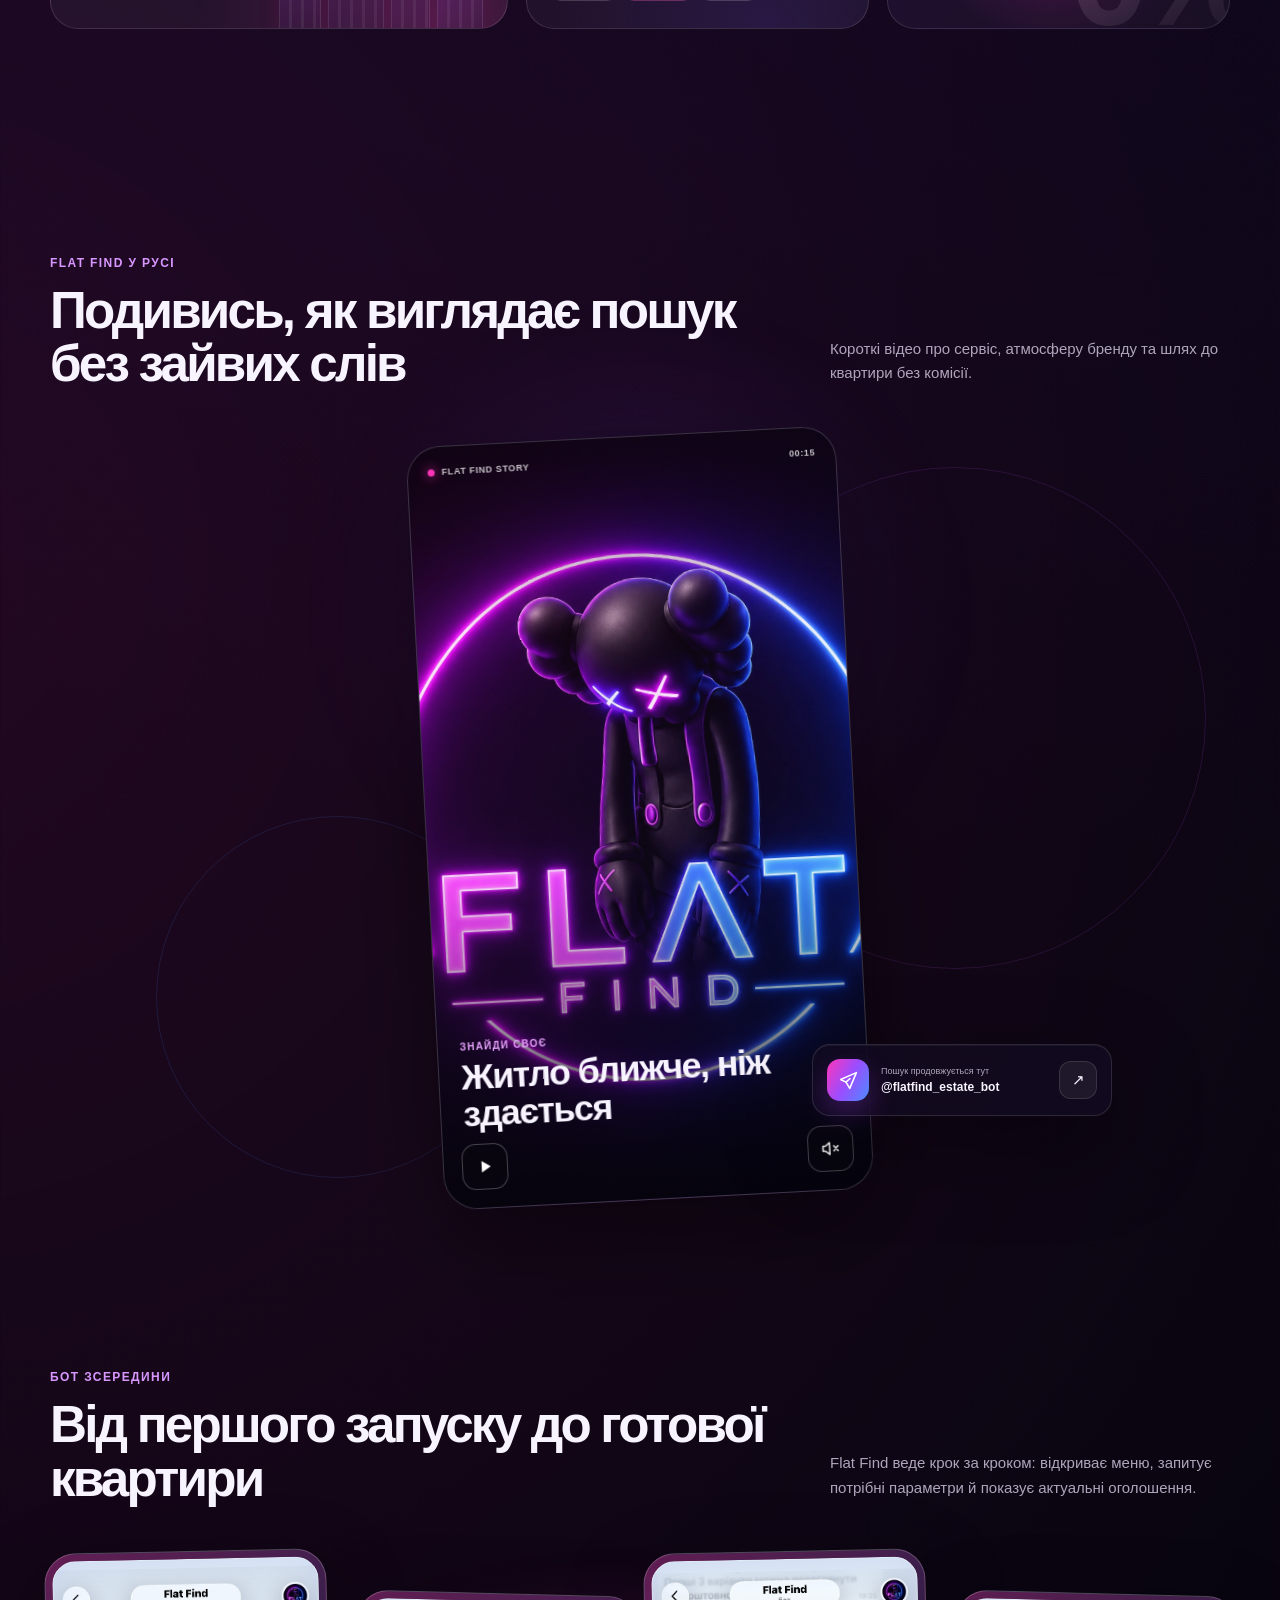
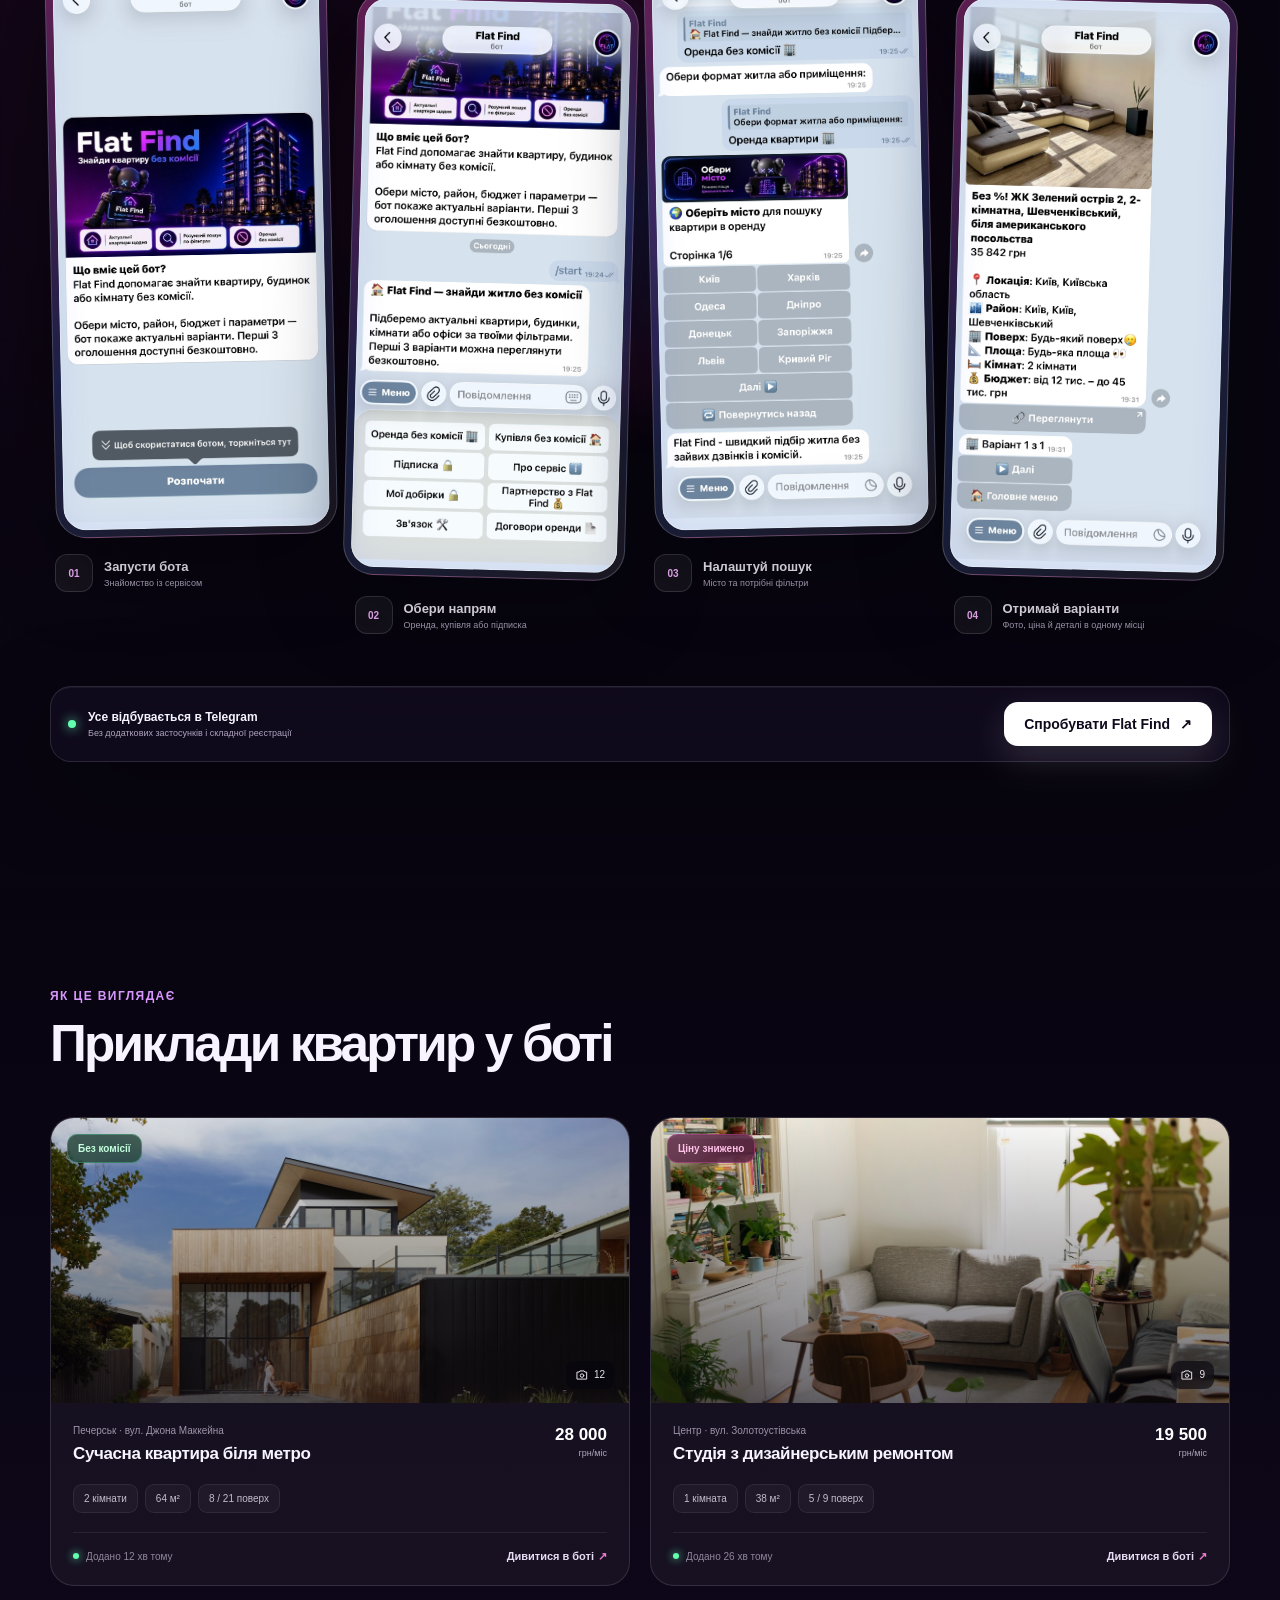
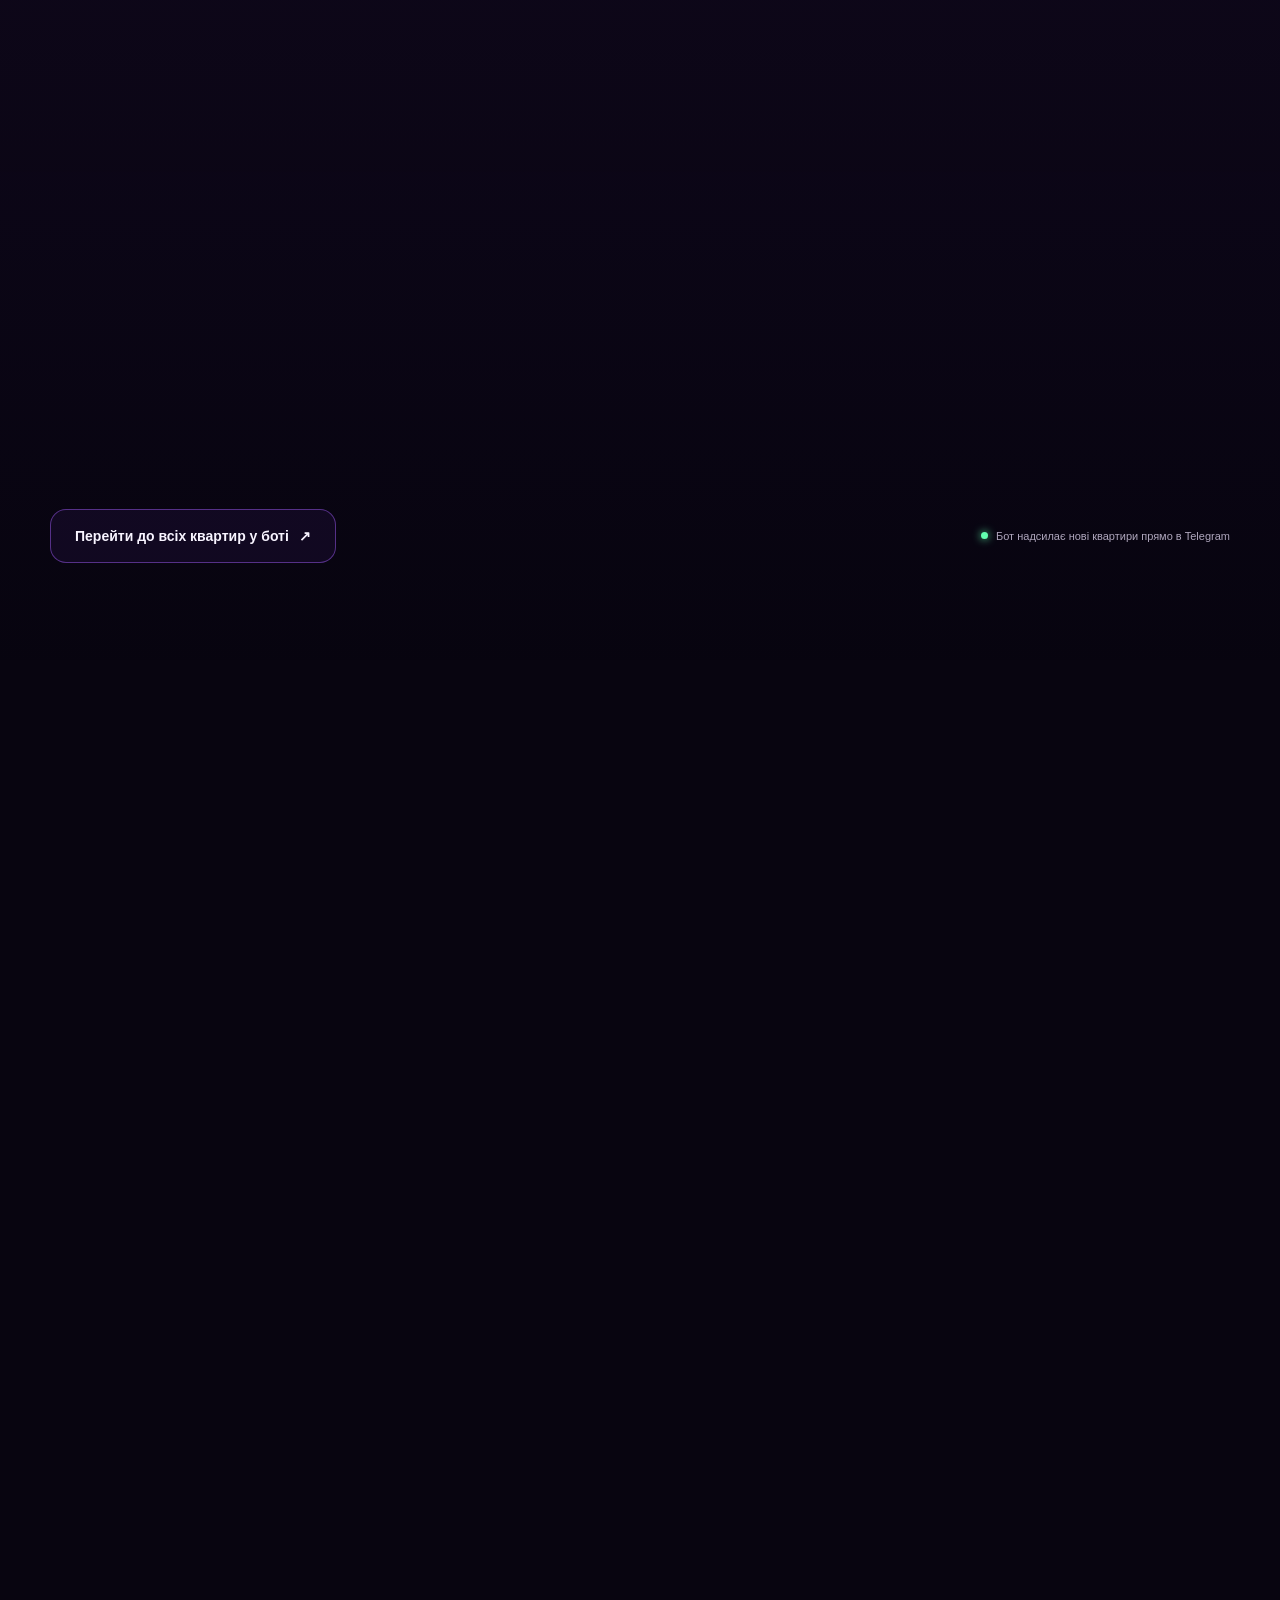
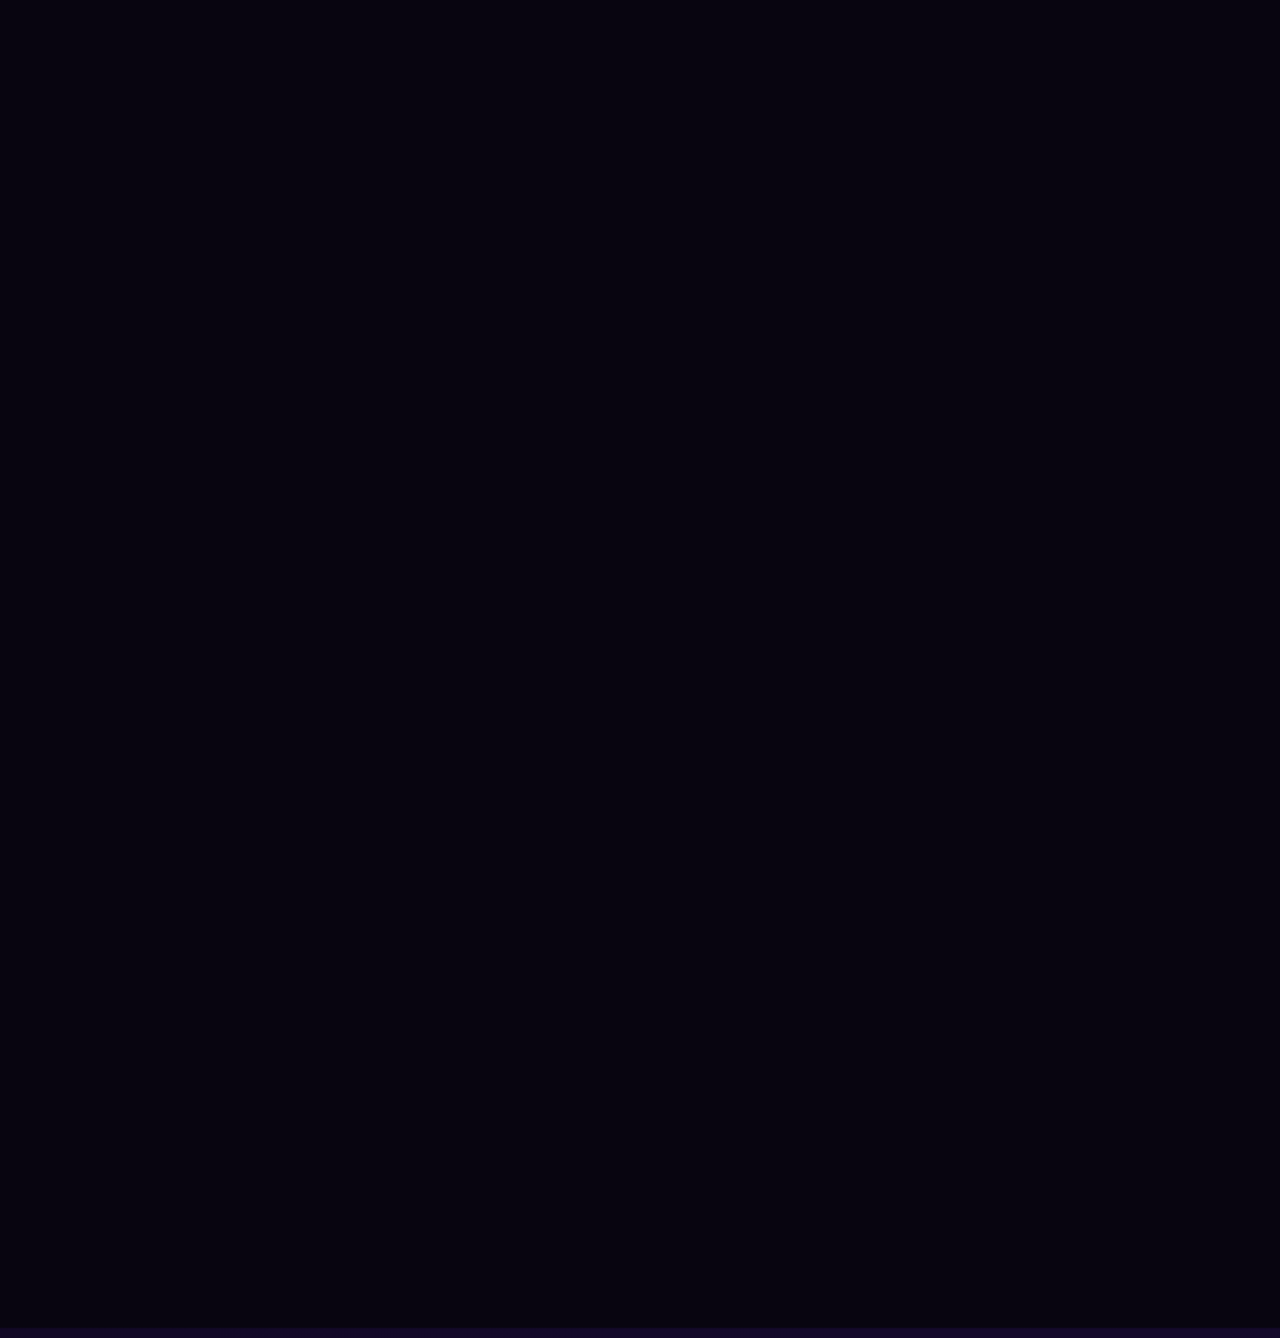
==== commit ad94eaaf: "Add files via upload" ====
--- a/index.html
+++ b/index.html
@@ -9,7 +9,7 @@
   <meta http-equiv="Expires" content="0">
   <meta name="description" content="Flat Find — Telegram-бот для пошуку актуальних квартир без комісії.">
   <title>Flat Find — знайди квартиру без комісії</title>
-  <link rel="stylesheet" href="styles.css?v=20260614-7">
+  <link rel="stylesheet" href="styles.css?v=20260614-8">
 </head>
 <body>
   <div class="page-glow page-glow--one"></div>
@@ -221,17 +221,17 @@
           <p>Короткі відео про сервіс, атмосферу бренду та шлях до квартири без комісії.</p>
         </div>
 
-        <div class="video-stage">
-          <article class="video-card video-card--primary">
+        <div class="video-stage video-stage--single">
+          <article class="video-card video-card--primary" data-autoplay>
             <video
               class="brand-video"
               playsinline
               muted
               loop
               preload="metadata"
-              poster="assets/mascot.jpg?v=20260614-7"
+              poster="assets/mascot.jpg?v=20260614-8"
             >
-              <source src="assets/videos/flat-find-brand.mp4?v=20260614-7" type="video/mp4">
+              <source src="assets/videos/flat-find-brand.mp4?v=20260614-8" type="video/mp4">
               Ваш браузер не підтримує відео.
             </video>
             <div class="video-card__scrim"></div>
@@ -245,39 +245,6 @@
             </div>
             <div class="video-card__controls">
               <button class="video-control video-toggle" type="button" aria-label="Відтворити відео">
-                <svg class="video-icon video-icon--play" viewBox="0 0 24 24" aria-hidden="true"><path d="m8 5 11 7-11 7z"/></svg>
-                <svg class="video-icon video-icon--pause" viewBox="0 0 24 24" aria-hidden="true"><path d="M9 5v14M15 5v14"/></svg>
-              </button>
-              <button class="video-control video-mute" type="button" aria-label="Увімкнути звук">
-                <svg class="video-icon video-icon--muted" viewBox="0 0 24 24" aria-hidden="true"><path d="M11 5 6 9H3v6h3l5 4zM16 9l5 6M21 9l-5 6"/></svg>
-                <svg class="video-icon video-icon--sound" viewBox="0 0 24 24" aria-hidden="true"><path d="M11 5 6 9H3v6h3l5 4zM15 9a4 4 0 0 1 0 6M18 6a8 8 0 0 1 0 12"/></svg>
-              </button>
-            </div>
-          </article>
-
-          <article class="video-card video-card--secondary" data-autoplay>
-            <video
-              class="brand-video"
-              playsinline
-              muted
-              loop
-              preload="auto"
-              poster="assets/properties/apartment-2.jpg?v=20260614-7"
-            >
-              <source src="assets/videos/flat-find-video-2.mp4?v=20260614-7" type="video/mp4">
-              Ваш браузер не підтримує відео.
-            </video>
-            <div class="video-card__scrim"></div>
-            <div class="video-card__topline">
-              <span><i></i> У боті</span>
-              <span>00:06</span>
-            </div>
-            <div class="video-card__caption">
-              <span>Все просто</span>
-              <strong>Відкрив. Обрав. Знайшов.</strong>
-            </div>
-            <div class="video-card__controls">
-              <button class="video-control video-toggle" type="button" aria-label="Призупинити відео">
                 <svg class="video-icon video-icon--play" viewBox="0 0 24 24" aria-hidden="true"><path d="m8 5 11 7-11 7z"/></svg>
                 <svg class="video-icon video-icon--pause" viewBox="0 0 24 24" aria-hidden="true"><path d="M9 5v14M15 5v14"/></svg>
               </button>
@@ -636,6 +603,6 @@
     </div>
   </footer>
 
-  <script src="script.js?v=20260614-7"></script>
+  <script src="script.js?v=20260614-8"></script>
 </body>
 </html>
--- a/styles.css
+++ b/styles.css
@@ -1365,6 +1365,20 @@
   border-color: rgba(76, 140, 255, 0.14);
 }
 
+.video-stage--single {
+  min-height: 720px;
+  grid-template-columns: 1fr;
+}
+
+.video-stage--single .video-card {
+  width: min(100%, 430px);
+}
+
+.video-stage--single .video-stage__note {
+  right: 10%;
+  bottom: 11%;
+}
+
 .video-card {
   position: relative;
   overflow: hidden;
@@ -3305,6 +3319,10 @@
     grid-template-columns: 1fr 0.78fr;
   }
 
+  .video-stage--single {
+    grid-template-columns: 1fr;
+  }
+
   .video-card--primary {
     width: min(100%, 390px);
   }
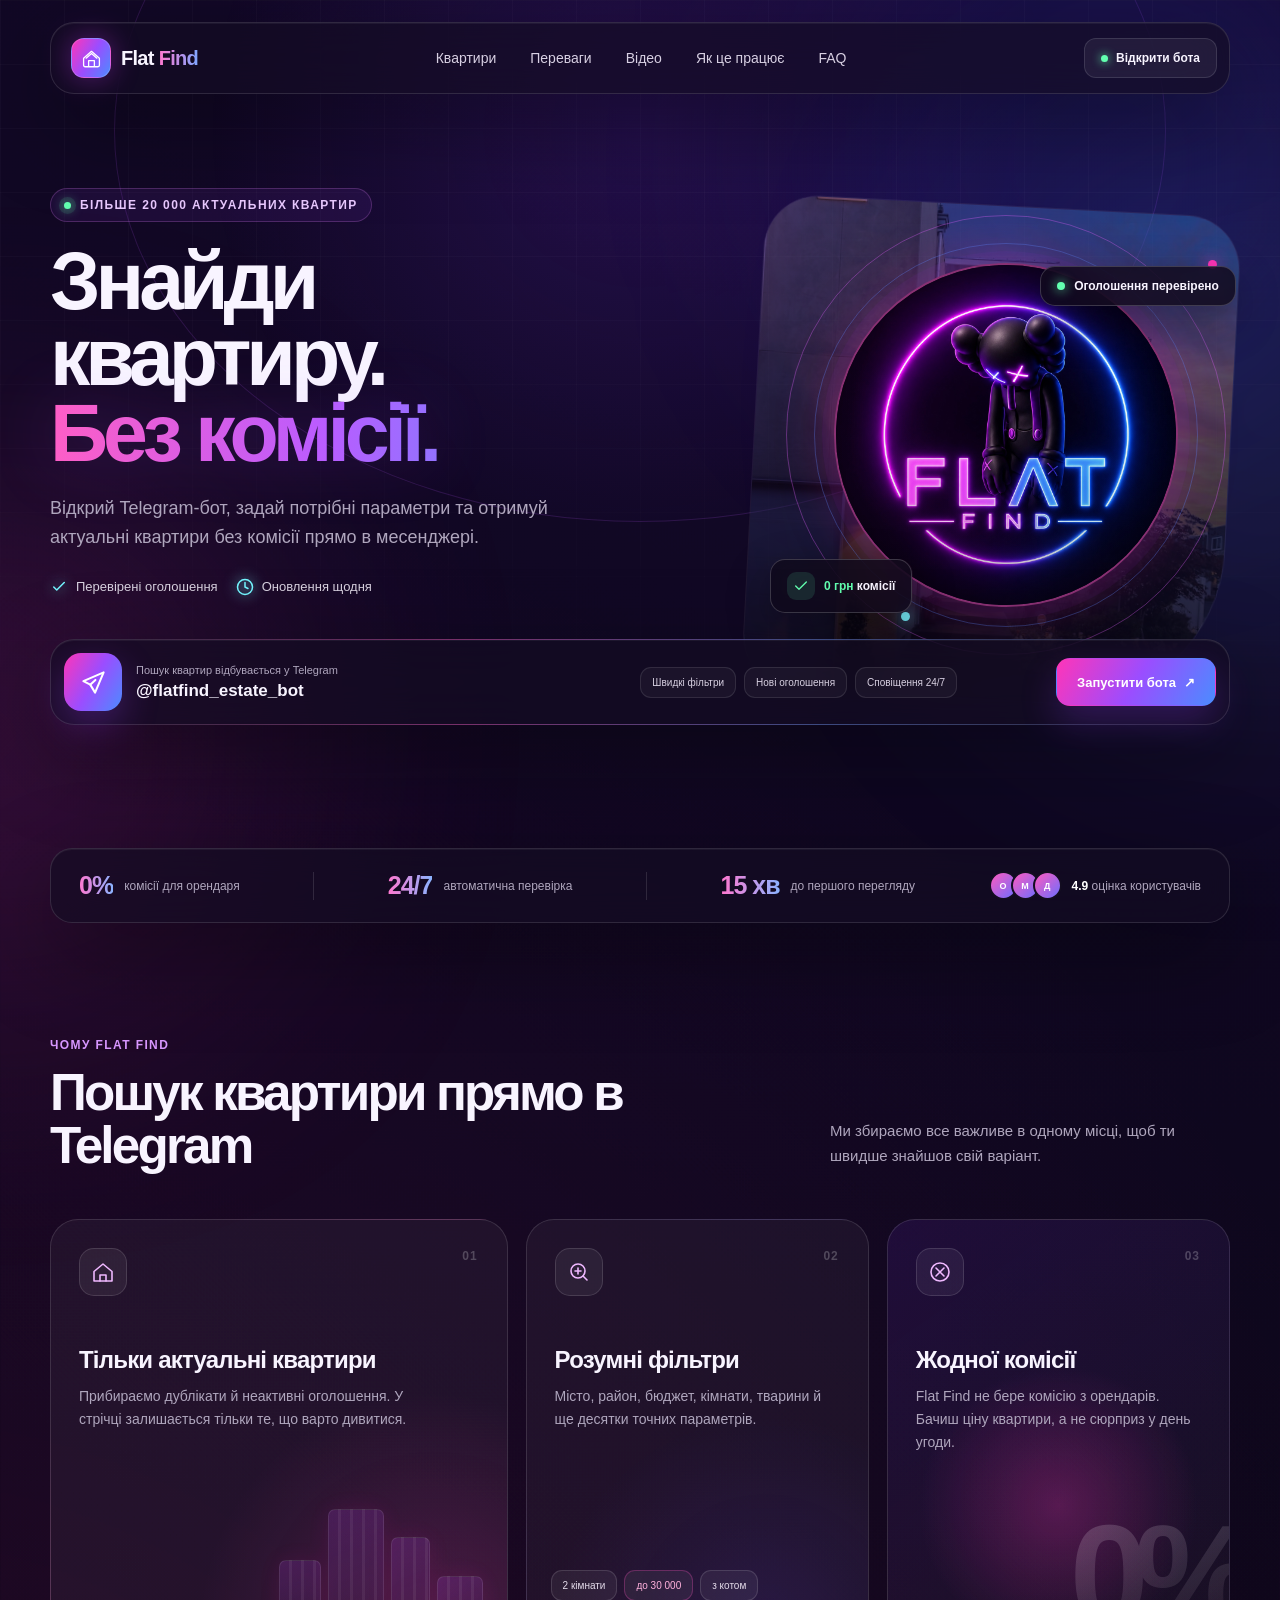
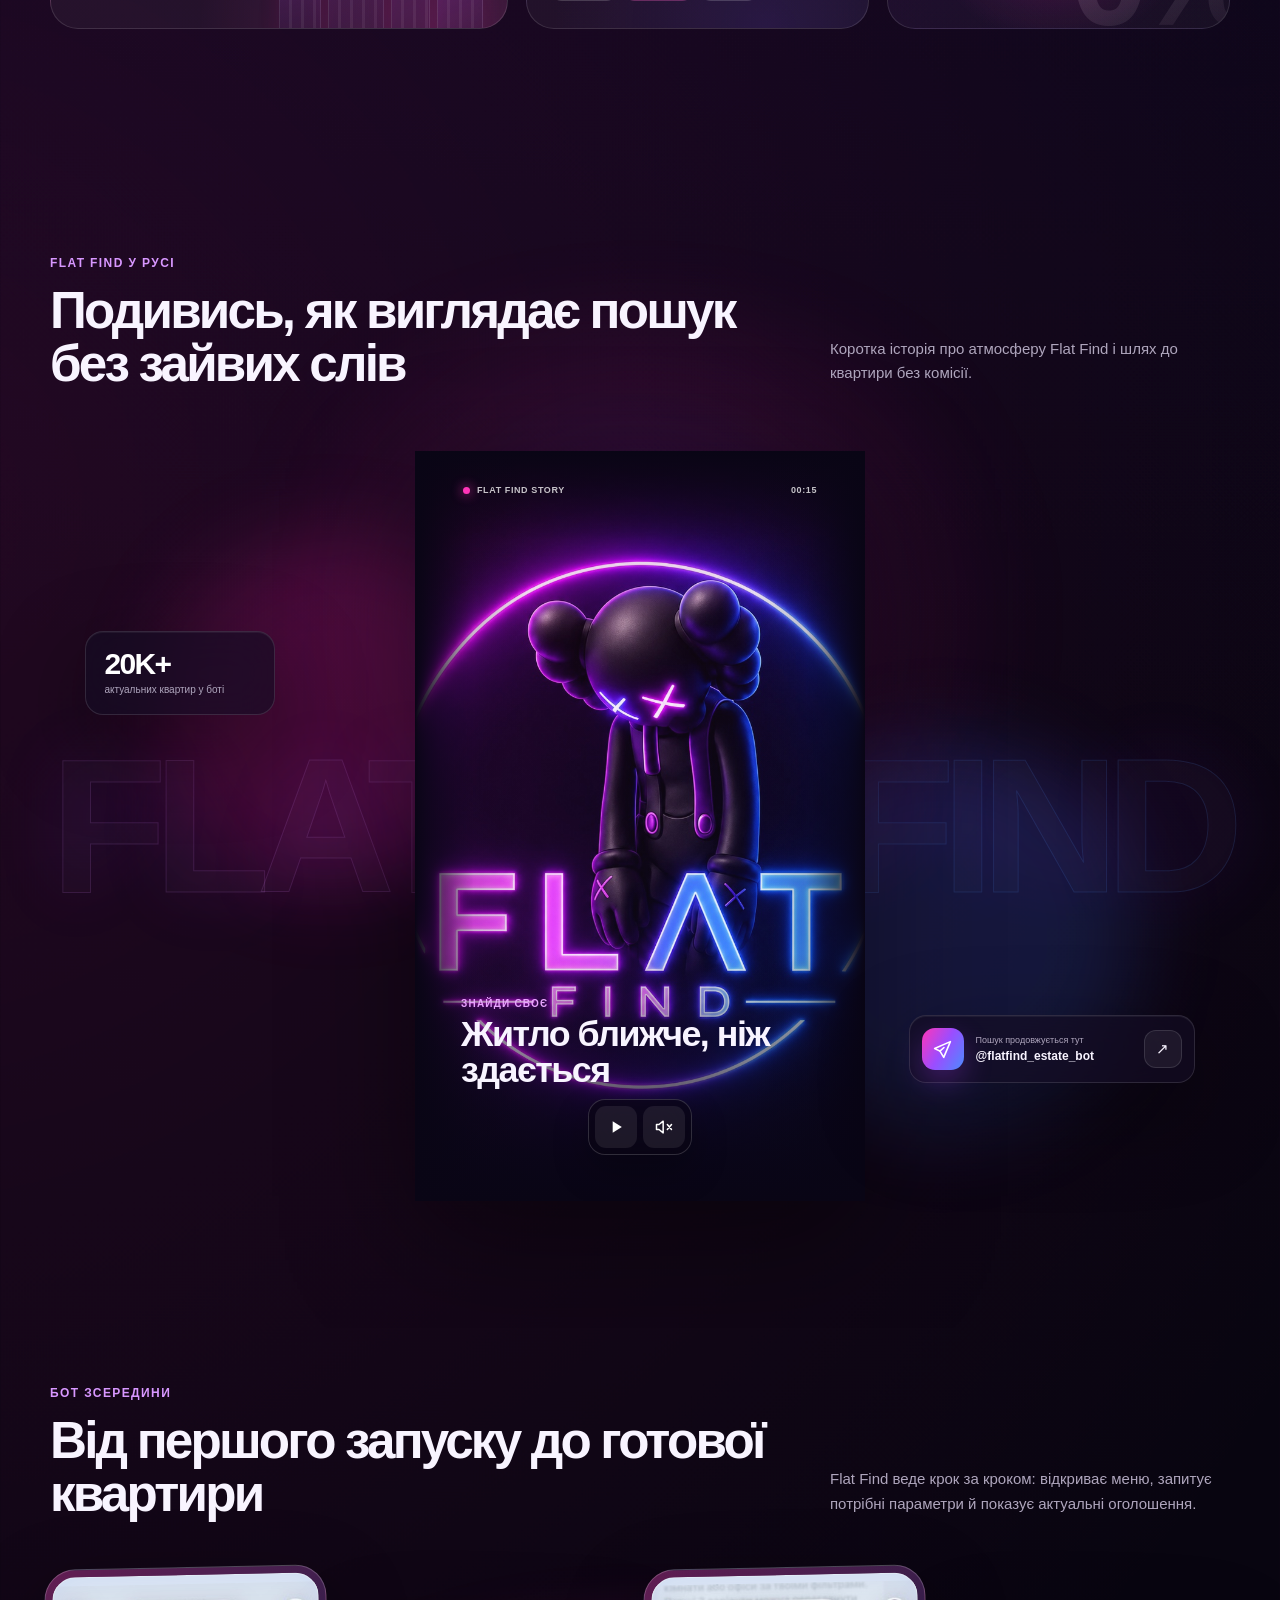
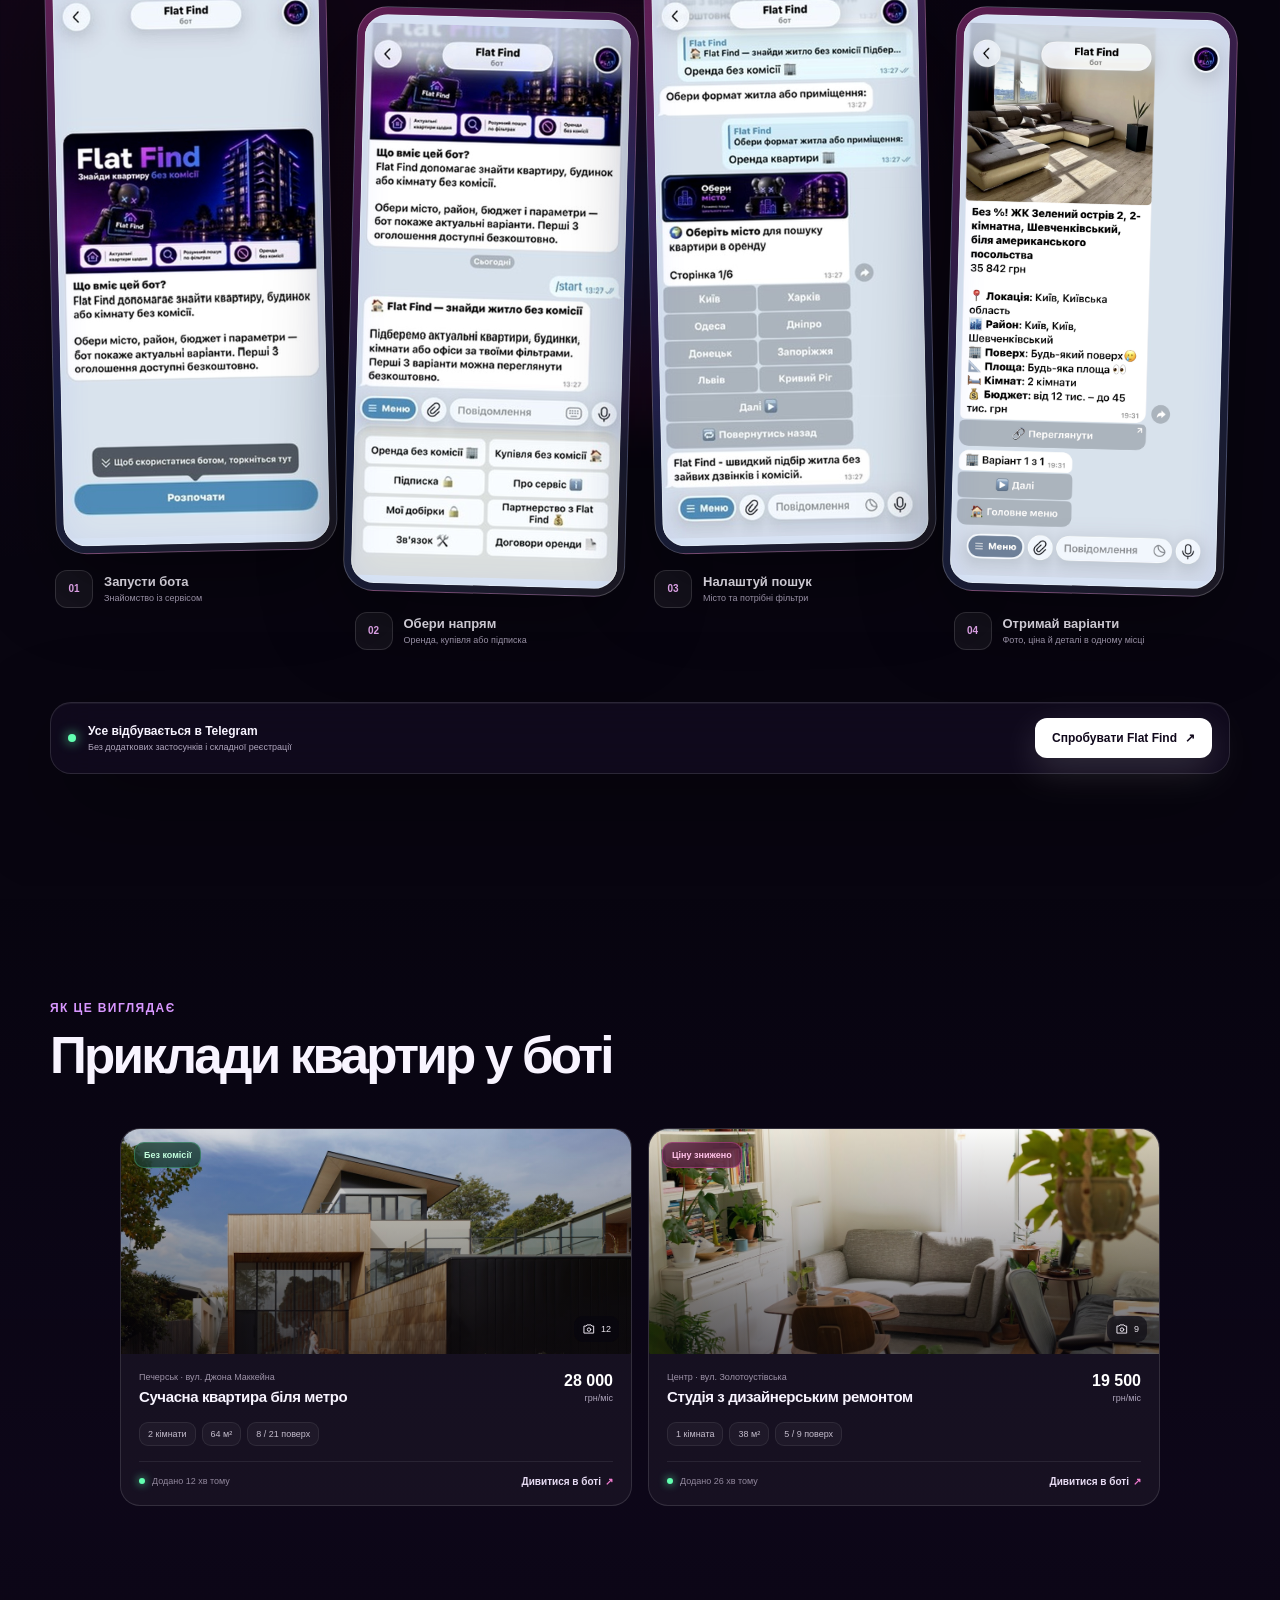
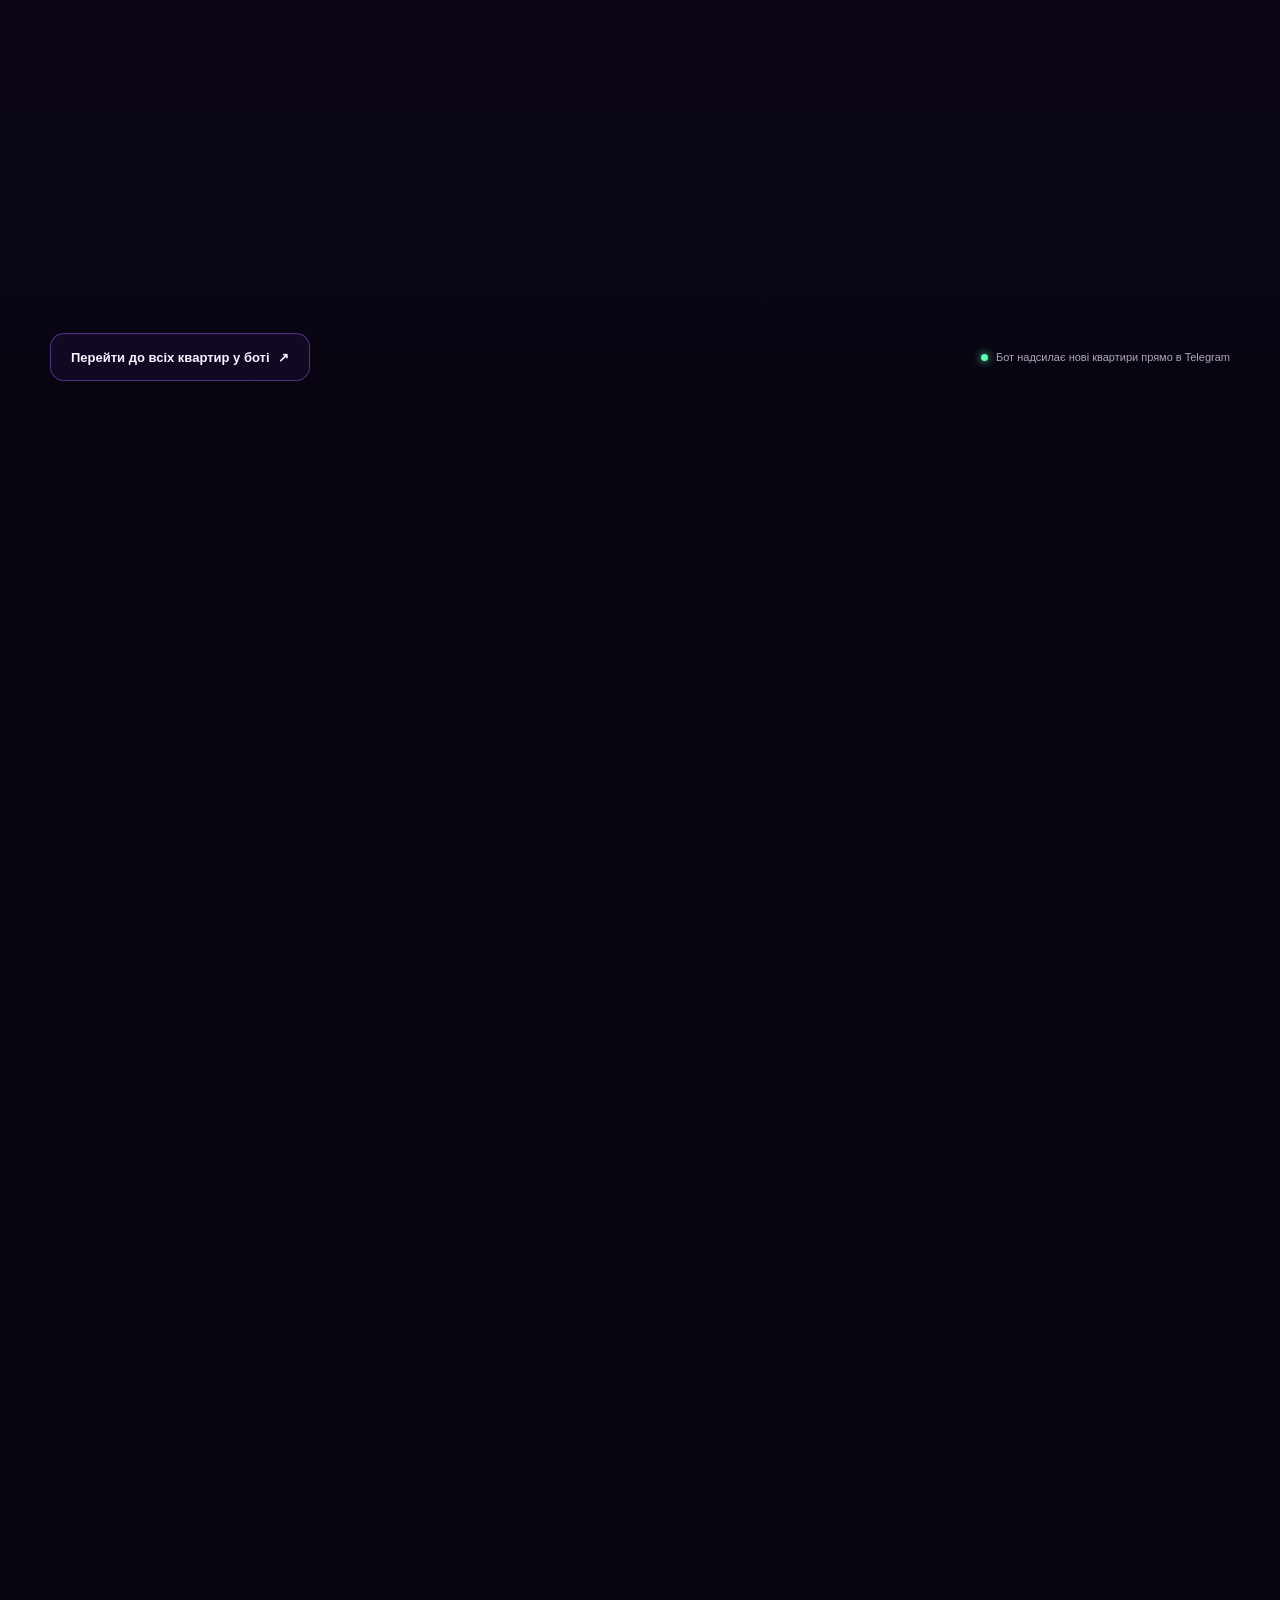
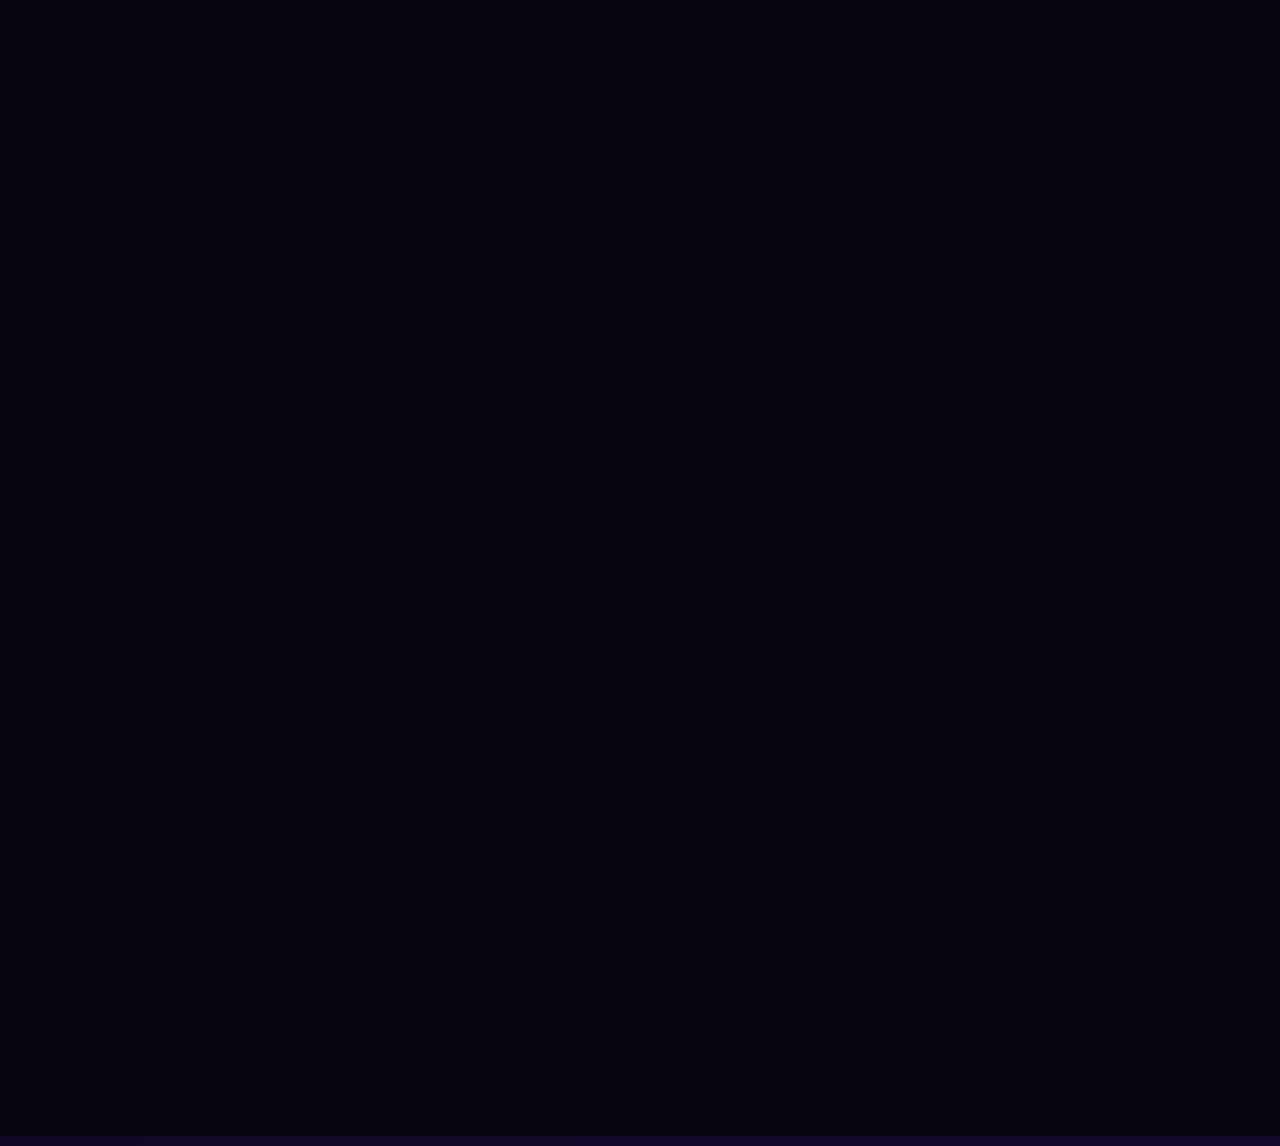
==== commit 74b45554: "Add files via upload" ====
--- a/index.html
+++ b/index.html
@@ -9,7 +9,7 @@
   <meta http-equiv="Expires" content="0">
   <meta name="description" content="Flat Find — Telegram-бот для пошуку актуальних квартир без комісії.">
   <title>Flat Find — знайди квартиру без комісії</title>
-  <link rel="stylesheet" href="styles.css?v=20260614-8">
+  <link rel="stylesheet" href="styles.css?v=20260615-4">
 </head>
 <body>
   <div class="page-glow page-glow--one"></div>
@@ -57,7 +57,7 @@
         <div class="hero__copy">
           <div class="eyebrow">
             <span class="eyebrow__pulse"></span>
-            Більше 5 000 актуальних оголошень
+            Більше 20 000 актуальних квартир
           </div>
           <h1>
             Знайди квартиру.
@@ -218,20 +218,30 @@
             <span class="section-kicker">Flat Find у русі</span>
             <h2>Подивись, як виглядає пошук без зайвих слів</h2>
           </div>
-          <p>Короткі відео про сервіс, атмосферу бренду та шлях до квартири без комісії.</p>
-        </div>
-
-        <div class="video-stage video-stage--single">
-          <article class="video-card video-card--primary" data-autoplay>
+          <p>Коротка історія про атмосферу Flat Find і шлях до квартири без комісії.</p>
+        </div>
+
+        <div class="video-stage video-stage--cinematic">
+          <div class="video-stage__ambient-copy" aria-hidden="true">
+            <span>FLAT</span>
+            <span>FIND</span>
+          </div>
+
+          <div class="video-stage__stat glass">
+            <strong>20K+</strong>
+            <span>актуальних квартир у боті</span>
+          </div>
+
+          <article class="video-card video-card--cinematic" data-autoplay>
             <video
               class="brand-video"
               playsinline
               muted
               loop
               preload="metadata"
-              poster="assets/mascot.jpg?v=20260614-8"
+              poster="assets/mascot.jpg?v=20260614-9"
             >
-              <source src="assets/videos/flat-find-brand.mp4?v=20260614-8" type="video/mp4">
+              <source src="assets/videos/flat-find-brand.mp4?v=20260614-9" type="video/mp4">
               Ваш браузер не підтримує відео.
             </video>
             <div class="video-card__scrim"></div>
@@ -282,7 +292,7 @@
         <div class="bot-screens__track">
           <article class="bot-shot">
             <div class="bot-shot__frame">
-              <img src="assets/screenshots/bot-welcome.jpg?v=20260614-4" alt="Стартовий екран Telegram-бота Flat Find" loading="lazy">
+              <img src="assets/screenshots/bot-welcome.jpg?v=20260615-6" alt="Стартовий екран Telegram-бота Flat Find" loading="lazy">
             </div>
             <div class="bot-shot__caption">
               <span>01</span>
@@ -292,7 +302,7 @@
 
           <article class="bot-shot">
             <div class="bot-shot__frame">
-              <img src="assets/screenshots/bot-menu.jpg?v=20260614-4" alt="Головне меню Telegram-бота Flat Find" loading="lazy">
+              <img src="assets/screenshots/bot-menu.jpg?v=20260615-6" alt="Головне меню Telegram-бота Flat Find" loading="lazy">
             </div>
             <div class="bot-shot__caption">
               <span>02</span>
@@ -302,7 +312,7 @@
 
           <article class="bot-shot">
             <div class="bot-shot__frame">
-              <img src="assets/screenshots/bot-city.jpg?v=20260614-4" alt="Вибір міста для пошуку квартири у Flat Find" loading="lazy">
+              <img src="assets/screenshots/bot-city.jpg?v=20260615-6" alt="Вибір міста для пошуку квартири у Flat Find" loading="lazy">
             </div>
             <div class="bot-shot__caption">
               <span>03</span>
@@ -312,7 +322,7 @@
 
           <article class="bot-shot">
             <div class="bot-shot__frame">
-              <img src="assets/screenshots/bot-listing.jpg?v=20260614-4" alt="Готове оголошення квартири у Telegram-боті Flat Find" loading="lazy">
+              <img src="assets/screenshots/bot-listing.jpg?v=20260615-6" alt="Готове оголошення квартири у Telegram-боті Flat Find" loading="lazy">
             </div>
             <div class="bot-shot__caption">
               <span>04</span>
@@ -593,7 +603,8 @@
         <div class="footer__links">
           <a href="#advantages">Про сервіс</a>
           <a href="#faq">Підтримка</a>
-          <a href="#">Політика конфіденційності</a>
+          <a href="privacy.html" target="_blank" rel="noopener">Політика конфіденційності</a>
+          <a href="offer.html" target="_blank" rel="noopener">Договір оферти</a>
         </div>
         <div class="footer__social">
           <a href="https://t.me/flatfind_estate_bot" target="_blank" rel="noreferrer" aria-label="Telegram bot">BOT</a>
@@ -603,6 +614,6 @@
     </div>
   </footer>
 
-  <script src="script.js?v=20260614-8"></script>
+  <script src="script.js?v=20260615-4"></script>
 </body>
 </html>
--- a/styles.css
+++ b/styles.css
@@ -302,15 +302,15 @@
   overflow: hidden;
   isolation: isolate;
   display: inline-flex;
-  min-height: 54px;
-  padding: 0 24px;
+  min-height: 48px;
+  padding: 0 20px;
   cursor: pointer;
   align-items: center;
   justify-content: center;
-  gap: 10px;
+  gap: 8px;
   border: 1px solid transparent;
-  border-radius: 16px;
-  font-size: 14px;
+  border-radius: 14px;
+  font-size: 13px;
   font-weight: 750;
   transition: transform 0.25s ease, box-shadow 0.25s ease, border-color 0.25s ease, background 0.25s ease;
 }
@@ -344,9 +344,10 @@
 }
 
 .button--small {
-  min-height: 44px;
-  padding: 0 19px;
-  border-radius: 14px;
+  min-height: 40px;
+  padding: 0 16px;
+  border-radius: 12px;
+  font-size: 12px;
 }
 
 .button--ghost {
@@ -1319,103 +1320,120 @@
 
 .media-showcase::before {
   position: absolute;
-  top: 18%;
+  top: 14%;
   left: 50%;
-  width: 720px;
-  height: 520px;
+  width: 920px;
+  height: 620px;
   border-radius: 50%;
-  background: radial-gradient(circle, rgba(130, 55, 255, 0.18), transparent 68%);
+  background: radial-gradient(circle, rgba(130, 55, 255, 0.22), rgba(255, 42, 182, 0.08) 42%, transparent 70%);
   content: "";
   pointer-events: none;
   transform: translateX(-50%);
-  filter: blur(35px);
+  filter: blur(42px);
 }
 
 .video-stage {
   position: relative;
   display: grid;
-  min-height: 770px;
-  grid-template-columns: minmax(0, 1.18fr) minmax(300px, 0.82fr);
-  gap: 22px;
-  align-items: center;
+  min-height: 780px;
+  place-items: center;
+  isolation: isolate;
 }
 
 .video-stage::before,
 .video-stage::after {
   position: absolute;
   z-index: -1;
-  border: 1px solid rgba(193, 84, 255, 0.14);
   border-radius: 50%;
   content: "";
   pointer-events: none;
+  filter: blur(42px);
 }
 
 .video-stage::before {
-  top: 4%;
-  right: 2%;
-  width: 500px;
-  height: 500px;
+  top: 13%;
+  left: 9%;
+  width: 350px;
+  height: 350px;
+  background: rgba(255, 32, 172, 0.18);
 }
 
 .video-stage::after {
-  bottom: 3%;
-  left: 9%;
-  width: 360px;
-  height: 360px;
-  border-color: rgba(76, 140, 255, 0.14);
-}
-
-.video-stage--single {
-  min-height: 720px;
-  grid-template-columns: 1fr;
-}
-
-.video-stage--single .video-card {
-  width: min(100%, 430px);
-}
-
-.video-stage--single .video-stage__note {
-  right: 10%;
+  right: 8%;
   bottom: 11%;
+  width: 390px;
+  height: 390px;
+  background: rgba(54, 111, 255, 0.17);
+}
+
+.video-stage__ambient-copy {
+  position: absolute;
+  z-index: -1;
+  inset: 0;
+  display: flex;
+  align-items: center;
+  justify-content: space-between;
+  color: rgba(255, 255, 255, 0.018);
+  font-size: clamp(100px, 15vw, 210px);
+  font-weight: 900;
+  letter-spacing: -14px;
+  line-height: 0.8;
+  pointer-events: none;
+  -webkit-text-stroke: 1px rgba(222, 140, 255, 0.14);
+  text-shadow: 0 0 70px rgba(142, 58, 255, 0.12);
+}
+
+.video-stage__ambient-copy span:last-child {
+  -webkit-text-stroke-color: rgba(91, 156, 255, 0.14);
+}
+
+.video-stage__stat {
+  position: absolute;
+  z-index: 6;
+  top: 25%;
+  left: 3%;
+  display: flex;
+  width: 190px;
+  padding: 17px 18px;
+  flex-direction: column;
+  gap: 4px;
+  border-radius: 18px;
+  animation: message-float 5.2s 0.4s ease-in-out infinite;
+}
+
+.video-stage__stat strong {
+  color: white;
+  font-size: 30px;
+  line-height: 1;
+  letter-spacing: -1.6px;
+}
+
+.video-stage__stat span {
+  color: var(--muted);
+  font-size: 10px;
+  line-height: 1.4;
 }
 
 .video-card {
   position: relative;
   overflow: hidden;
-  aspect-ratio: 9 / 16;
-  border: 1px solid rgba(255, 255, 255, 0.17);
-  border-radius: 34px;
-  background:
-    radial-gradient(circle at 50% 20%, rgba(157, 62, 255, 0.25), transparent 42%),
-    #10081b;
-  box-shadow: 0 34px 100px rgba(0, 0, 0, 0.46);
+  width: min(100%, 450px);
+  height: 750px;
+  border: 0;
+  border-radius: 0;
+  background: transparent;
+  filter: drop-shadow(0 38px 65px rgba(0, 0, 0, 0.42));
   isolation: isolate;
-  transition: transform 0.5s cubic-bezier(0.22, 1, 0.36, 1), border-color 0.35s ease, box-shadow 0.35s ease;
+  transition: transform 0.5s cubic-bezier(0.22, 1, 0.36, 1), filter 0.35s ease;
 }
 
 .video-card:hover {
-  border-color: rgba(241, 111, 255, 0.42);
-  box-shadow: 0 42px 120px rgba(38, 10, 76, 0.58);
-}
-
-.video-card--primary {
-  width: min(100%, 430px);
+  filter: drop-shadow(0 46px 76px rgba(37, 10, 75, 0.54));
+  transform: translateY(-7px) scale(1.01);
+}
+
+.video-card--cinematic {
   justify-self: center;
-  transform: rotate(-3deg);
-}
-
-.video-card--primary:hover {
-  transform: rotate(-1deg) translateY(-8px);
-}
-
-.video-card--secondary {
-  width: min(100%, 330px);
-  justify-self: start;
-  transform: translateY(42px) rotate(4deg);
-}
-
-.video-card--secondary:hover {
-  transform: translateY(32px) rotate(2deg);
 }
 
 .brand-video {
@@ -1423,9 +1441,9 @@
   inset: 0;
   width: 100%;
   height: 100%;
-  border-radius: inherit;
   background: #090510;
   object-fit: cover;
+  transform: scale(1.015);
 }
 
 .video-card__scrim {
@@ -1433,22 +1451,23 @@
   z-index: 1;
   inset: 0;
   background:
-    linear-gradient(180deg, rgba(5, 3, 10, 0.48), transparent 24%, transparent 57%, rgba(5, 3, 10, 0.88)),
+    linear-gradient(90deg, #090515 0%, rgba(9, 5, 21, 0.18) 13%, transparent 25%, transparent 75%, rgba(9, 5, 21, 0.18) 87%, #090515 100%),
+    linear-gradient(180deg, #090515 0%, rgba(9, 5, 21, 0.08) 12%, transparent 28%, transparent 67%, rgba(9, 5, 21, 0.7) 88%, #090515 100%),
     linear-gradient(135deg, rgba(255, 45, 181, 0.08), rgba(68, 116, 255, 0.08));
   pointer-events: none;
   transition: opacity 0.35s ease;
 }
 
 .video-card.is-playing .video-card__scrim {
-  opacity: 0.65;
+  opacity: 0.82;
 }
 
 .video-card__topline {
   position: absolute;
   z-index: 3;
-  top: 20px;
-  right: 20px;
-  left: 20px;
+  top: 34px;
+  right: 48px;
+  left: 48px;
   display: flex;
   align-items: center;
   justify-content: space-between;
@@ -1477,9 +1496,9 @@
 .video-card__caption {
   position: absolute;
   z-index: 3;
-  right: 22px;
-  bottom: 76px;
-  left: 22px;
+  right: 46px;
+  bottom: 112px;
+  left: 46px;
   display: flex;
   flex-direction: column;
   gap: 7px;
@@ -1501,39 +1520,39 @@
   letter-spacing: -1.5px;
 }
 
-.video-card--secondary .video-card__caption strong {
-  font-size: 24px;
-}
-
 .video-card__controls {
   position: absolute;
   z-index: 4;
-  right: 18px;
-  bottom: 18px;
-  left: 18px;
-  display: flex;
+  bottom: 46px;
+  left: 50%;
+  display: flex;
+  padding: 6px;
   align-items: center;
-  justify-content: space-between;
+  gap: 6px;
+  border: 1px solid rgba(255, 255, 255, 0.16);
+  border-radius: 17px;
+  background: rgba(9, 5, 16, 0.48);
+  box-shadow: 0 16px 35px rgba(0, 0, 0, 0.26);
+  backdrop-filter: blur(18px);
+  transform: translateX(-50%);
 }
 
 .video-control {
   display: grid;
-  width: 46px;
-  height: 46px;
+  width: 42px;
+  height: 42px;
   padding: 0;
   cursor: pointer;
   place-items: center;
-  border: 1px solid rgba(255, 255, 255, 0.25);
-  border-radius: 14px;
+  border: 0;
+  border-radius: 11px;
   color: white;
-  background: rgba(9, 5, 16, 0.62);
-  backdrop-filter: blur(14px);
+  background: rgba(255, 255, 255, 0.08);
   transition: 0.25s ease;
 }
 
 .video-control:hover {
-  border-color: rgba(255, 100, 206, 0.55);
-  background: rgba(42, 15, 58, 0.8);
+  background: rgba(207, 91, 255, 0.25);
   transform: translateY(-2px);
 }
 
@@ -1569,14 +1588,14 @@
 .video-stage__note {
   position: absolute;
   z-index: 6;
-  right: 4%;
-  bottom: 7%;
-  display: flex;
-  min-width: 300px;
-  padding: 14px;
+  right: 3%;
+  bottom: 17%;
+  display: flex;
+  min-width: 286px;
+  padding: 12px;
   align-items: center;
   gap: 12px;
-  border-radius: 18px;
+  border-radius: 17px;
   animation: message-float 4.5s ease-in-out infinite;
 }
 
@@ -1800,7 +1819,7 @@
 
 .view-toggle {
   display: flex;
-  padding: 4px;
+  padding: 3px;
   border: 1px solid var(--line);
   border-radius: 13px;
   background: rgba(255, 255, 255, 0.035);
@@ -1808,8 +1827,8 @@
 
 .view-toggle button {
   display: grid;
-  width: 38px;
-  height: 36px;
+  width: 34px;
+  height: 32px;
   padding: 0;
   cursor: pointer;
   place-items: center;
@@ -1839,15 +1858,15 @@
 
 .sort-field {
   display: flex;
-  min-height: 46px;
-  padding: 0 15px;
+  min-height: 40px;
+  padding: 0 13px;
   align-items: center;
   gap: 6px;
   border: 1px solid var(--line);
   border-radius: 13px;
   color: var(--muted);
   background: rgba(255, 255, 255, 0.035);
-  font-size: 12px;
+  font-size: 11px;
 }
 
 .sort-field select {
@@ -1882,8 +1901,10 @@
 
 .property-grid {
   display: grid;
+  width: min(100%, 1040px);
+  margin: 0 auto;
   grid-template-columns: repeat(2, minmax(0, 1fr));
-  gap: 20px;
+  gap: 16px;
 }
 
 .property-grid.is-list {
@@ -1892,24 +1913,24 @@
 
 .property-grid.is-list .property-card {
   display: grid;
-  grid-template-columns: 310px 1fr;
+  grid-template-columns: 275px 1fr;
 }
 
 .property-grid.is-list .property-card__media {
   height: 100%;
-  min-height: 230px;
-  border-radius: 23px 0 0 23px;
+  min-height: 205px;
+  border-radius: 20px 0 0 20px;
 }
 
 .property-grid.is-list .property-card__body {
-  padding: 28px;
+  padding: 22px;
 }
 
 .property-card {
   position: relative;
   overflow: hidden;
   border: 1px solid var(--line);
-  border-radius: 24px;
+  border-radius: 20px;
   background: rgba(255, 255, 255, 0.042);
   transition: transform 0.3s ease, border-color 0.3s ease, box-shadow 0.3s ease;
 }
@@ -1917,7 +1938,7 @@
 .property-card:hover {
   border-color: rgba(200, 102, 255, 0.34);
   box-shadow: 0 24px 70px rgba(0, 0, 0, 0.24);
-  transform: translateY(-6px);
+  transform: translateY(-4px);
 }
 
 .property-card[hidden] {
@@ -1926,7 +1947,7 @@
 
 .property-card__media {
   position: relative;
-  height: 285px;
+  height: 225px;
   overflow: hidden;
 }
 
@@ -1952,15 +1973,15 @@
 .property-card__badge {
   position: absolute;
   z-index: 2;
-  top: 16px;
-  left: 16px;
-  padding: 8px 10px;
+  top: 13px;
+  left: 13px;
+  padding: 7px 9px;
   border: 1px solid rgba(98, 255, 176, 0.28);
   border-radius: 10px;
   color: #c4ffdf;
   background: rgba(18, 53, 38, 0.72);
   backdrop-filter: blur(10px);
-  font-size: 10px;
+  font-size: 9px;
   font-weight: 750;
 }
 
@@ -2012,17 +2033,17 @@
 .property-card__photo-count {
   position: absolute;
   z-index: 2;
-  right: 15px;
-  bottom: 14px;
-  display: flex;
-  padding: 7px 9px;
+  right: 12px;
+  bottom: 12px;
+  display: flex;
+  padding: 6px 8px;
   align-items: center;
   gap: 5px;
   border-radius: 9px;
   color: #e9e4ed;
   background: rgba(8, 5, 16, 0.6);
   backdrop-filter: blur(10px);
-  font-size: 10px;
+  font-size: 9px;
 }
 
 .property-card__photo-count svg {
@@ -2035,25 +2056,25 @@
 }
 
 .property-card__body {
-  padding: 22px;
+  padding: 18px;
 }
 
 .property-card__top {
   display: grid;
   grid-template-columns: 1fr auto;
-  gap: 18px;
+  gap: 13px;
 }
 
 .property-card__location {
   display: block;
-  margin-bottom: 7px;
+  margin-bottom: 5px;
   color: #9e93a9;
-  font-size: 10px;
+  font-size: 9px;
 }
 
 .property-card h3 {
   margin-bottom: 0;
-  font-size: 17px;
+  font-size: 15px;
   line-height: 1.3;
   letter-spacing: -0.4px;
 }
@@ -2061,7 +2082,7 @@
 .property-card__top strong {
   color: #fff;
   white-space: nowrap;
-  font-size: 17px;
+  font-size: 16px;
 }
 
 .property-card__top small {
@@ -2075,24 +2096,24 @@
 
 .property-card__meta {
   display: flex;
-  margin: 19px 0;
-  gap: 7px;
+  margin: 15px 0;
+  gap: 6px;
   flex-wrap: wrap;
 }
 
 .property-card__meta span,
 .modal__meta span {
-  padding: 8px 10px;
+  padding: 6px 8px;
   border: 1px solid rgba(255, 255, 255, 0.08);
   border-radius: 9px;
   color: #c5bdcd;
   background: rgba(255, 255, 255, 0.035);
-  font-size: 10px;
+  font-size: 9px;
 }
 
 .property-card__footer {
   display: flex;
-  padding-top: 17px;
+  padding-top: 14px;
   align-items: center;
   justify-content: space-between;
   gap: 12px;
@@ -2104,7 +2125,7 @@
   align-items: center;
   gap: 7px;
   color: #91879c;
-  font-size: 10px;
+  font-size: 9px;
 }
 
 .property-card__time i {
@@ -2131,7 +2152,7 @@
   cursor: pointer;
   color: #e9ddf5;
   background: transparent;
-  font-size: 11px;
+  font-size: 10px;
   font-weight: 700;
 }
 
@@ -3315,20 +3336,20 @@
   }
 
   .video-stage {
-    min-height: 680px;
-    grid-template-columns: 1fr 0.78fr;
-  }
-
-  .video-stage--single {
-    grid-template-columns: 1fr;
-  }
-
-  .video-card--primary {
-    width: min(100%, 390px);
-  }
-
-  .video-card--secondary {
-    width: min(100%, 280px);
+    min-height: 720px;
+  }
+
+  .video-card {
+    width: min(100%, 410px);
+    height: 690px;
+  }
+
+  .video-stage__stat {
+    left: 0;
+  }
+
+  .video-stage__note {
+    right: 0;
   }
 
   .bot-screens__track {
@@ -3373,6 +3394,19 @@
 @media (max-width: 640px) {
   .container {
     width: min(calc(100% - 24px), var(--container));
+  }
+
+  .button {
+    min-height: 44px;
+    padding: 0 16px;
+    border-radius: 13px;
+    font-size: 12px;
+  }
+
+  .button--small {
+    min-height: 38px;
+    padding: 0 14px;
+    border-radius: 11px;
   }
 
   .brand__mark {
@@ -3480,7 +3514,7 @@
   }
 
   .button--search {
-    min-height: 52px;
+    min-height: 44px;
   }
 
   .trust-strip {
@@ -3526,18 +3560,23 @@
     min-height: 0;
     align-items: stretch;
     flex-direction: column;
-    gap: 22px;
-  }
-
-  .video-card--primary,
-  .video-card--secondary {
-    width: min(100%, 360px);
+    gap: 18px;
+  }
+
+  .video-stage__ambient-copy,
+  .video-stage__stat {
+    display: none;
+  }
+
+  .video-card {
+    width: min(100%, 380px);
+    height: auto;
+    aspect-ratio: 9 / 16;
     margin: 0 auto;
     transform: none;
   }
 
-  .video-card--primary:hover,
-  .video-card--secondary:hover {
+  .video-card:hover {
     transform: translateY(-5px);
   }
 
@@ -3545,9 +3584,49 @@
     position: relative;
     right: auto;
     bottom: auto;
-    width: min(100%, 360px);
+    width: min(100%, 356px);
     min-width: 0;
     margin: 0 auto;
+    animation: none;
+    transform: none;
+  }
+
+  .video-card__topline {
+    top: 28px;
+    right: 32px;
+    left: 32px;
+  }
+
+  .video-card__caption {
+    right: 32px;
+    bottom: 104px;
+    left: 32px;
+  }
+
+  .video-card__controls {
+    bottom: 42px;
+  }
+
+  .video-control {
+    width: 40px;
+    height: 40px;
+    border-radius: 12px;
+  }
+
+  .video-stage__note {
+    padding: 12px;
+    gap: 10px;
+  }
+
+  .video-stage__note-icon {
+    width: 40px;
+    height: 40px;
+  }
+
+  .video-stage__note > a {
+    width: 36px;
+    height: 36px;
+    flex: 0 0 auto;
   }
 
   .bot-screens {
@@ -3634,7 +3713,7 @@
   }
 
   .property-card__media {
-    height: 240px;
+    height: 200px;
   }
 
   .property-card__top {
@@ -3652,7 +3731,7 @@
   }
 
   .property-grid.is-list .property-card__media {
-    min-height: 220px;
+    min-height: 190px;
     border-radius: 23px 23px 0 0;
   }
 
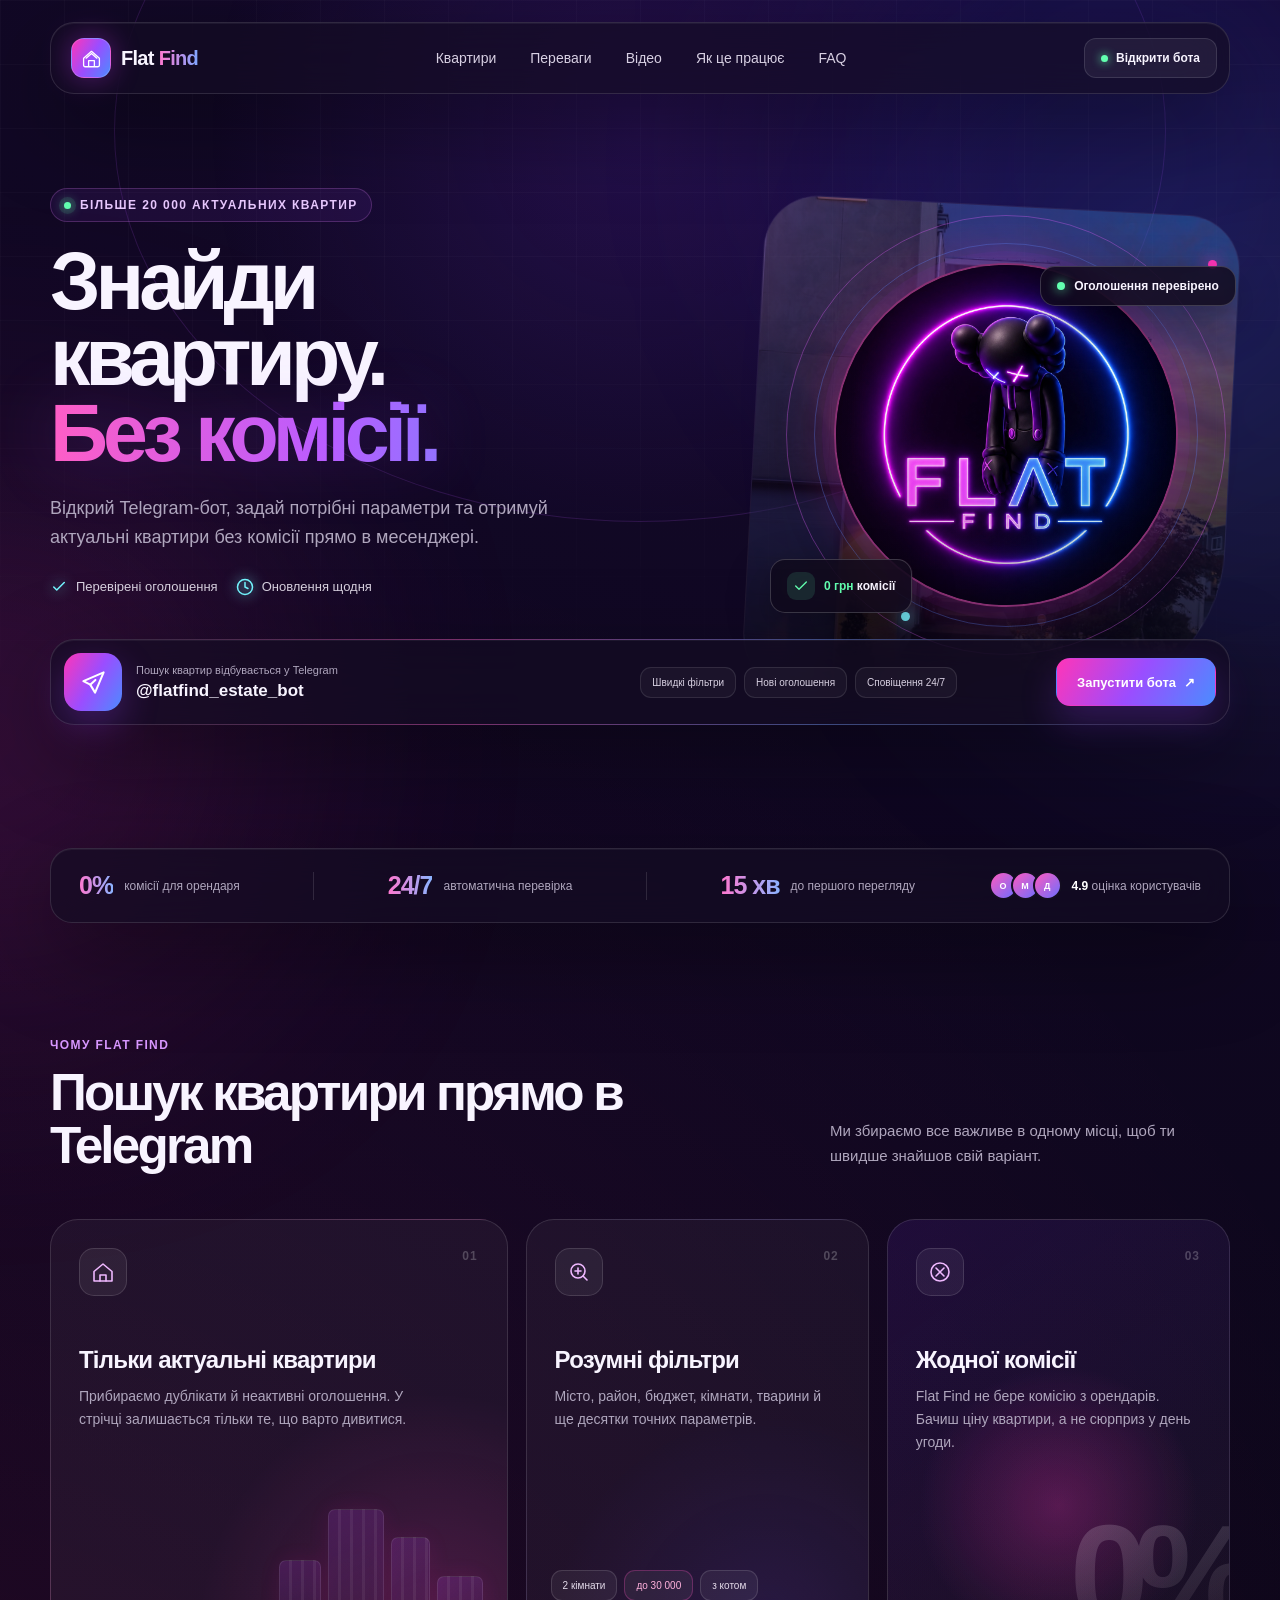
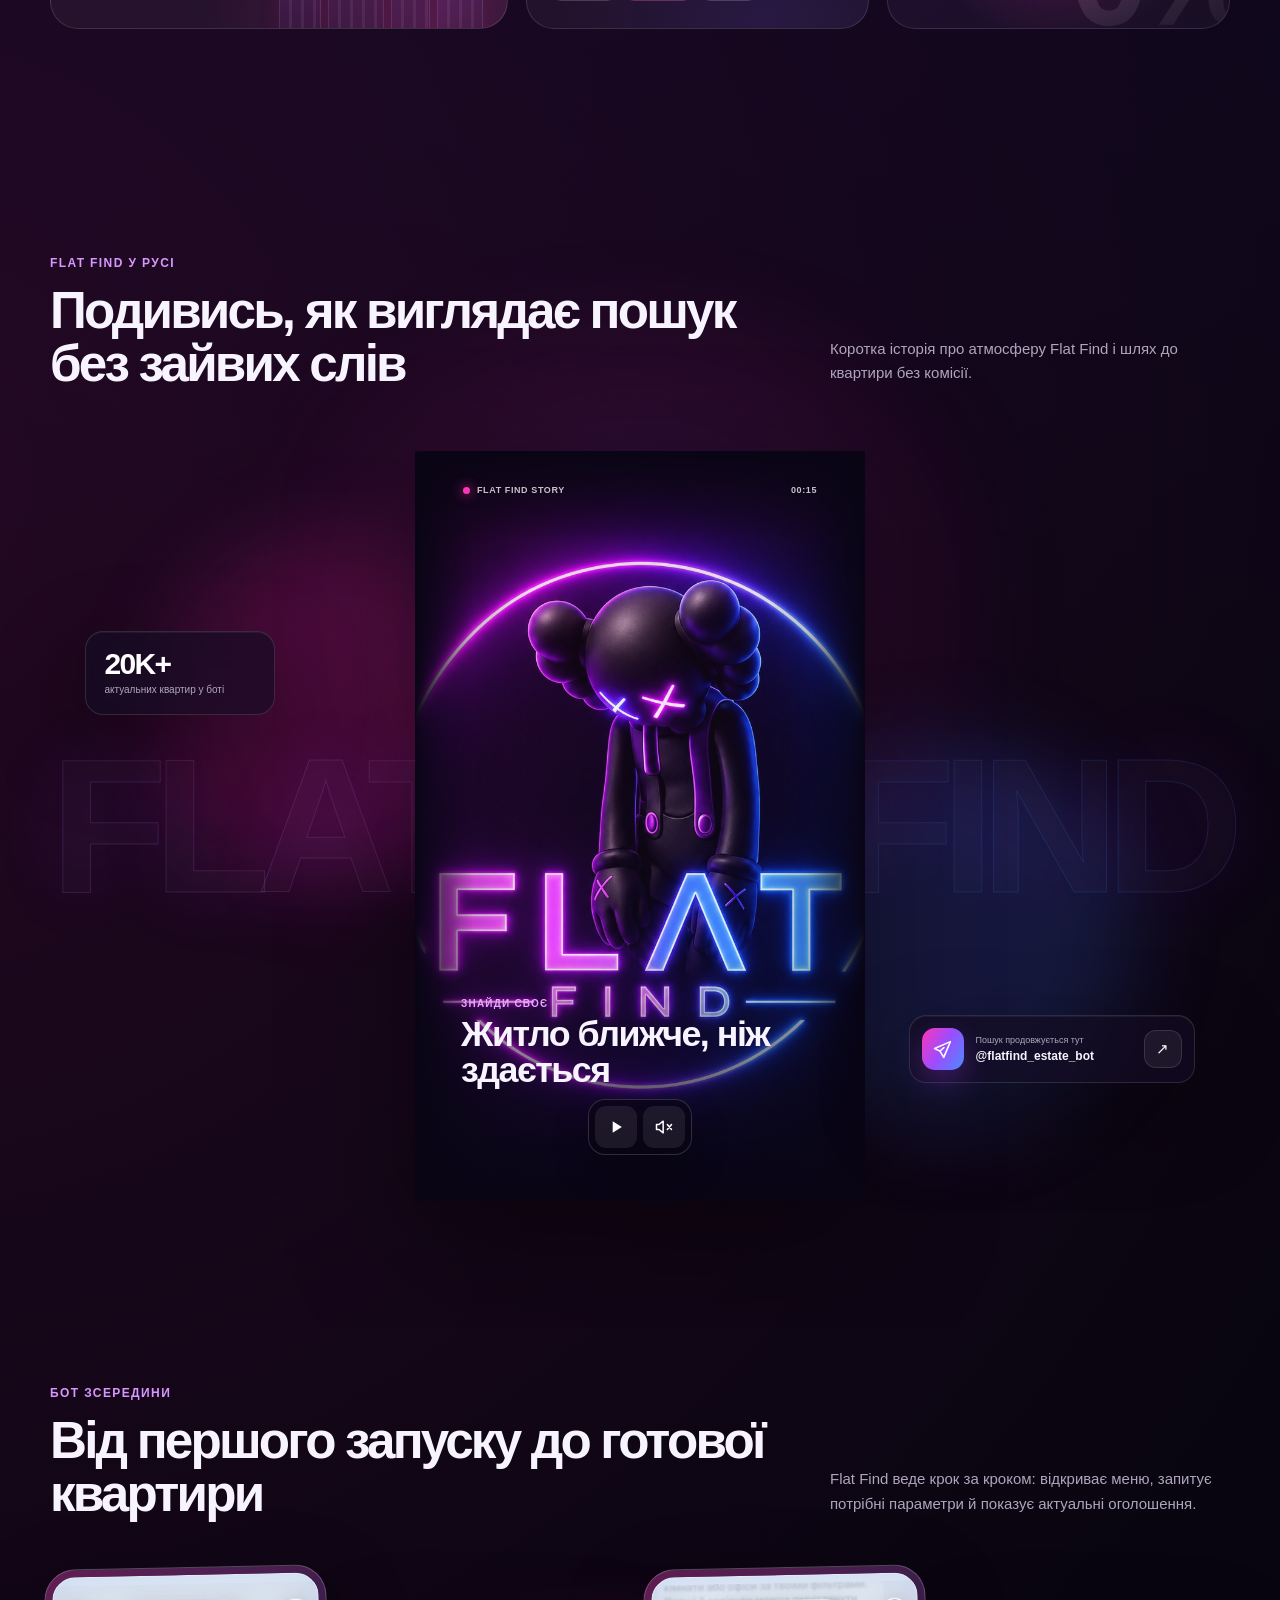
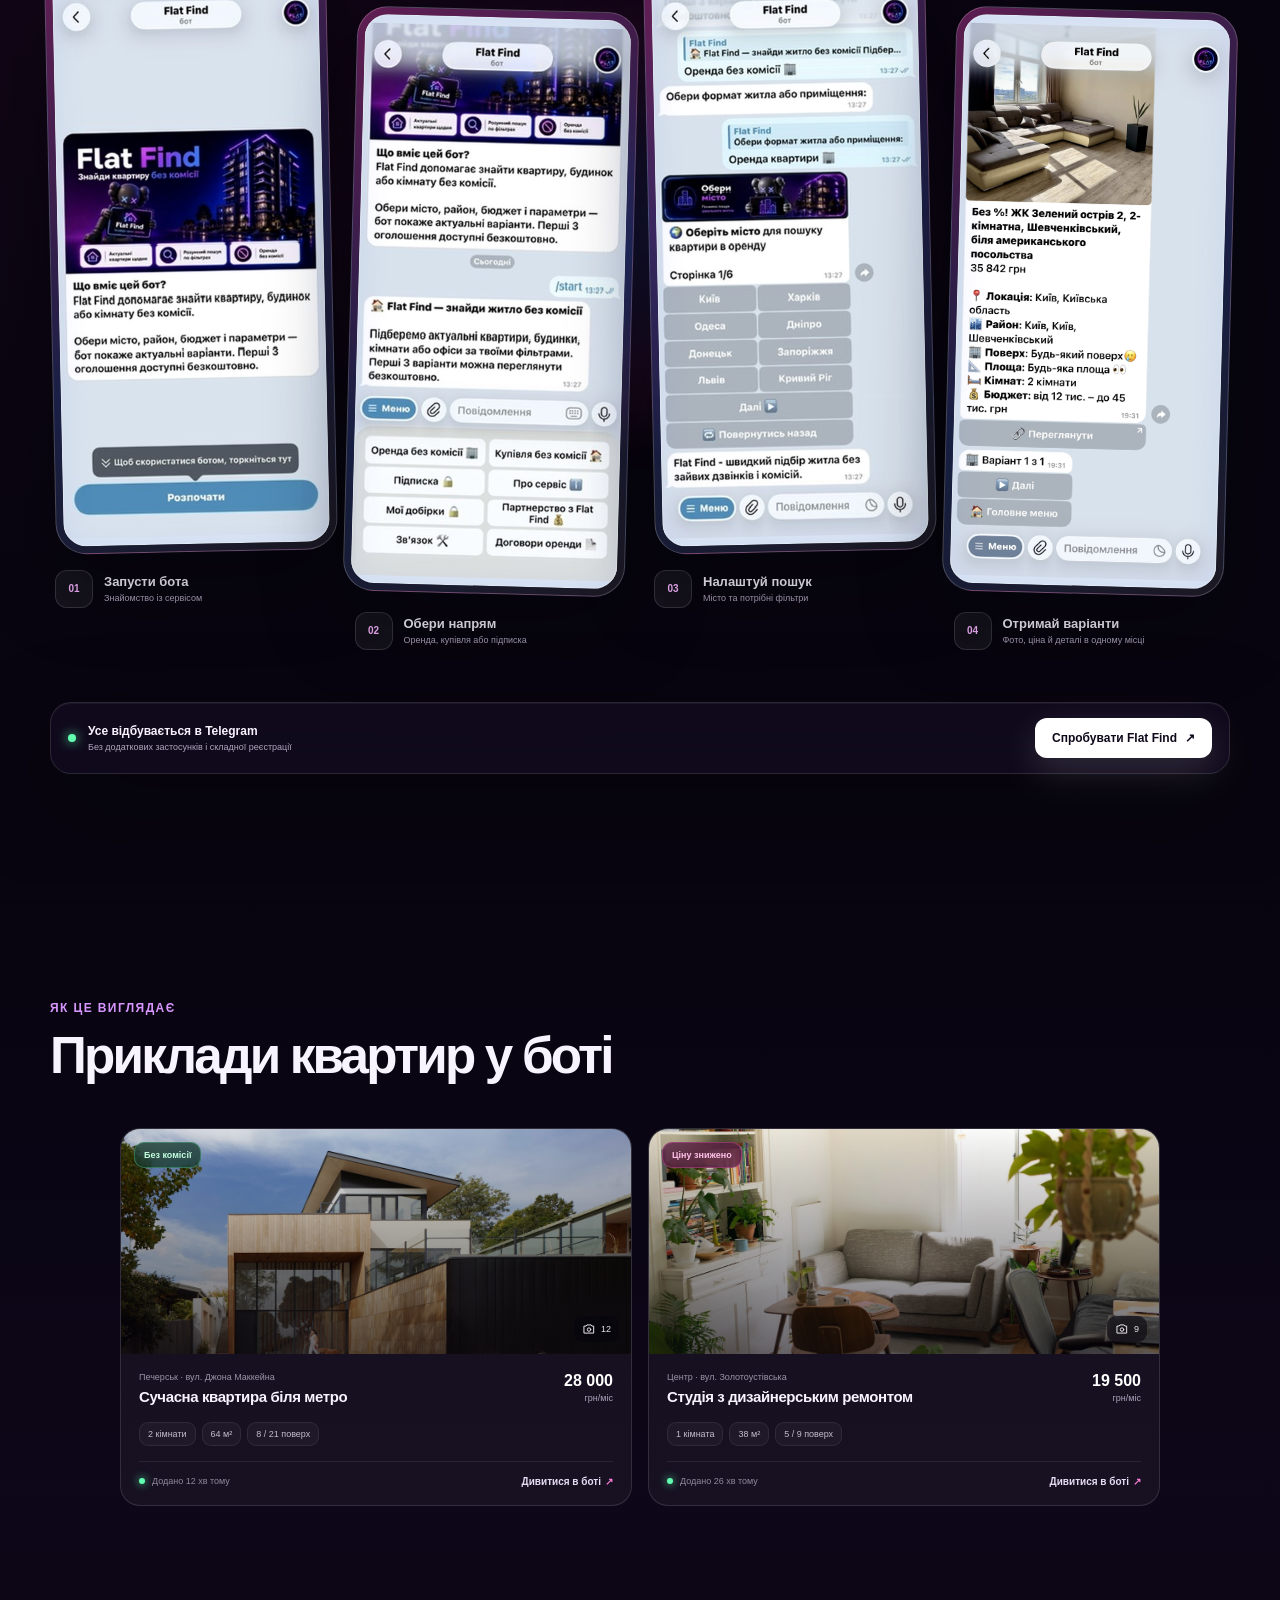
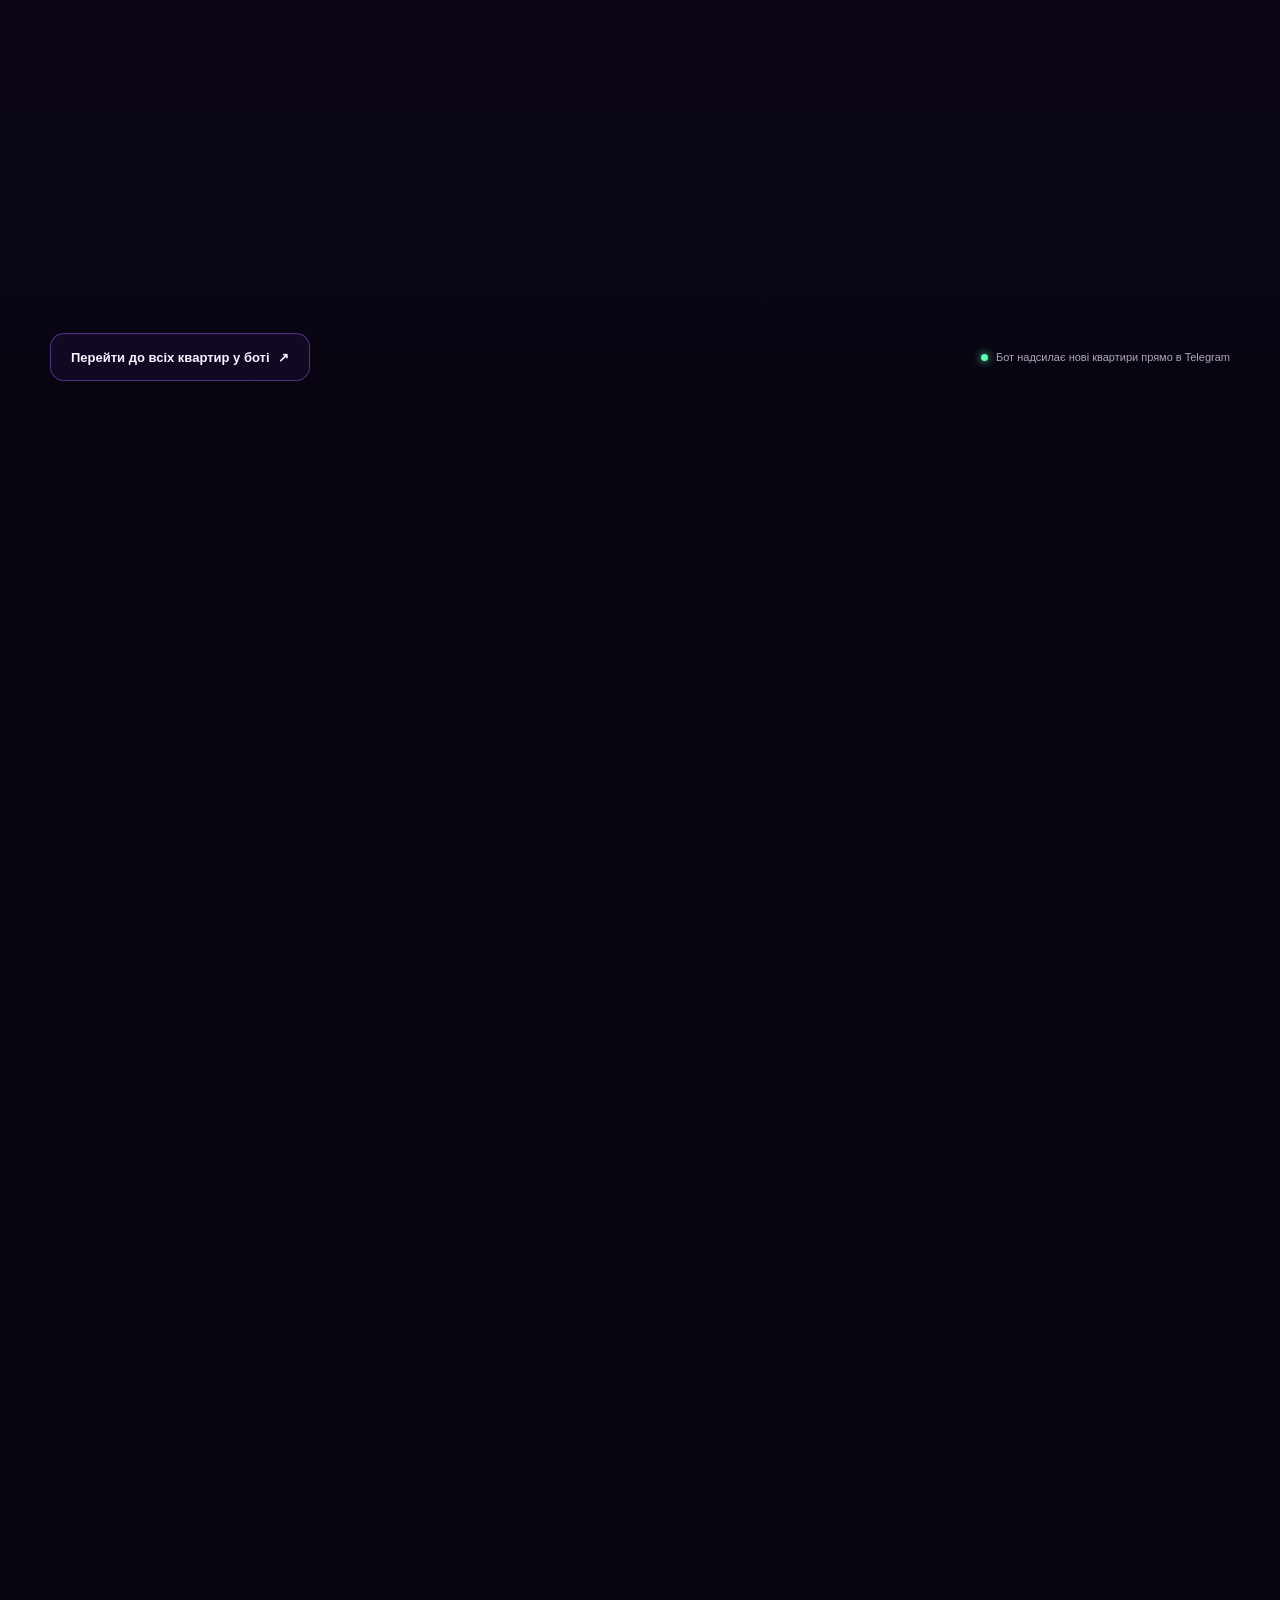
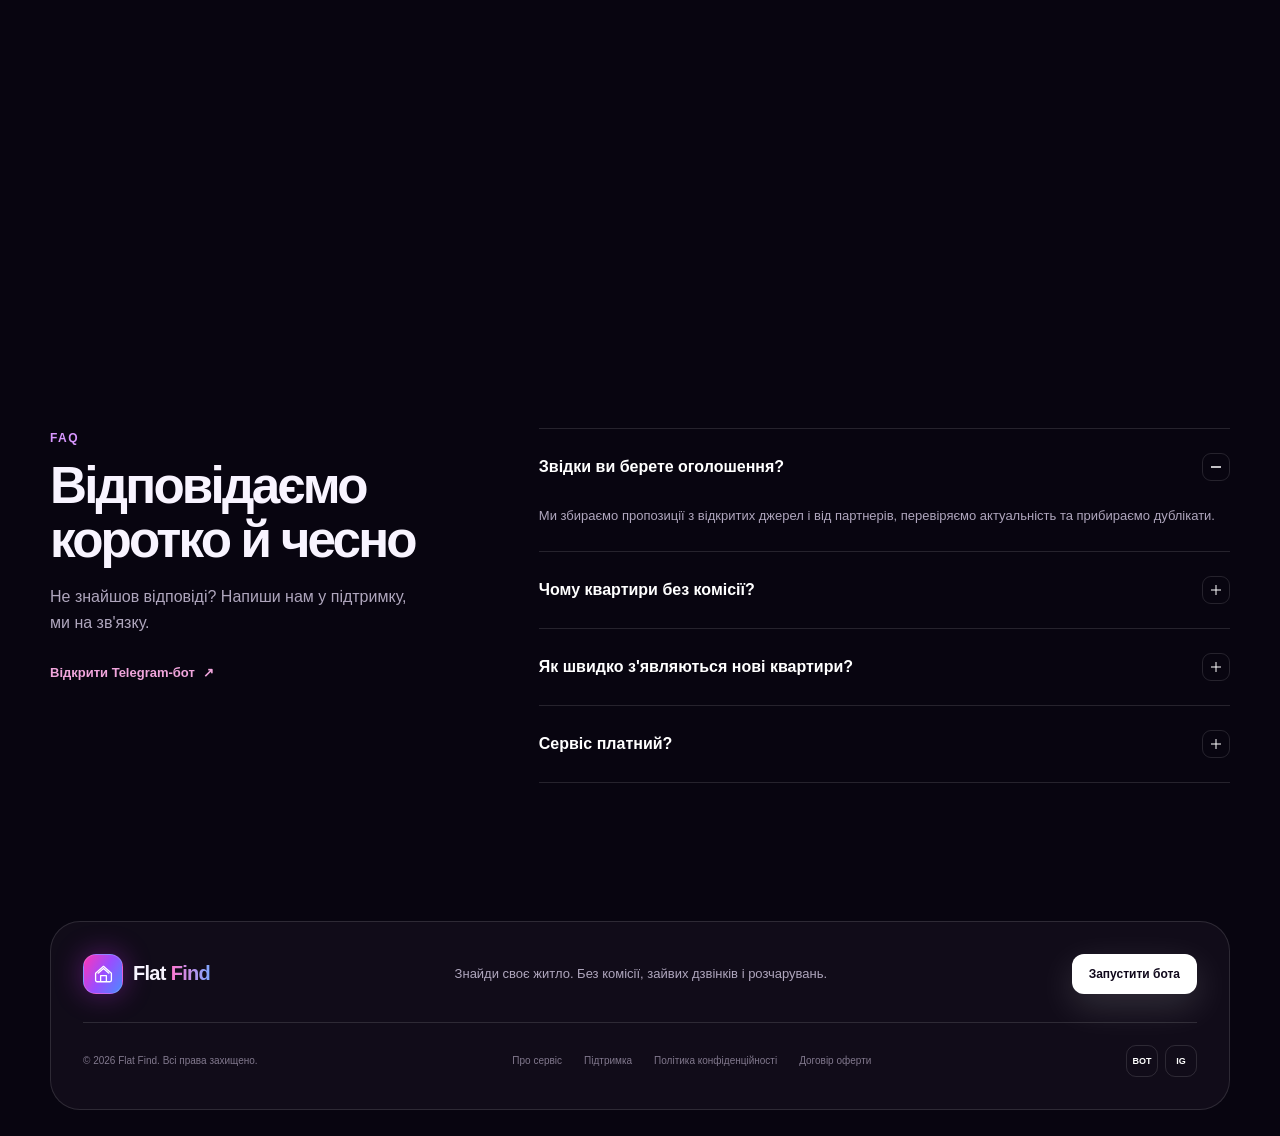
==== commit 182f3fbc: "Add files via upload" ====
--- a/index.html
+++ b/index.html
@@ -603,8 +603,8 @@
         <div class="footer__links">
           <a href="#advantages">Про сервіс</a>
           <a href="#faq">Підтримка</a>
-          <a href="privacy.html" target="_blank" rel="noopener">Політика конфіденційності</a>
-          <a href="offer.html" target="_blank" rel="noopener">Договір оферти</a>
+          <a href="privacy.html">Політика конфіденційності</a>
+          <a href="offer.html">Договір оферти</a>
         </div>
         <div class="footer__social">
           <a href="https://t.me/flatfind_estate_bot" target="_blank" rel="noreferrer" aria-label="Telegram bot">BOT</a>
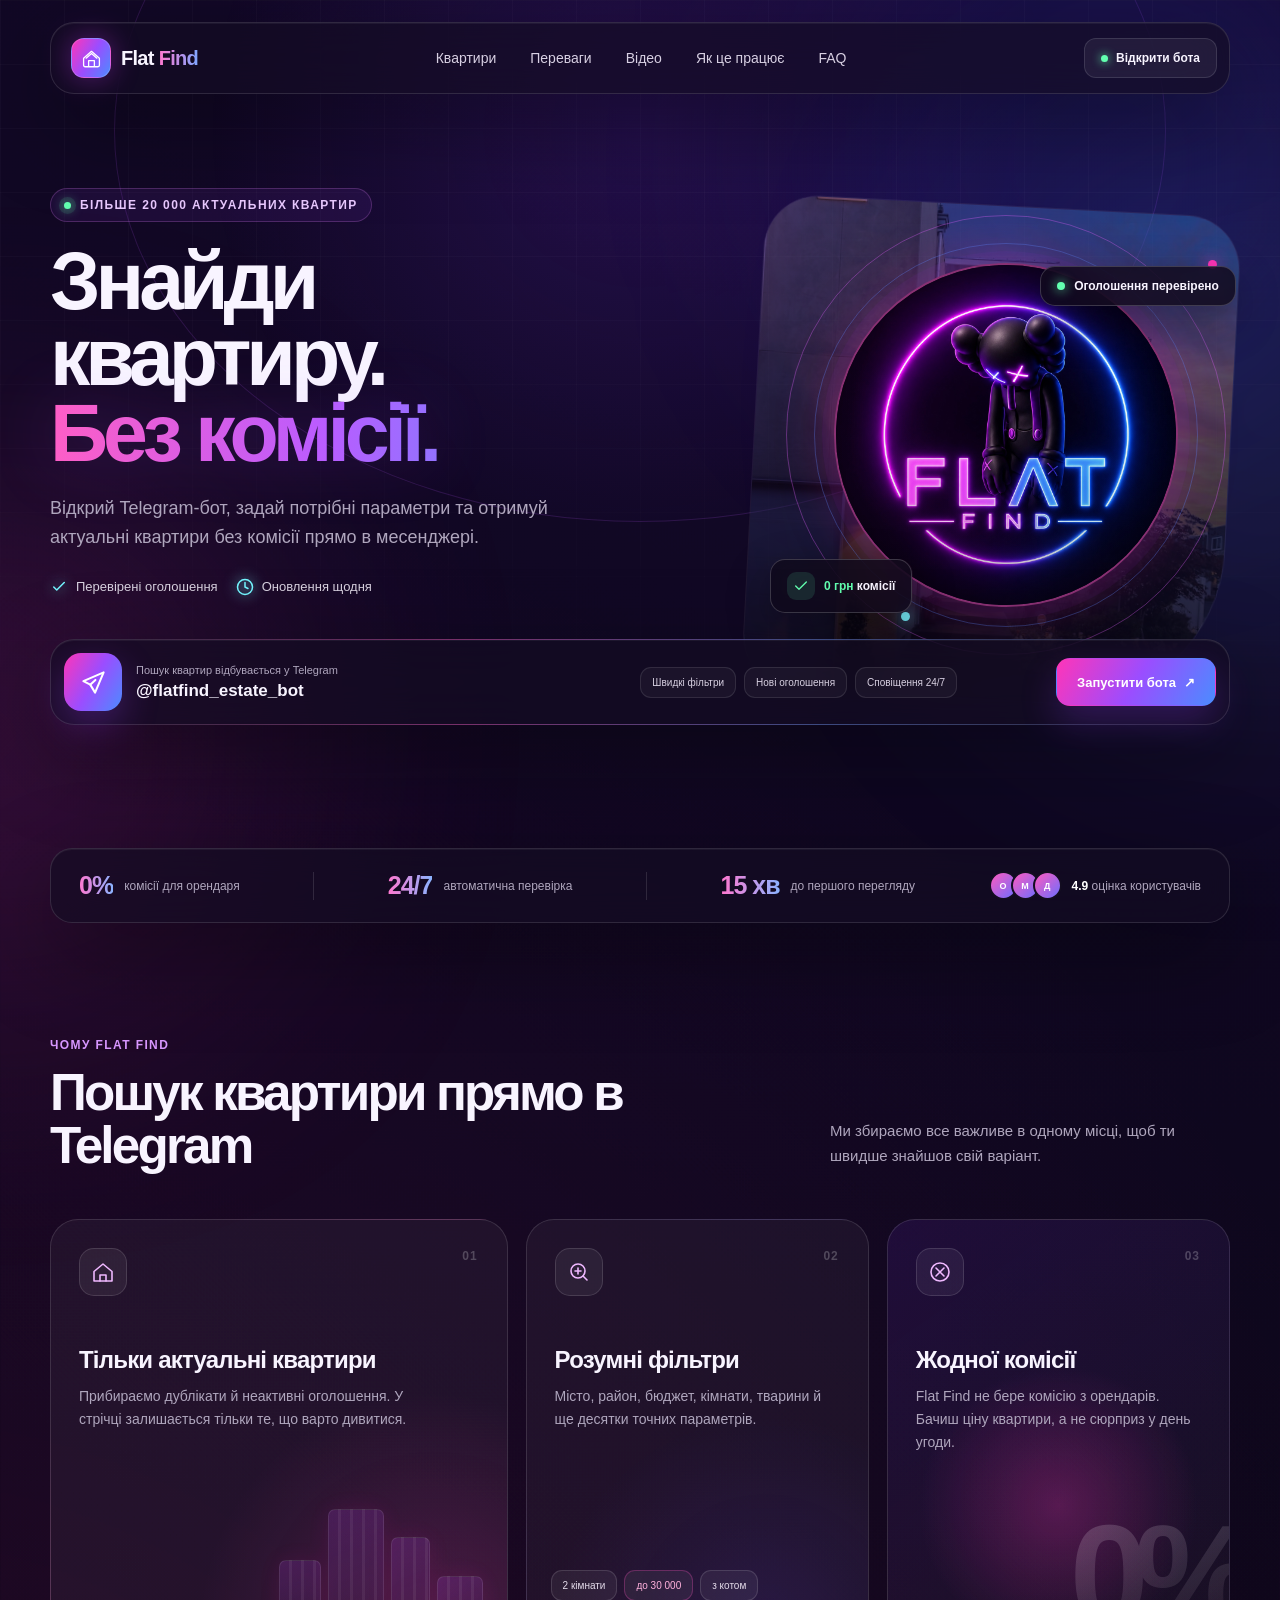
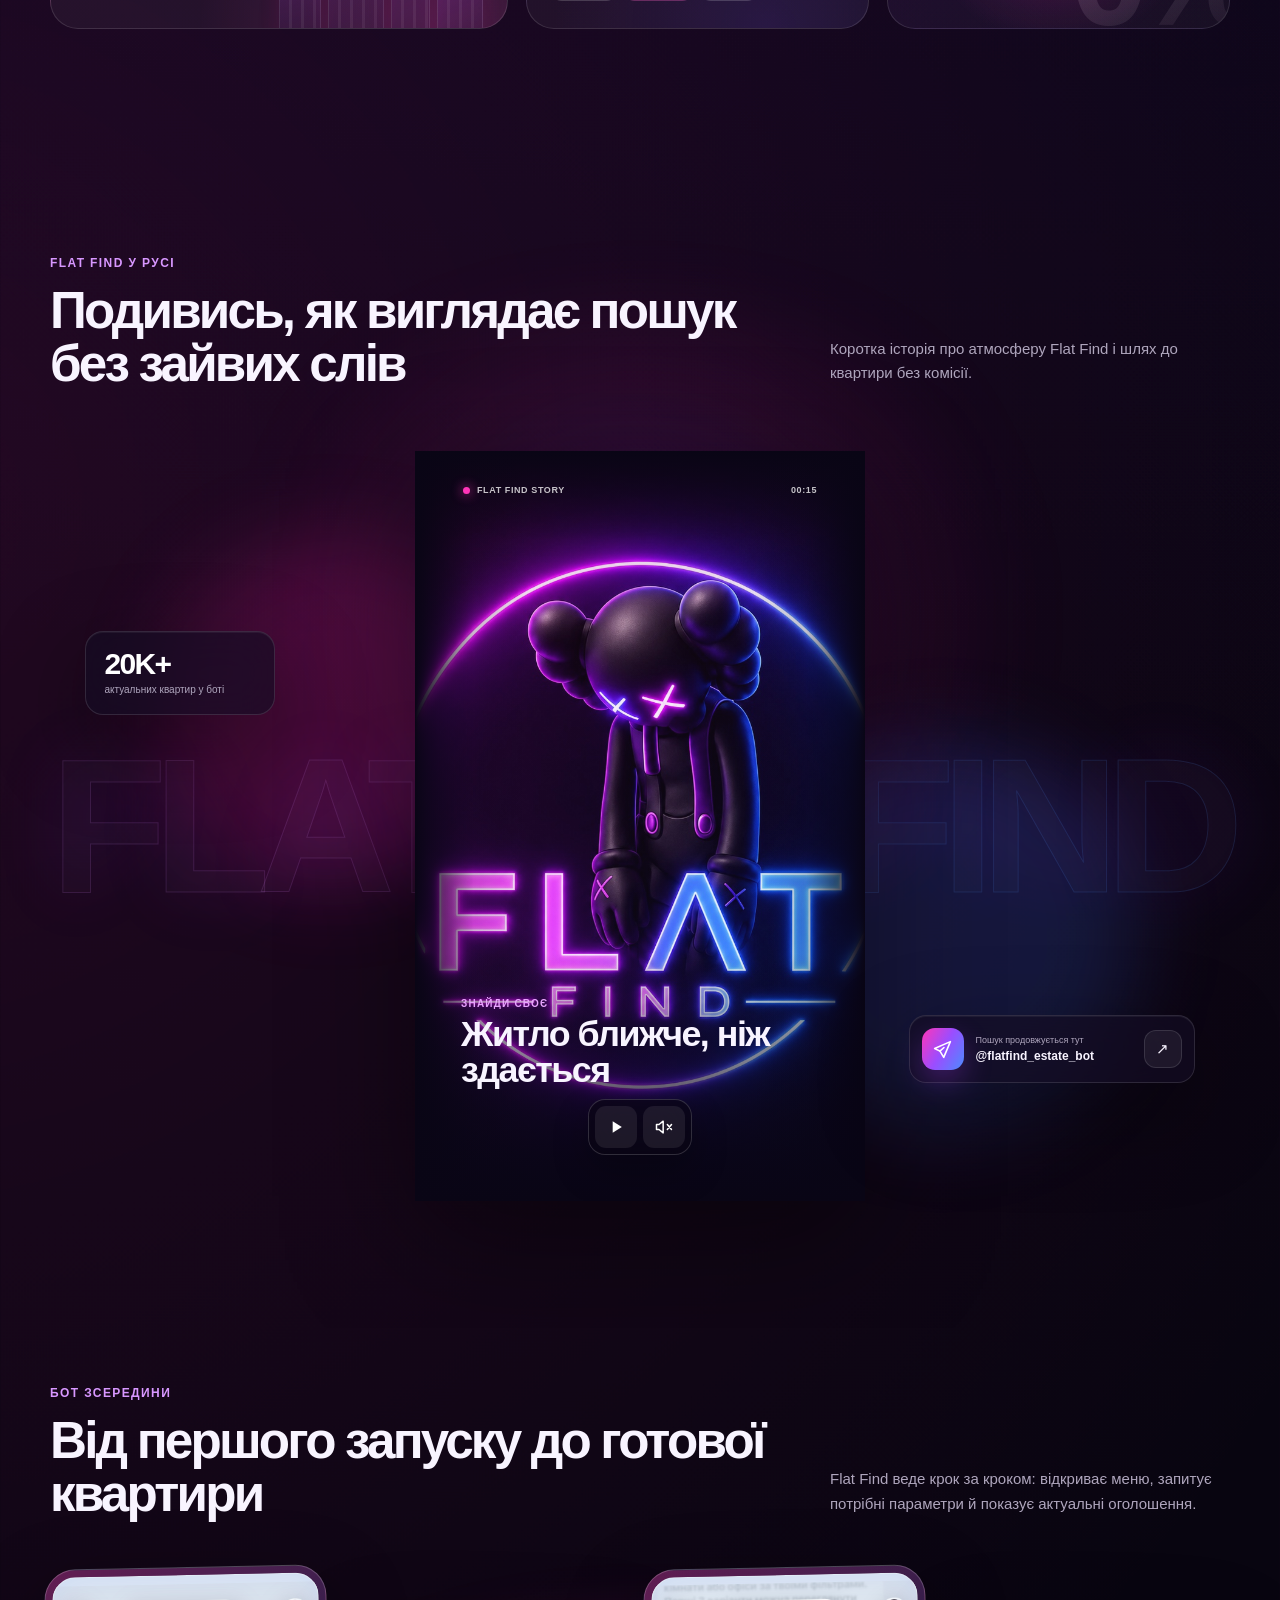
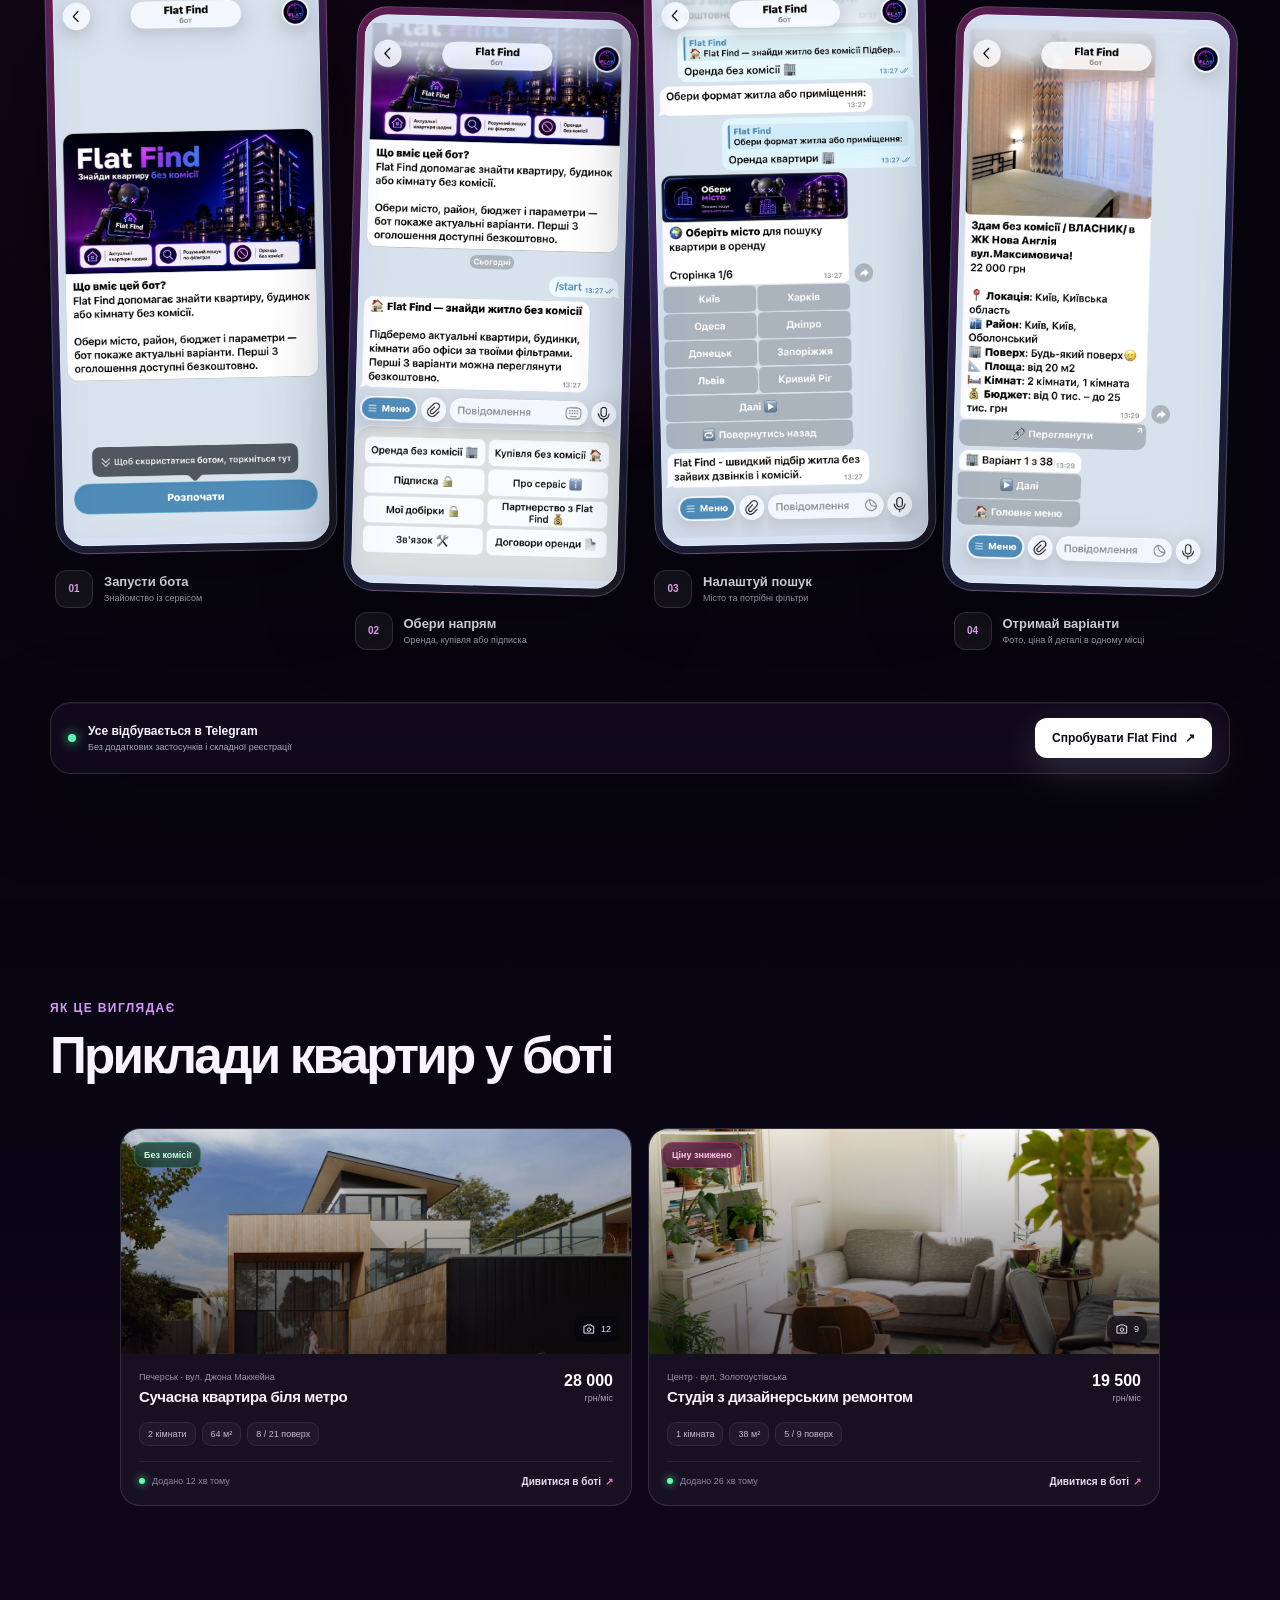
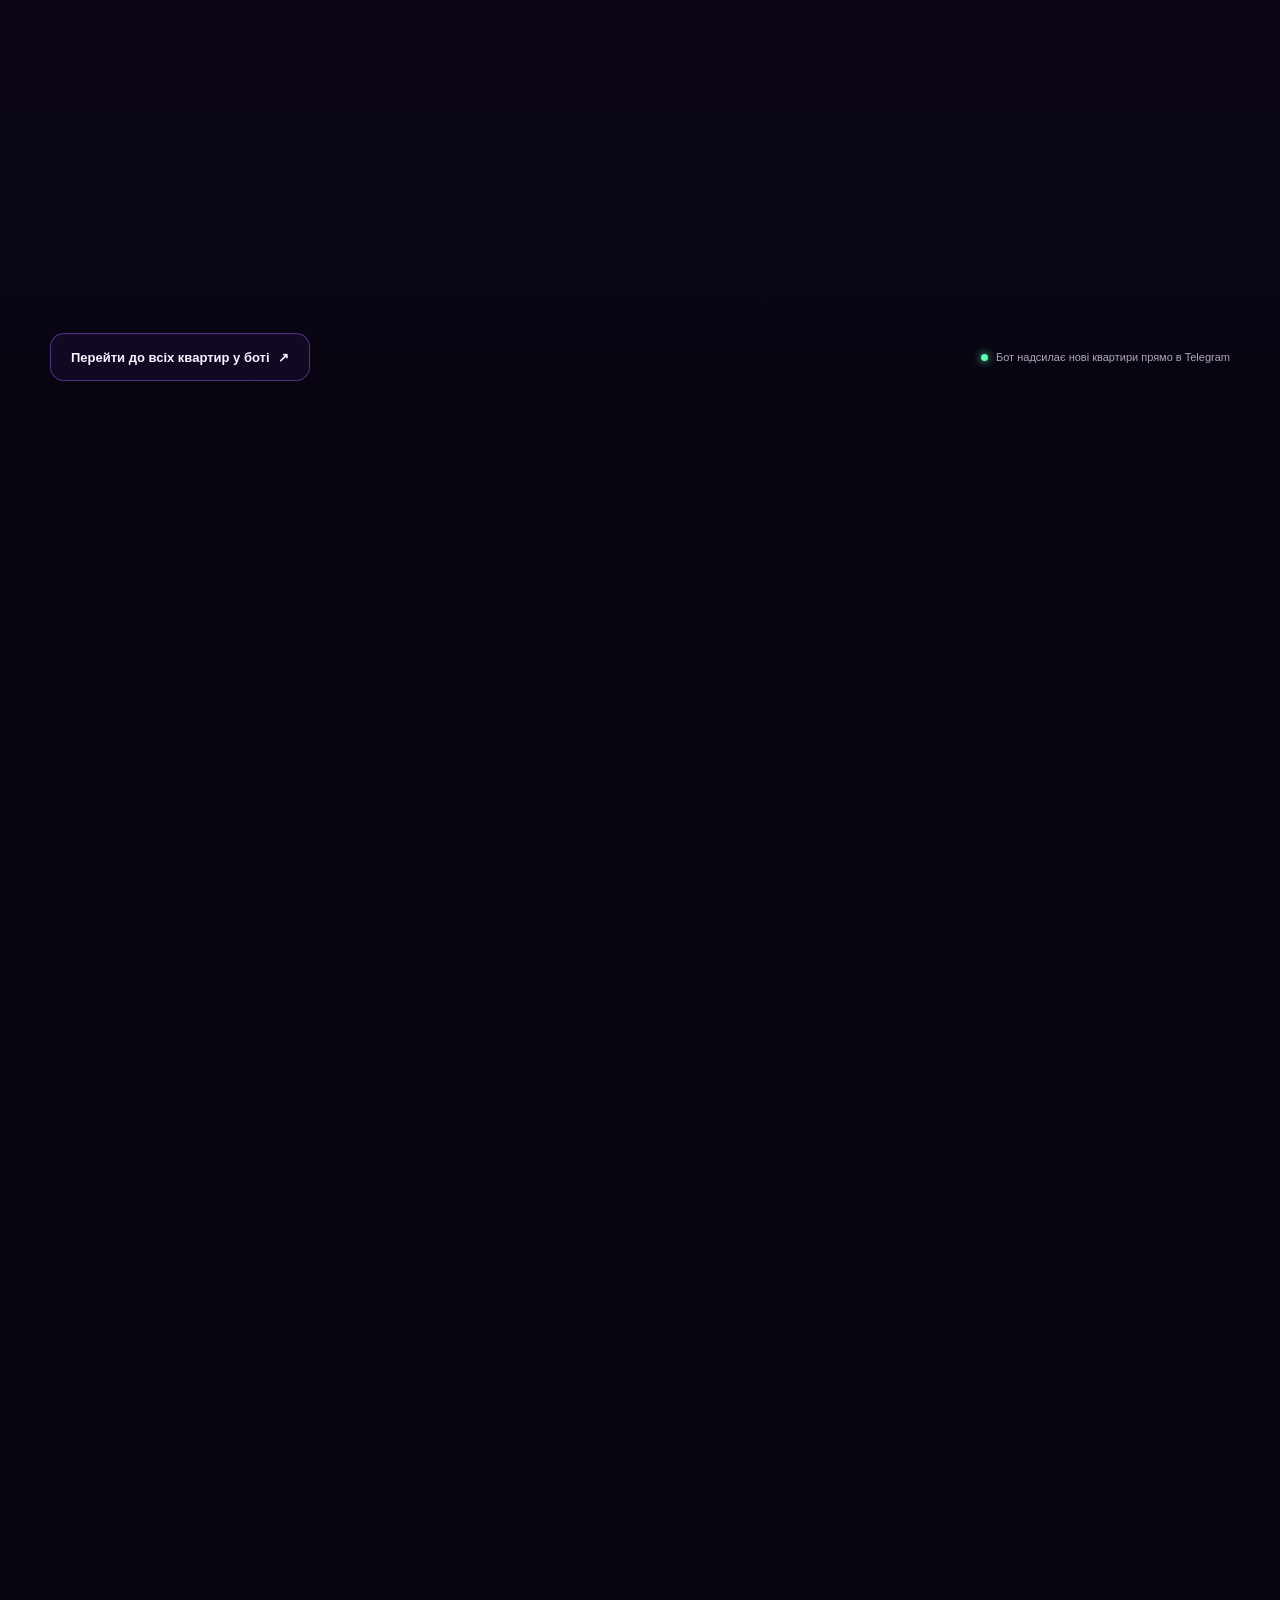
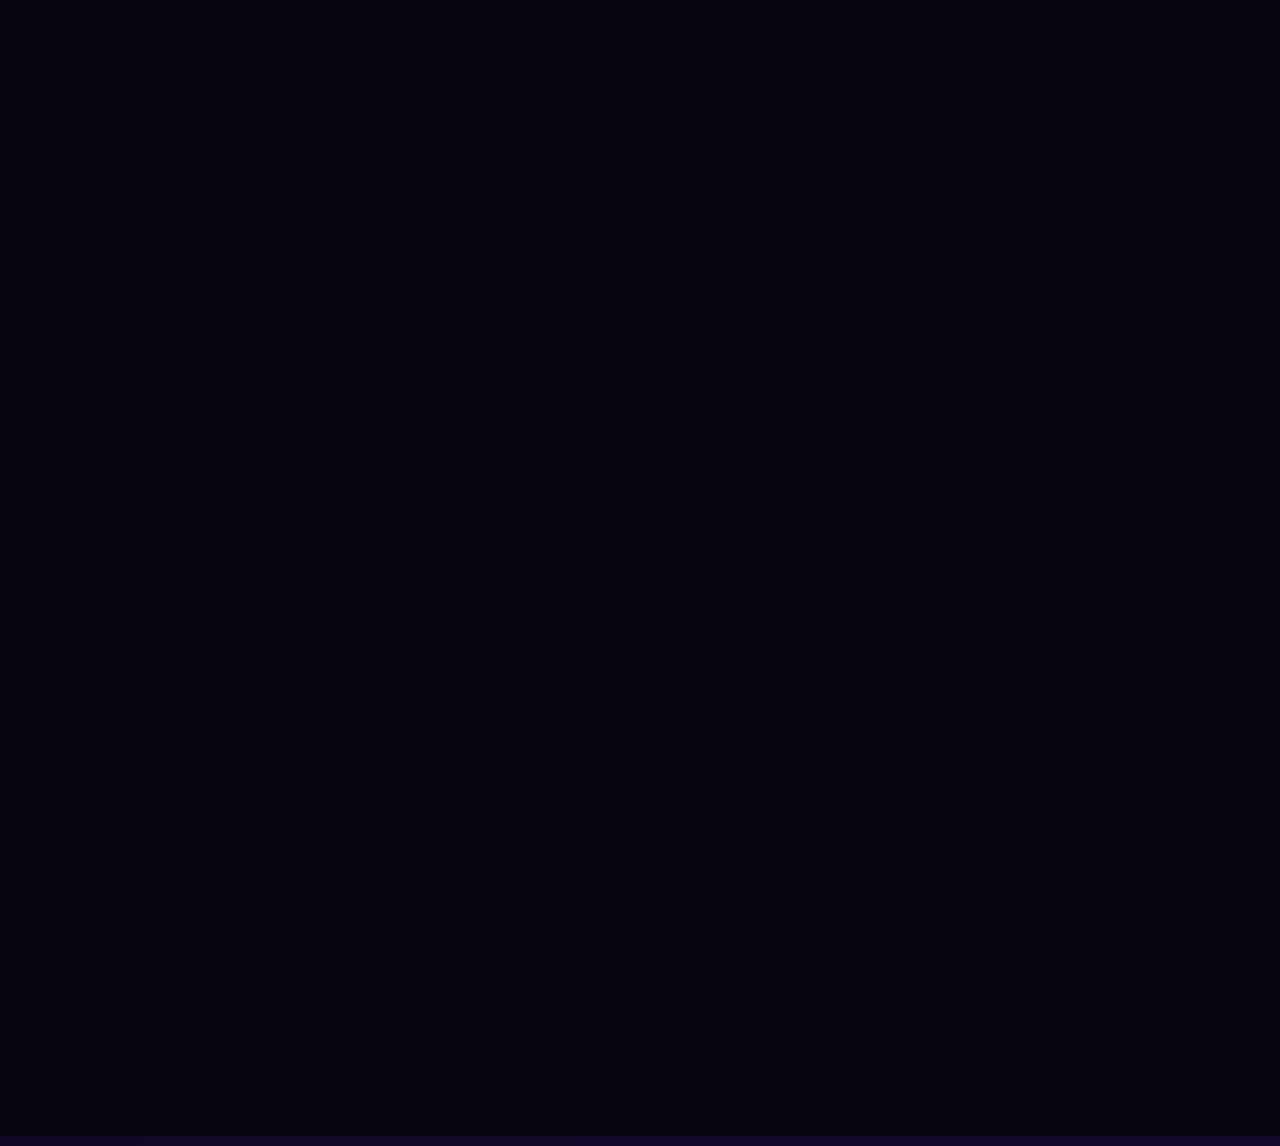
==== commit a58b0e99: "Add files via upload" ====
--- a/index.html
+++ b/index.html
@@ -292,7 +292,7 @@
         <div class="bot-screens__track">
           <article class="bot-shot">
             <div class="bot-shot__frame">
-              <img src="assets/screenshots/bot-welcome.jpg?v=20260615-6" alt="Стартовий екран Telegram-бота Flat Find" loading="lazy">
+              <img src="assets/screenshots/bot-welcome.jpg?v=20260615-7" alt="Стартовий екран Telegram-бота Flat Find" loading="lazy">
             </div>
             <div class="bot-shot__caption">
               <span>01</span>
@@ -302,7 +302,7 @@
 
           <article class="bot-shot">
             <div class="bot-shot__frame">
-              <img src="assets/screenshots/bot-menu.jpg?v=20260615-6" alt="Головне меню Telegram-бота Flat Find" loading="lazy">
+              <img src="assets/screenshots/bot-menu.jpg?v=20260615-7" alt="Головне меню Telegram-бота Flat Find" loading="lazy">
             </div>
             <div class="bot-shot__caption">
               <span>02</span>
@@ -312,7 +312,7 @@
 
           <article class="bot-shot">
             <div class="bot-shot__frame">
-              <img src="assets/screenshots/bot-city.jpg?v=20260615-6" alt="Вибір міста для пошуку квартири у Flat Find" loading="lazy">
+              <img src="assets/screenshots/bot-city.jpg?v=20260615-7" alt="Вибір міста для пошуку квартири у Flat Find" loading="lazy">
             </div>
             <div class="bot-shot__caption">
               <span>03</span>
@@ -322,7 +322,7 @@
 
           <article class="bot-shot">
             <div class="bot-shot__frame">
-              <img src="assets/screenshots/bot-listing.jpg?v=20260615-6" alt="Готове оголошення квартири у Telegram-боті Flat Find" loading="lazy">
+              <img src="assets/screenshots/bot-listing.jpg?v=20260615-7" alt="Готове оголошення квартири у Telegram-боті Flat Find" loading="lazy">
             </div>
             <div class="bot-shot__caption">
               <span>04</span>
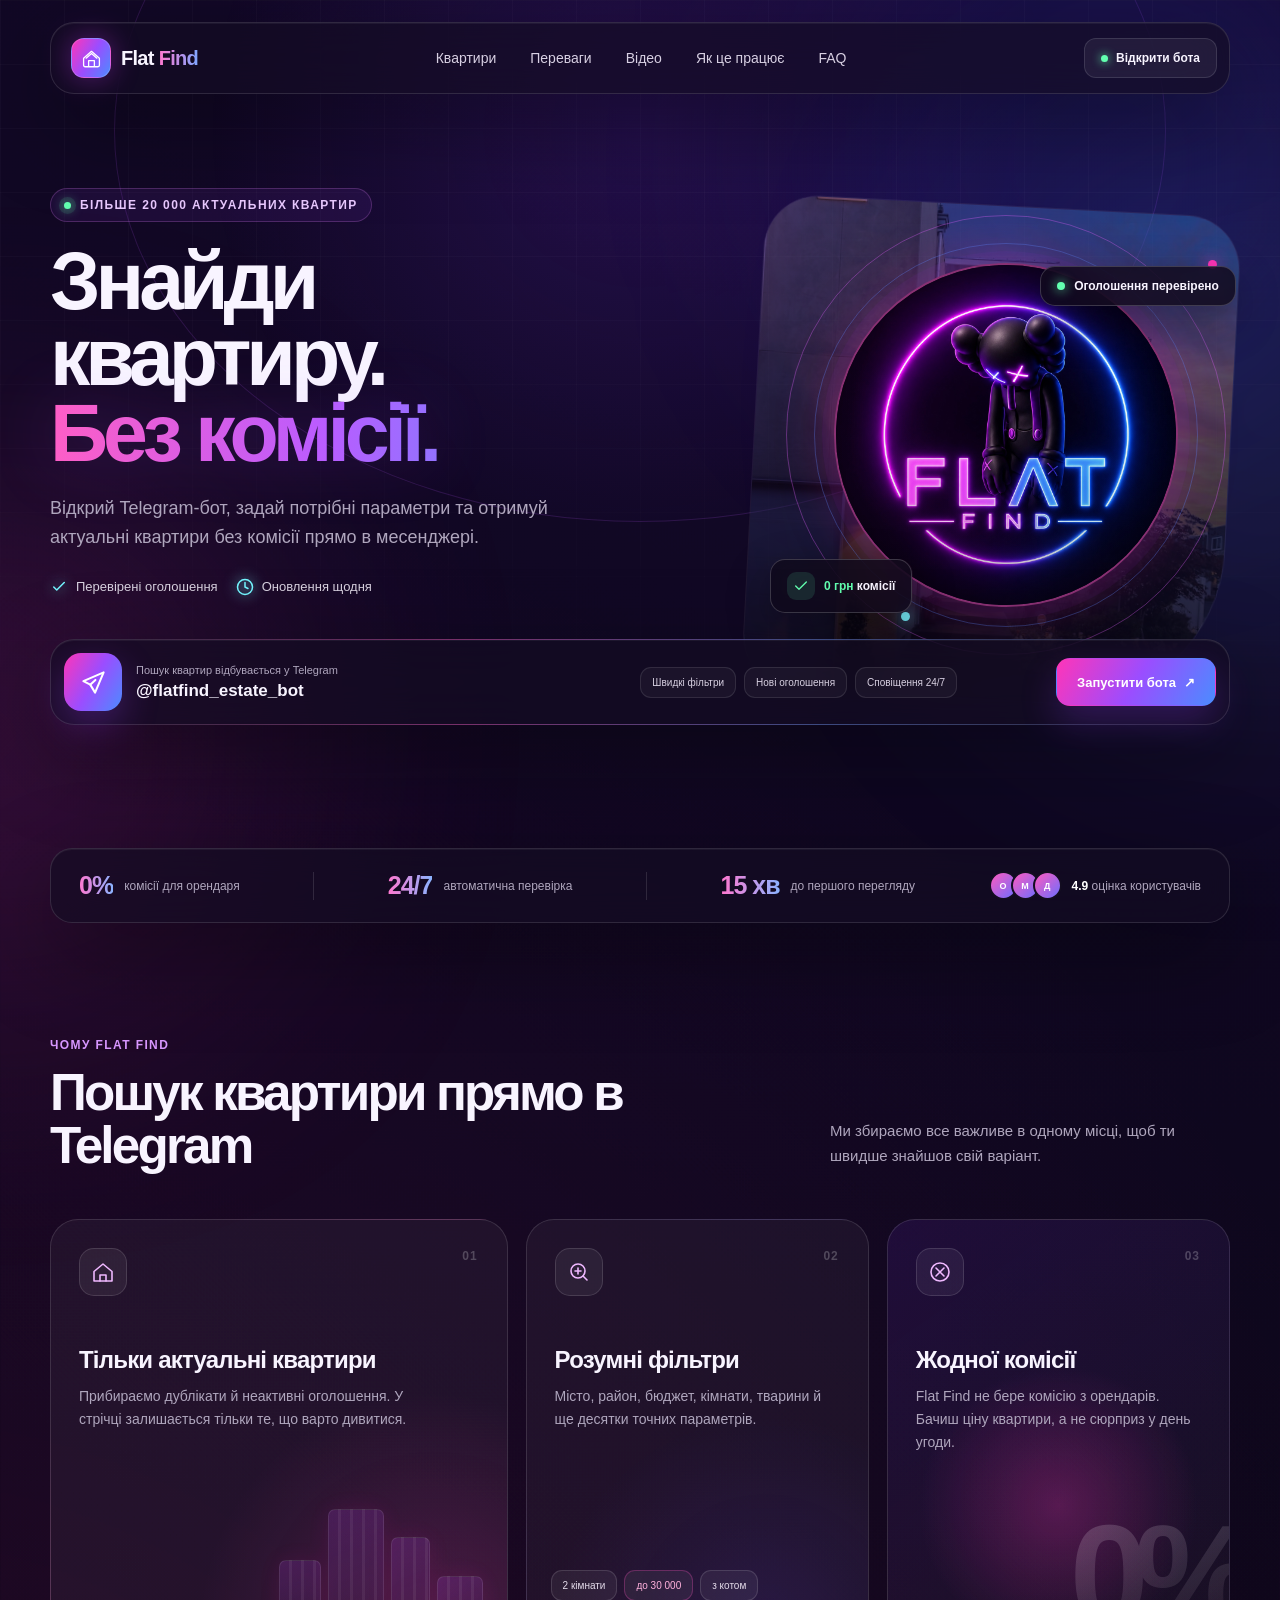
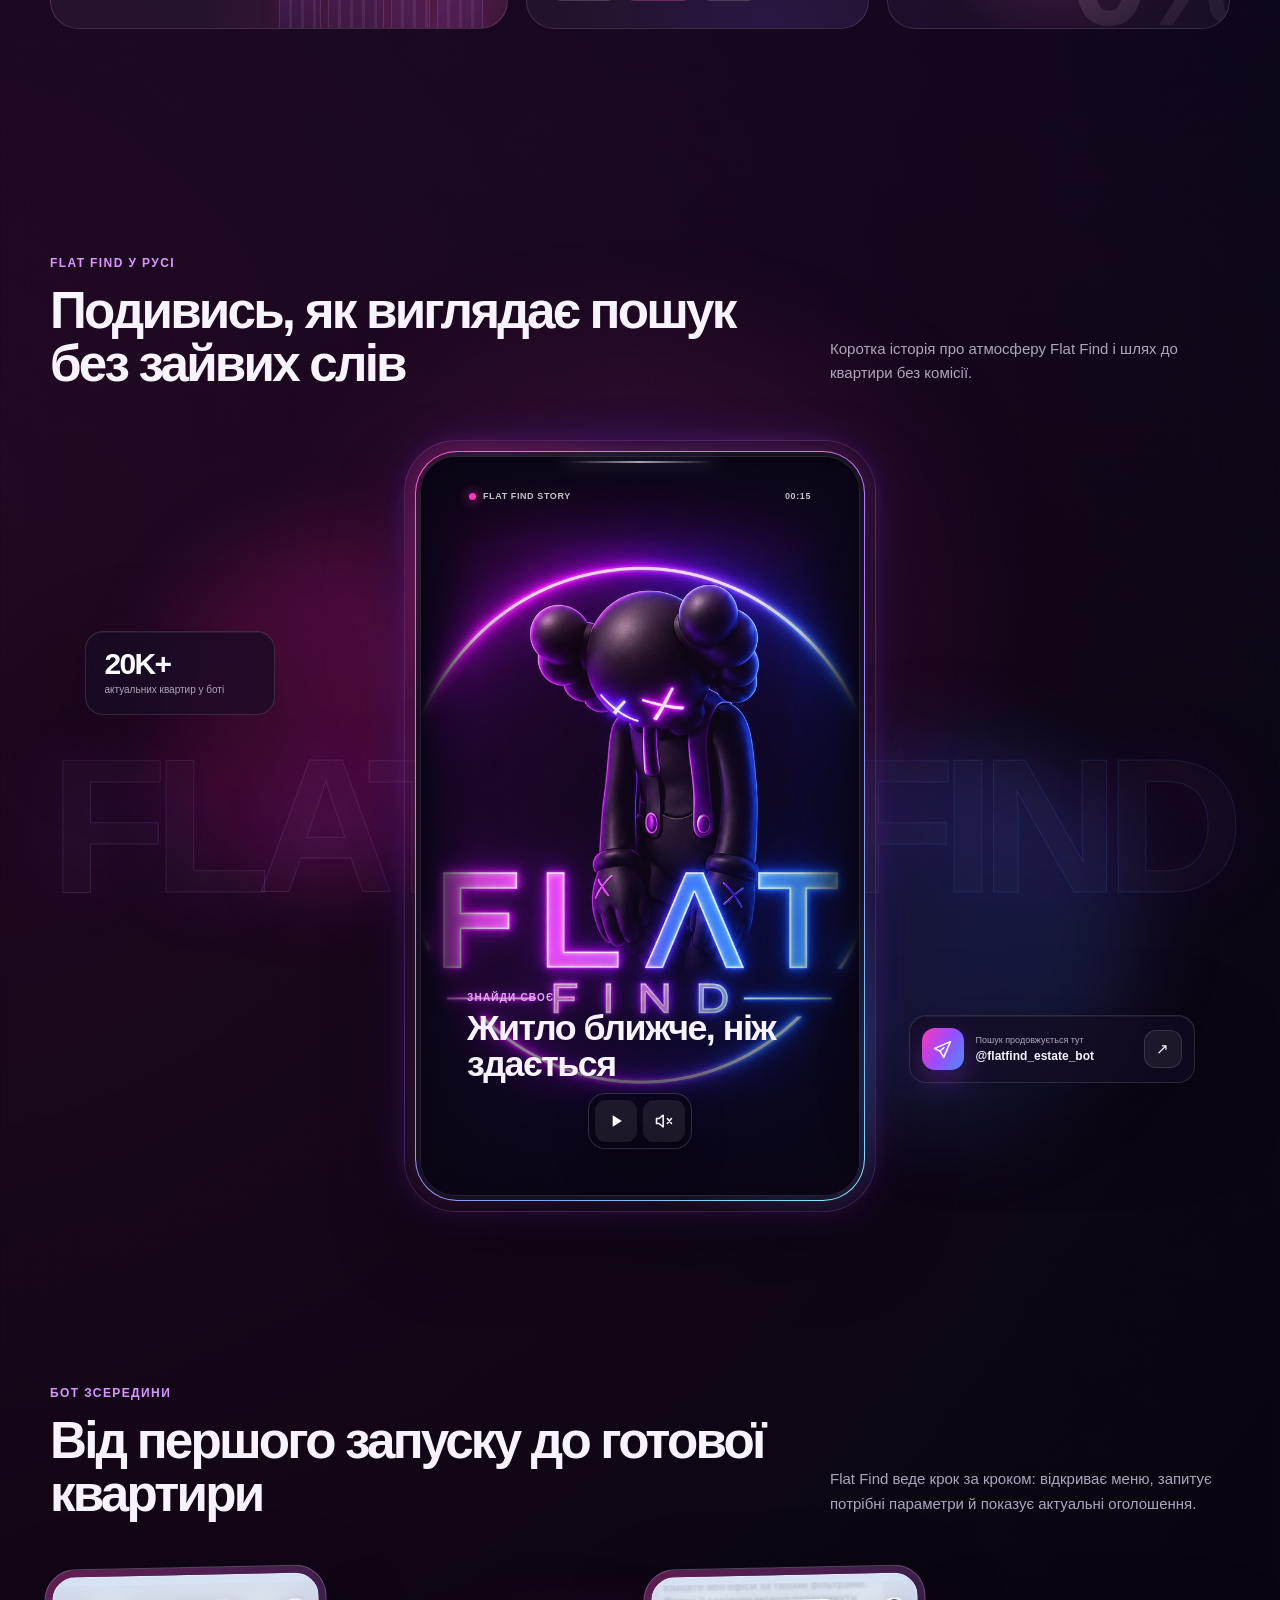
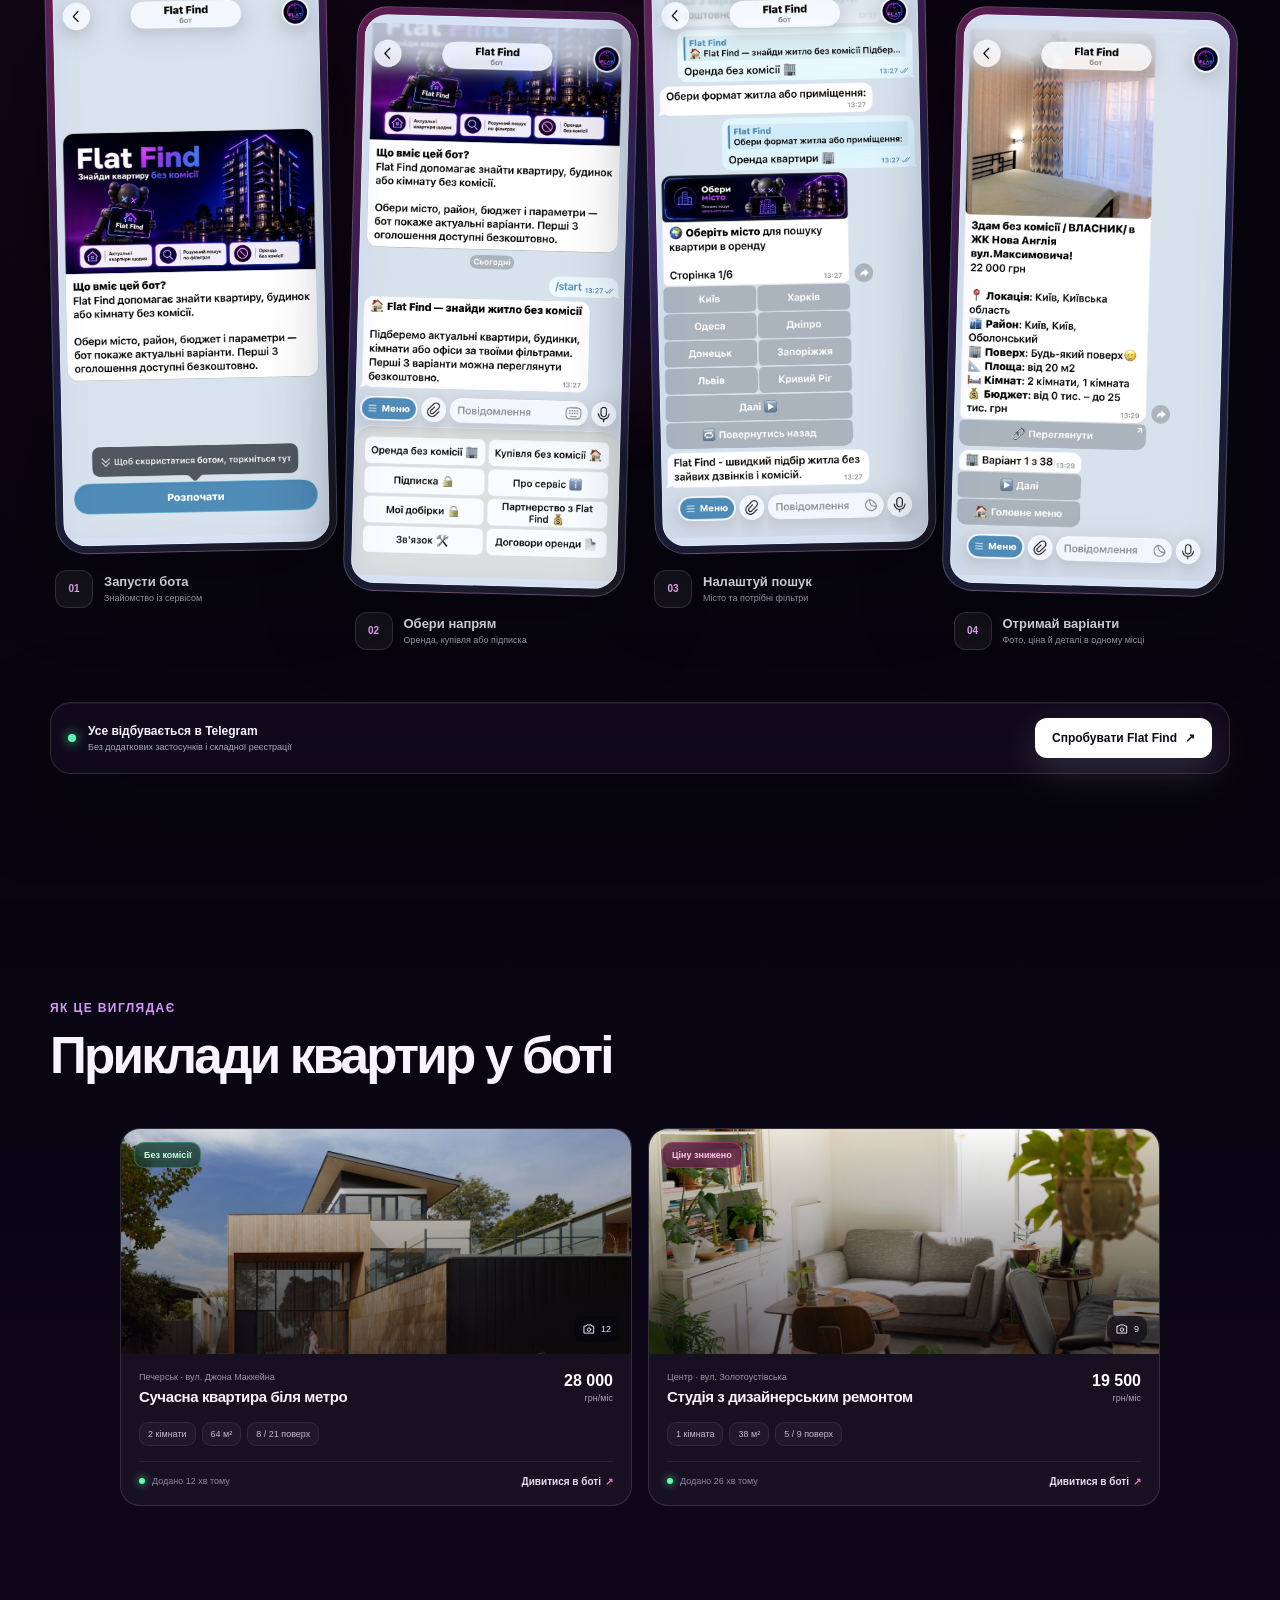
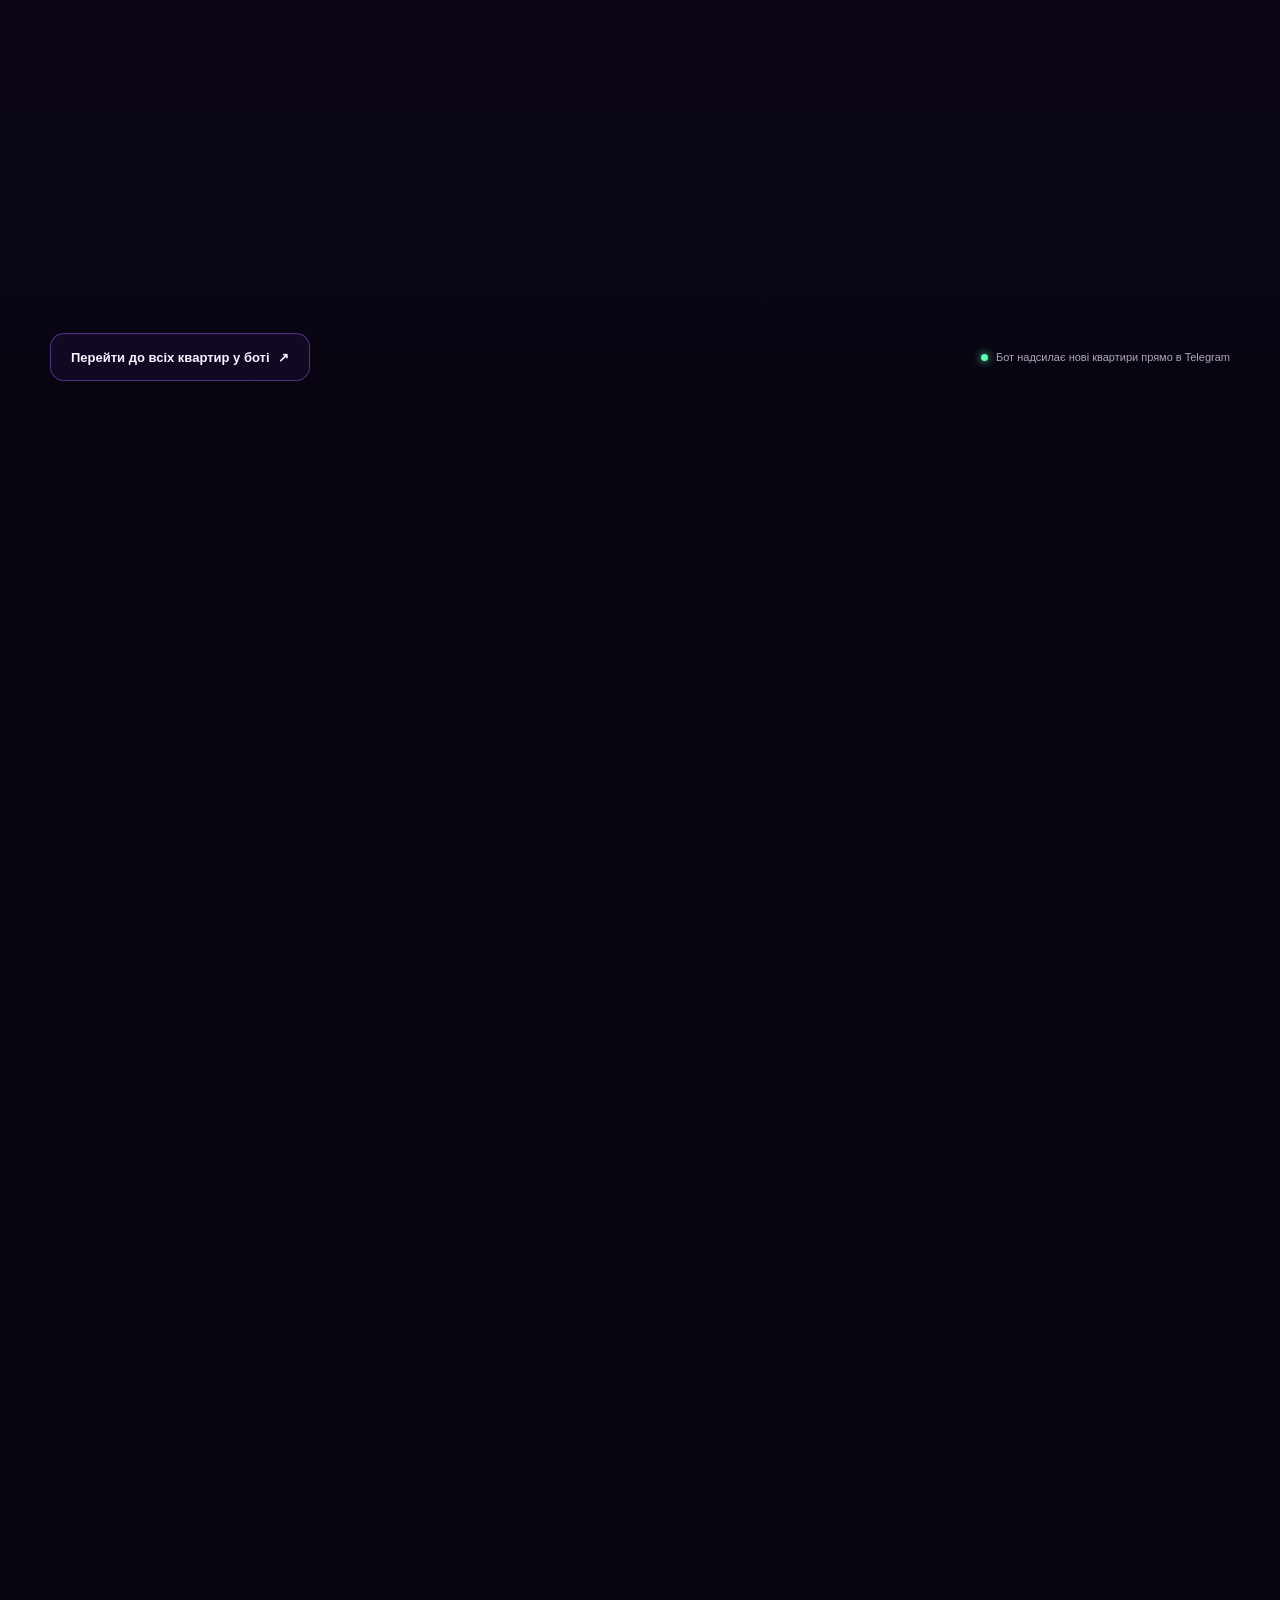
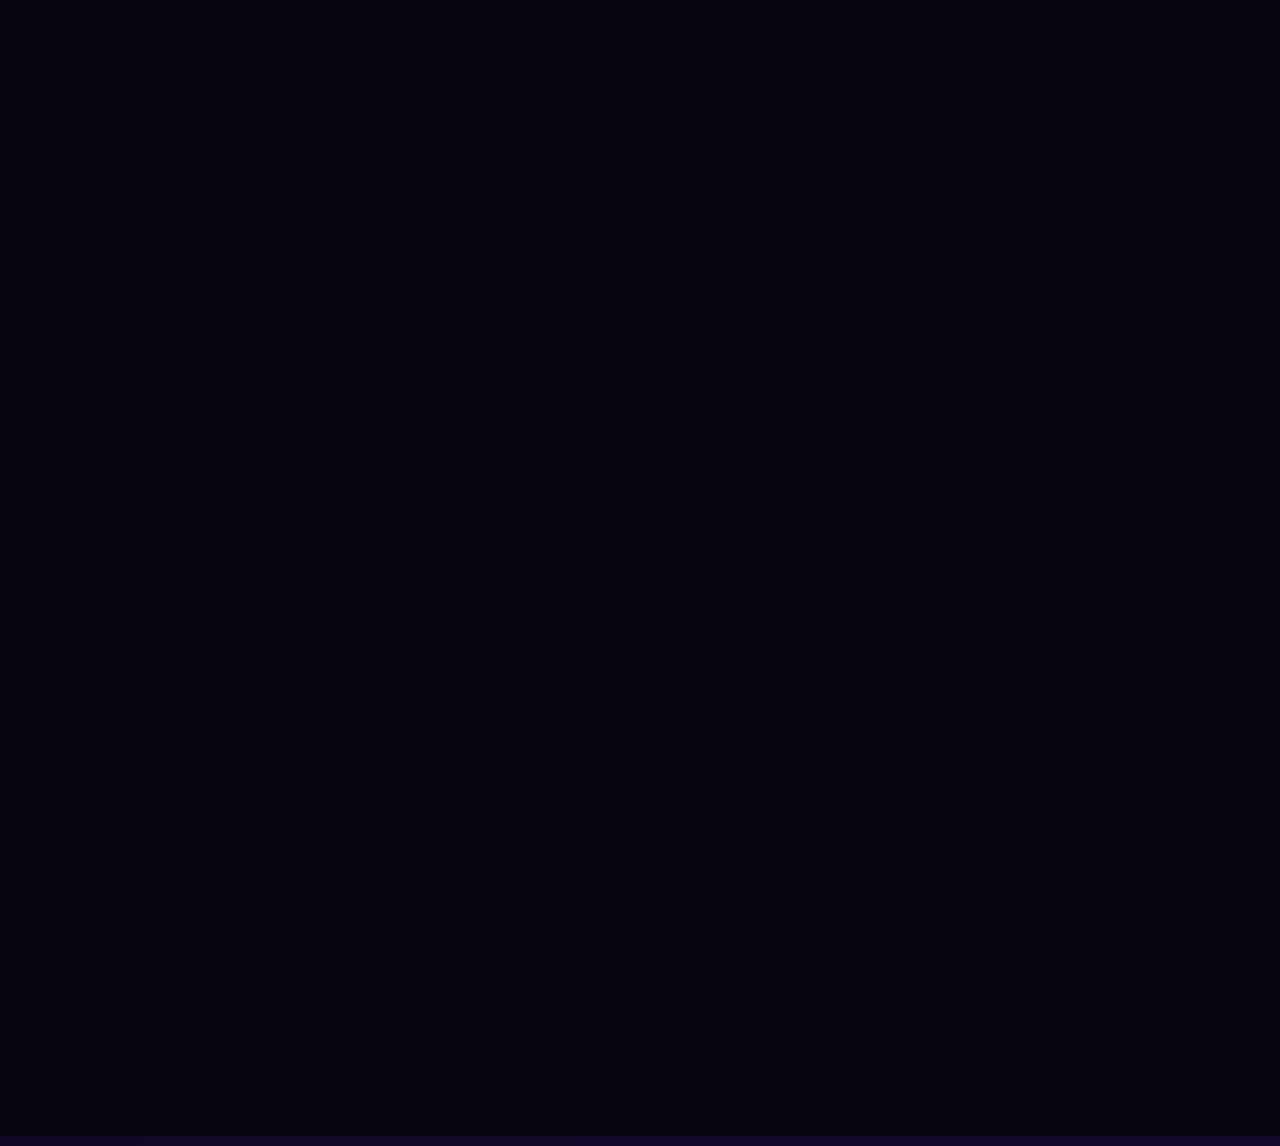
==== commit 113c350e: "Add files via upload" ====
--- a/index.html
+++ b/index.html
@@ -9,7 +9,7 @@
   <meta http-equiv="Expires" content="0">
   <meta name="description" content="Flat Find — Telegram-бот для пошуку актуальних квартир без комісії.">
   <title>Flat Find — знайди квартиру без комісії</title>
-  <link rel="stylesheet" href="styles.css?v=20260615-4">
+  <link rel="stylesheet" href="styles.css?v=20260615-5">
 </head>
 <body>
   <div class="page-glow page-glow--one"></div>
@@ -233,35 +233,37 @@
           </div>
 
           <article class="video-card video-card--cinematic" data-autoplay>
-            <video
-              class="brand-video"
-              playsinline
-              muted
-              loop
-              preload="metadata"
-              poster="assets/mascot.jpg?v=20260614-9"
-            >
-              <source src="assets/videos/flat-find-brand.mp4?v=20260614-9" type="video/mp4">
-              Ваш браузер не підтримує відео.
-            </video>
-            <div class="video-card__scrim"></div>
-            <div class="video-card__topline">
-              <span><i></i> Flat Find story</span>
-              <span>00:15</span>
-            </div>
-            <div class="video-card__caption">
-              <span>Знайди своє</span>
-              <strong>Житло ближче, ніж здається</strong>
-            </div>
-            <div class="video-card__controls">
-              <button class="video-control video-toggle" type="button" aria-label="Відтворити відео">
-                <svg class="video-icon video-icon--play" viewBox="0 0 24 24" aria-hidden="true"><path d="m8 5 11 7-11 7z"/></svg>
-                <svg class="video-icon video-icon--pause" viewBox="0 0 24 24" aria-hidden="true"><path d="M9 5v14M15 5v14"/></svg>
-              </button>
-              <button class="video-control video-mute" type="button" aria-label="Увімкнути звук">
-                <svg class="video-icon video-icon--muted" viewBox="0 0 24 24" aria-hidden="true"><path d="M11 5 6 9H3v6h3l5 4zM16 9l5 6M21 9l-5 6"/></svg>
-                <svg class="video-icon video-icon--sound" viewBox="0 0 24 24" aria-hidden="true"><path d="M11 5 6 9H3v6h3l5 4zM15 9a4 4 0 0 1 0 6M18 6a8 8 0 0 1 0 12"/></svg>
-              </button>
+            <div class="video-card__screen">
+              <video
+                class="brand-video"
+                playsinline
+                muted
+                loop
+                preload="metadata"
+                poster="assets/mascot.jpg?v=20260614-9"
+              >
+                <source src="assets/videos/flat-find-brand.mp4?v=20260614-9" type="video/mp4">
+                Ваш браузер не підтримує відео.
+              </video>
+              <div class="video-card__scrim"></div>
+              <div class="video-card__topline">
+                <span><i></i> Flat Find story</span>
+                <span>00:15</span>
+              </div>
+              <div class="video-card__caption">
+                <span>Знайди своє</span>
+                <strong>Житло ближче, ніж здається</strong>
+              </div>
+              <div class="video-card__controls">
+                <button class="video-control video-toggle" type="button" aria-label="Відтворити відео">
+                  <svg class="video-icon video-icon--play" viewBox="0 0 24 24" aria-hidden="true"><path d="m8 5 11 7-11 7z"/></svg>
+                  <svg class="video-icon video-icon--pause" viewBox="0 0 24 24" aria-hidden="true"><path d="M9 5v14M15 5v14"/></svg>
+                </button>
+                <button class="video-control video-mute" type="button" aria-label="Увімкнути звук">
+                  <svg class="video-icon video-icon--muted" viewBox="0 0 24 24" aria-hidden="true"><path d="M11 5 6 9H3v6h3l5 4zM16 9l5 6M21 9l-5 6"/></svg>
+                  <svg class="video-icon video-icon--sound" viewBox="0 0 24 24" aria-hidden="true"><path d="M11 5 6 9H3v6h3l5 4zM15 9a4 4 0 0 1 0 6M18 6a8 8 0 0 1 0 12"/></svg>
+                </button>
+              </div>
             </div>
           </article>
 
--- a/styles.css
+++ b/styles.css
@@ -1416,24 +1416,78 @@
 
 .video-card {
   position: relative;
-  overflow: hidden;
+  overflow: visible;
   width: min(100%, 450px);
   height: 750px;
-  border: 0;
-  border-radius: 0;
-  background: transparent;
-  filter: drop-shadow(0 38px 65px rgba(0, 0, 0, 0.42));
+  padding: 4px;
+  border: 1px solid rgba(255, 255, 255, 0.2);
+  border-radius: 42px;
+  background:
+    linear-gradient(#10091b, #10091b) padding-box,
+    linear-gradient(135deg, #ff42c0 0%, #a759ff 42%, #5c8fff 72%, #70f1ff 100%) border-box;
+  box-shadow:
+    0 38px 85px rgba(0, 0, 0, 0.48),
+    0 0 28px rgba(255, 48, 184, 0.22),
+    0 0 58px rgba(72, 125, 255, 0.16),
+    inset 0 0 22px rgba(255, 255, 255, 0.08);
   isolation: isolate;
-  transition: transform 0.5s cubic-bezier(0.22, 1, 0.36, 1), filter 0.35s ease;
+  transition: transform 0.5s cubic-bezier(0.22, 1, 0.36, 1), box-shadow 0.35s ease;
+}
+
+.video-card::before {
+  position: absolute;
+  z-index: -1;
+  inset: -12px;
+  border: 1px solid rgba(208, 101, 255, 0.2);
+  border-radius: 52px;
+  background:
+    radial-gradient(circle at 15% 12%, rgba(255, 52, 185, 0.22), transparent 24%),
+    radial-gradient(circle at 88% 82%, rgba(71, 137, 255, 0.2), transparent 25%);
+  box-shadow: 0 0 45px rgba(157, 65, 255, 0.13);
+  content: "";
+  pointer-events: none;
+}
+
+.video-card::after {
+  position: absolute;
+  z-index: 7;
+  top: 9px;
+  left: 50%;
+  width: 34%;
+  height: 2px;
+  border-radius: 10px;
+  background: linear-gradient(90deg, transparent, rgba(255, 255, 255, 0.9), transparent);
+  box-shadow: 0 0 15px rgba(245, 192, 255, 0.7);
+  content: "";
+  opacity: 0.7;
+  pointer-events: none;
+  transform: translateX(-50%);
 }
 
 .video-card:hover {
-  filter: drop-shadow(0 46px 76px rgba(37, 10, 75, 0.54));
+  box-shadow:
+    0 46px 100px rgba(0, 0, 0, 0.52),
+    0 0 38px rgba(255, 48, 184, 0.32),
+    0 0 76px rgba(72, 125, 255, 0.22),
+    inset 0 0 25px rgba(255, 255, 255, 0.1);
   transform: translateY(-7px) scale(1.01);
 }
 
 .video-card--cinematic {
   justify-self: center;
+}
+
+.video-card__screen {
+  position: relative;
+  width: 100%;
+  height: 100%;
+  overflow: hidden;
+  border: 1px solid rgba(255, 255, 255, 0.12);
+  border-radius: 36px;
+  background: #090510;
+  box-shadow:
+    inset 0 0 38px rgba(4, 2, 10, 0.56),
+    inset 0 0 12px rgba(198, 101, 255, 0.12);
 }
 
 .brand-video {
@@ -1443,7 +1497,7 @@
   height: 100%;
   background: #090510;
   object-fit: cover;
-  transform: scale(1.015);
+  transform: scale(1.012);
 }
 
 .video-card__scrim {
@@ -3573,7 +3627,18 @@
     height: auto;
     aspect-ratio: 9 / 16;
     margin: 0 auto;
+    padding: 3px;
+    border-radius: 32px;
     transform: none;
+  }
+
+  .video-card::before {
+    inset: -7px;
+    border-radius: 39px;
+  }
+
+  .video-card__screen {
+    border-radius: 28px;
   }
 
   .video-card:hover {
